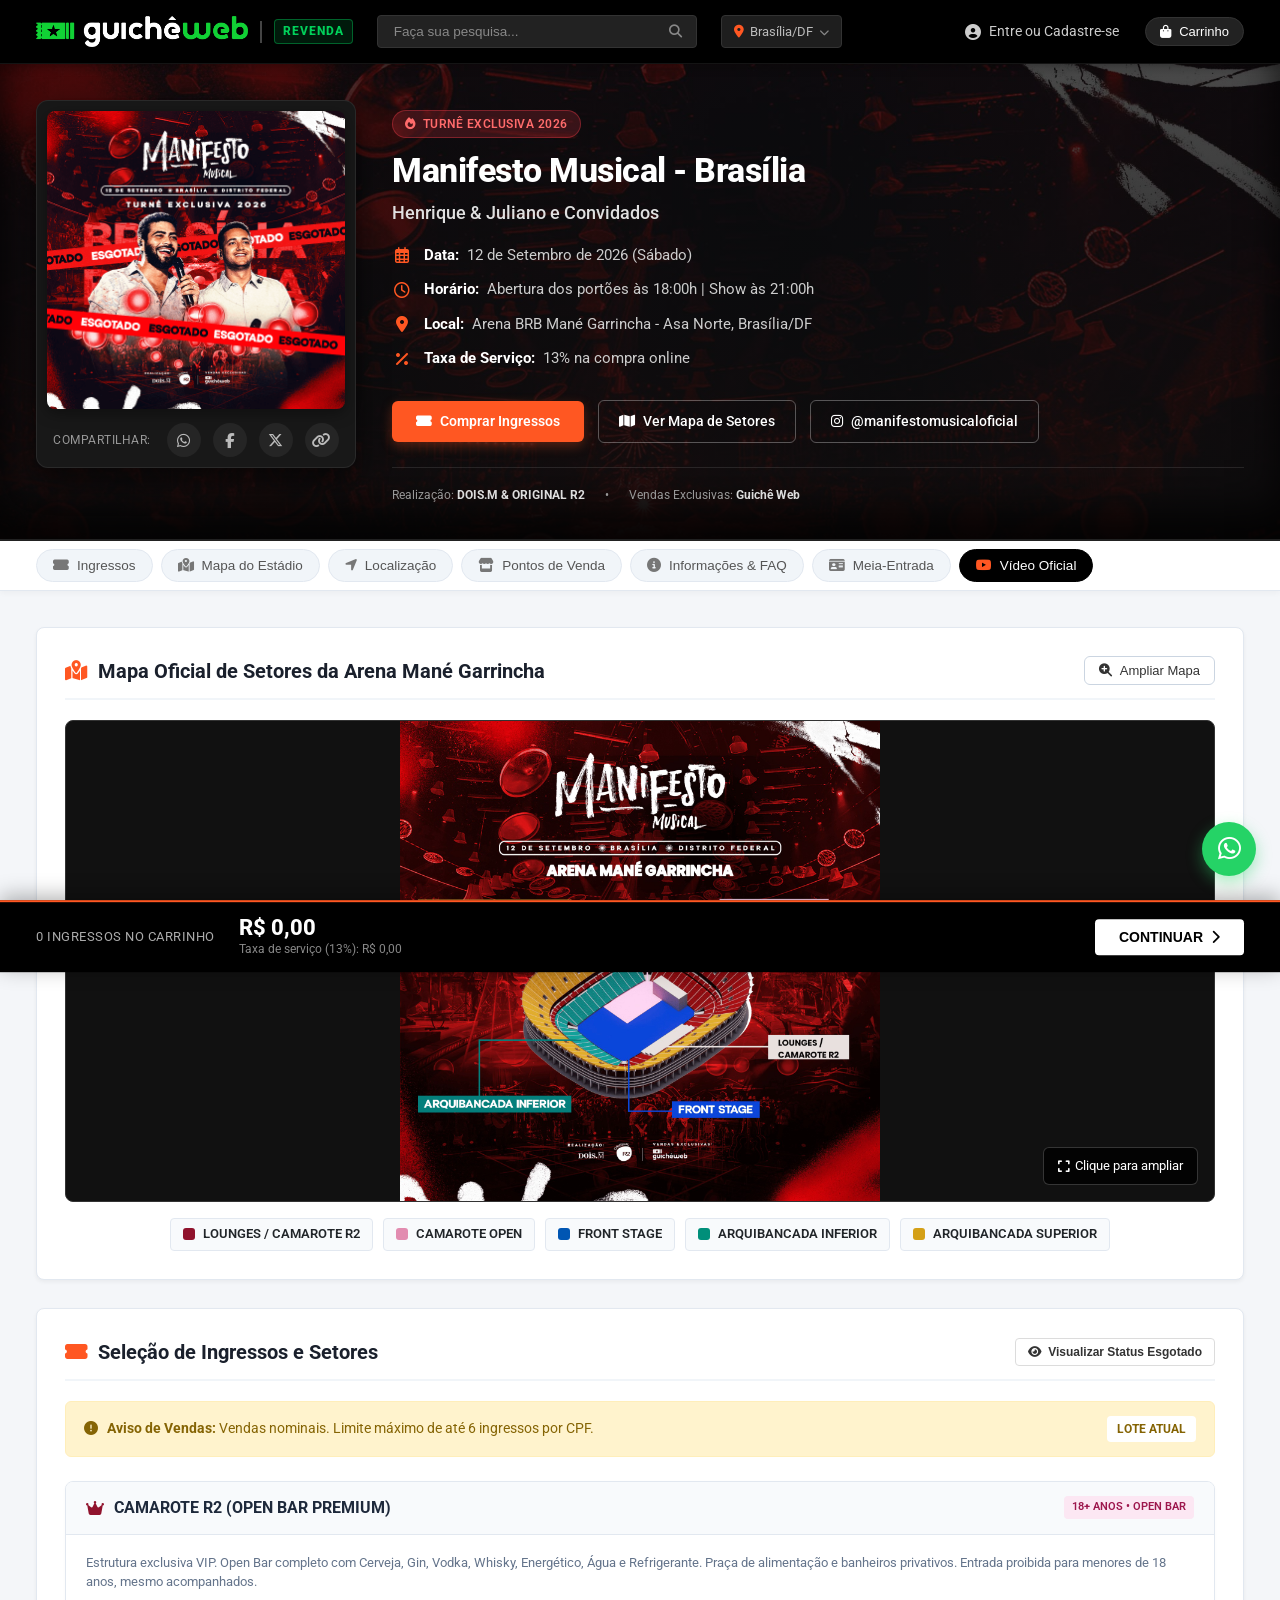
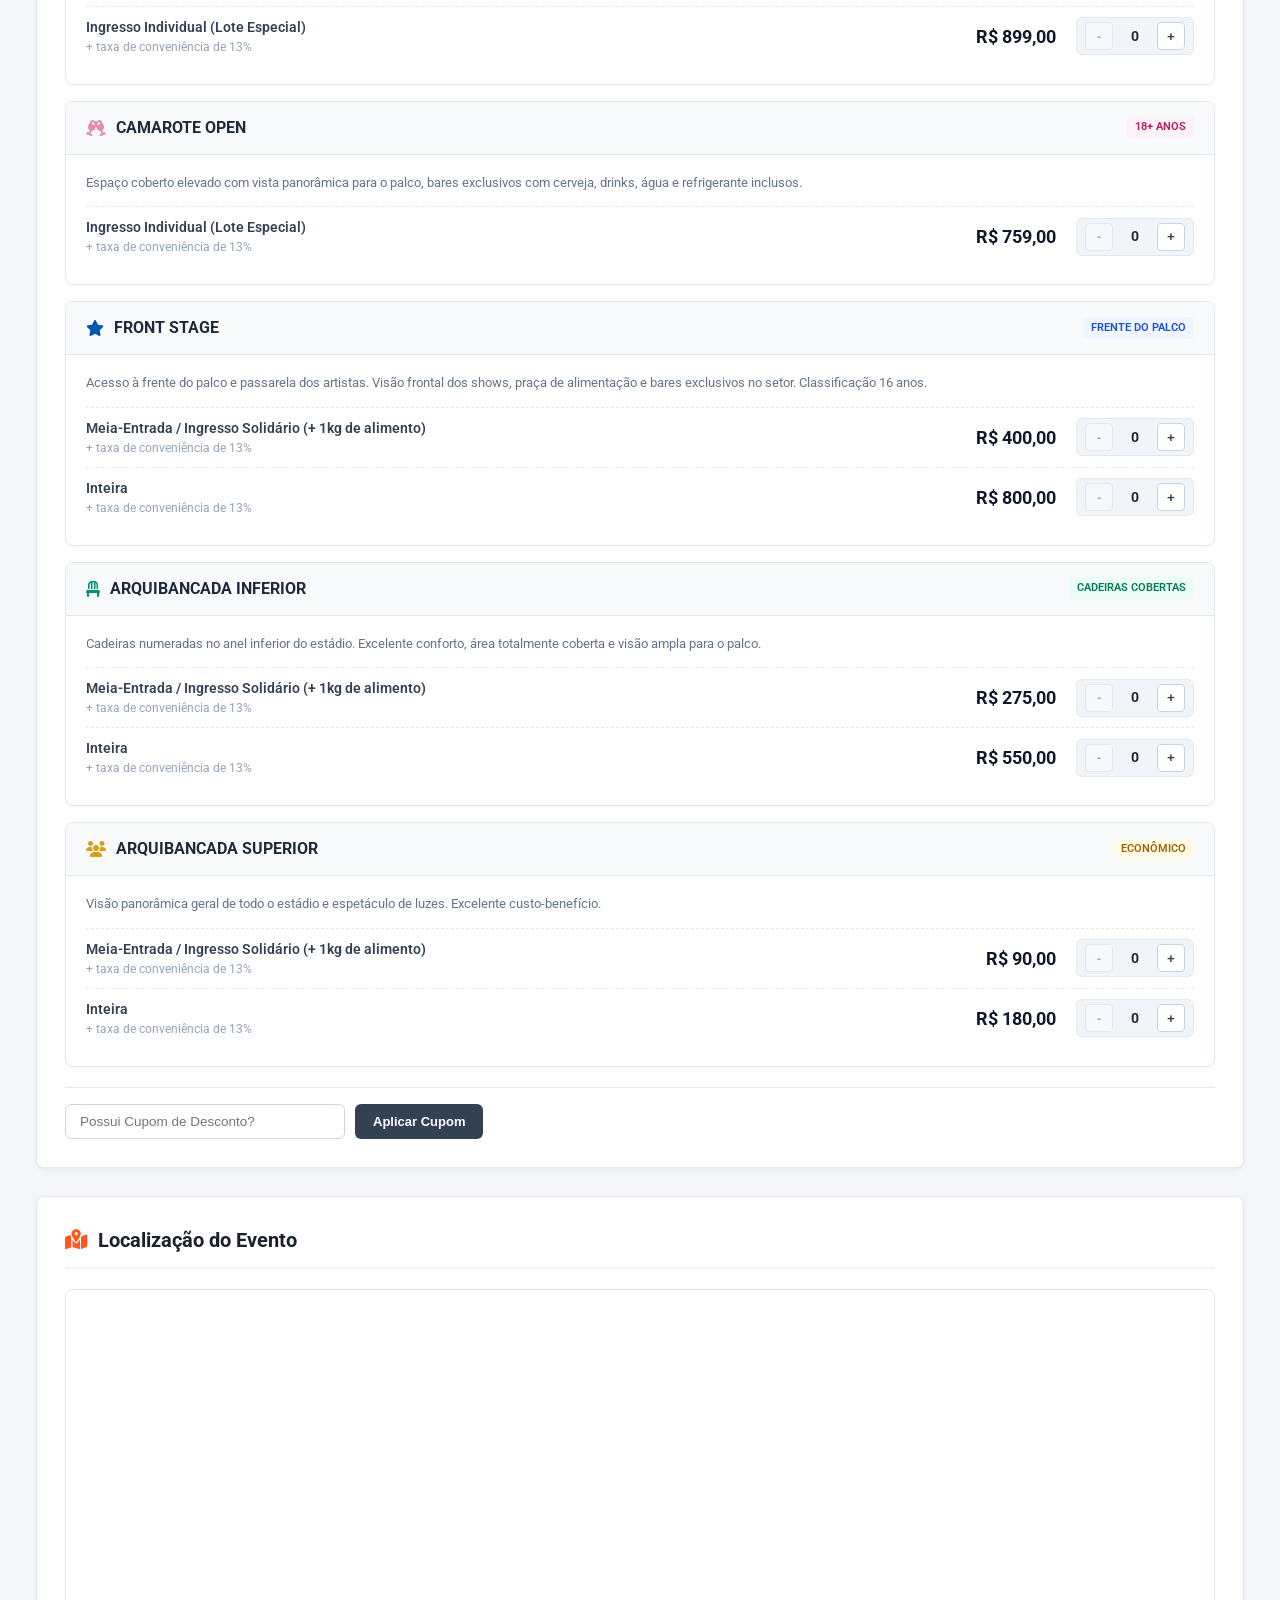
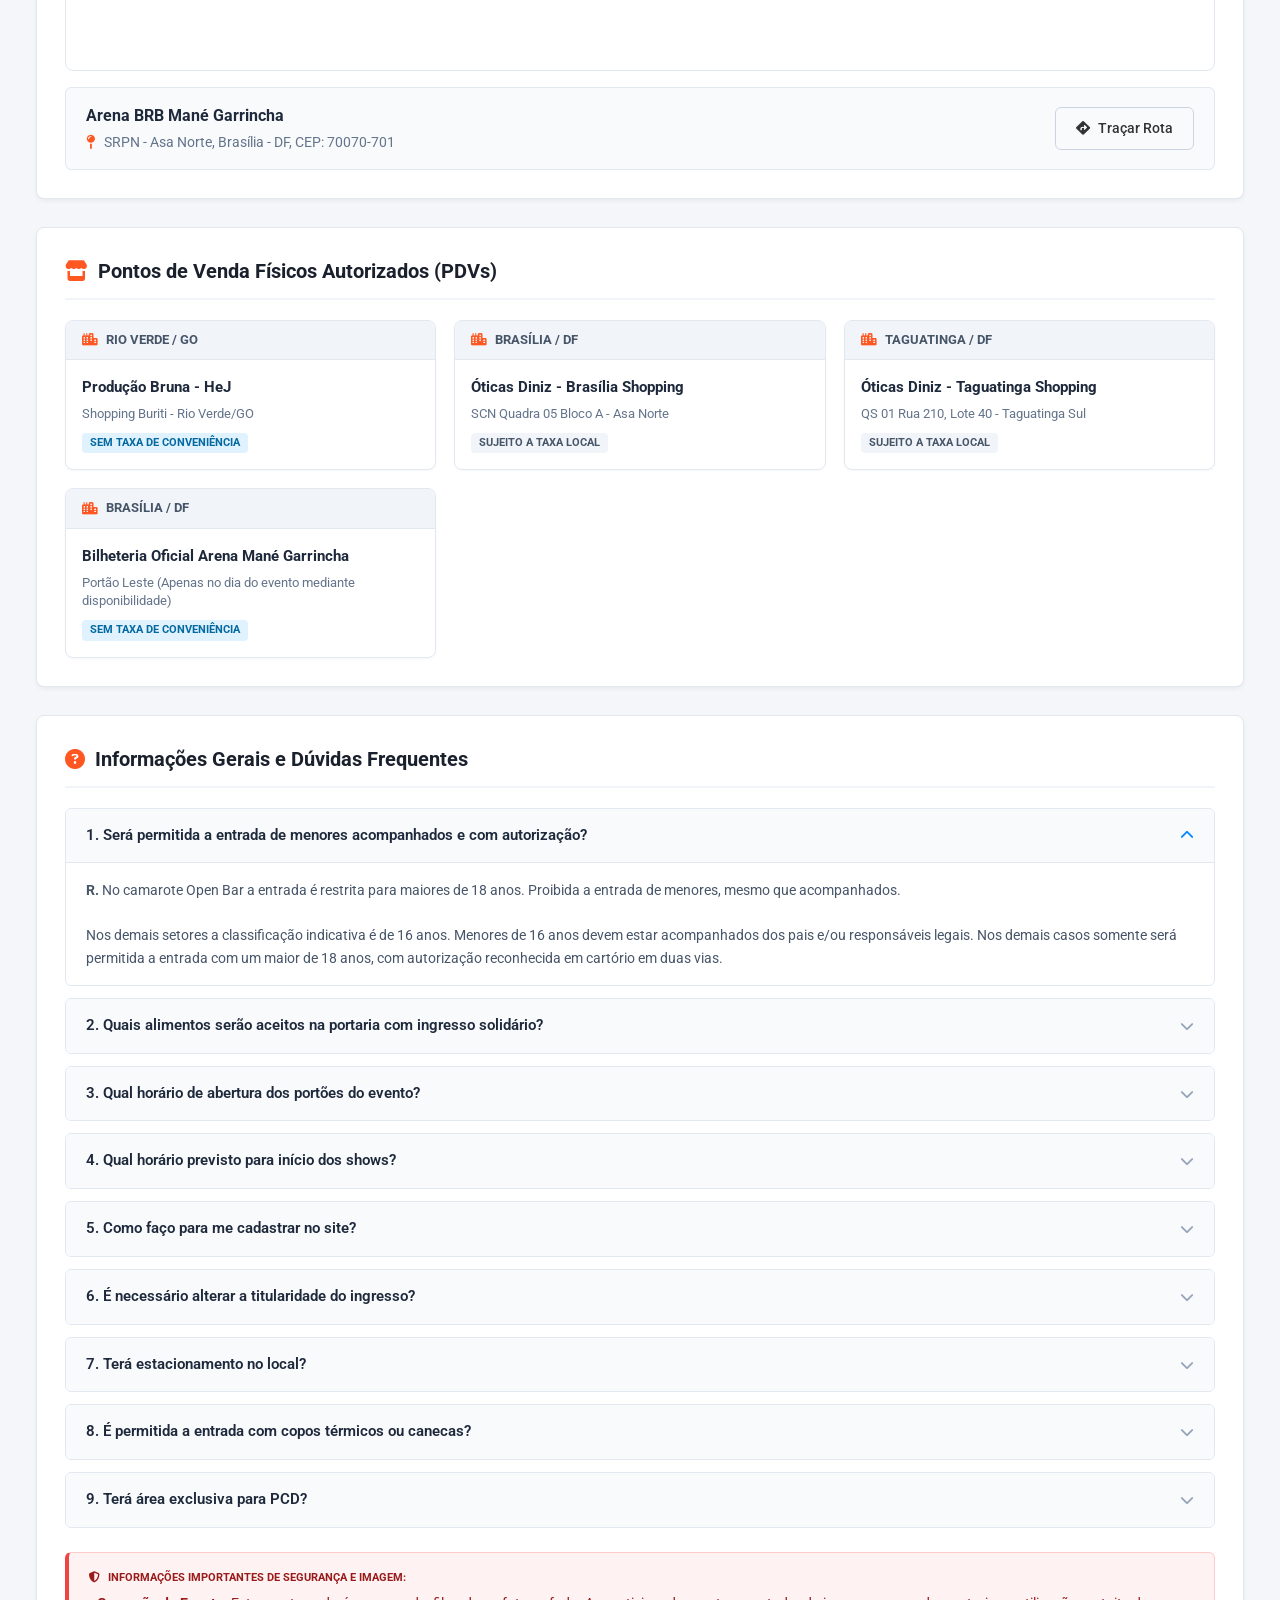
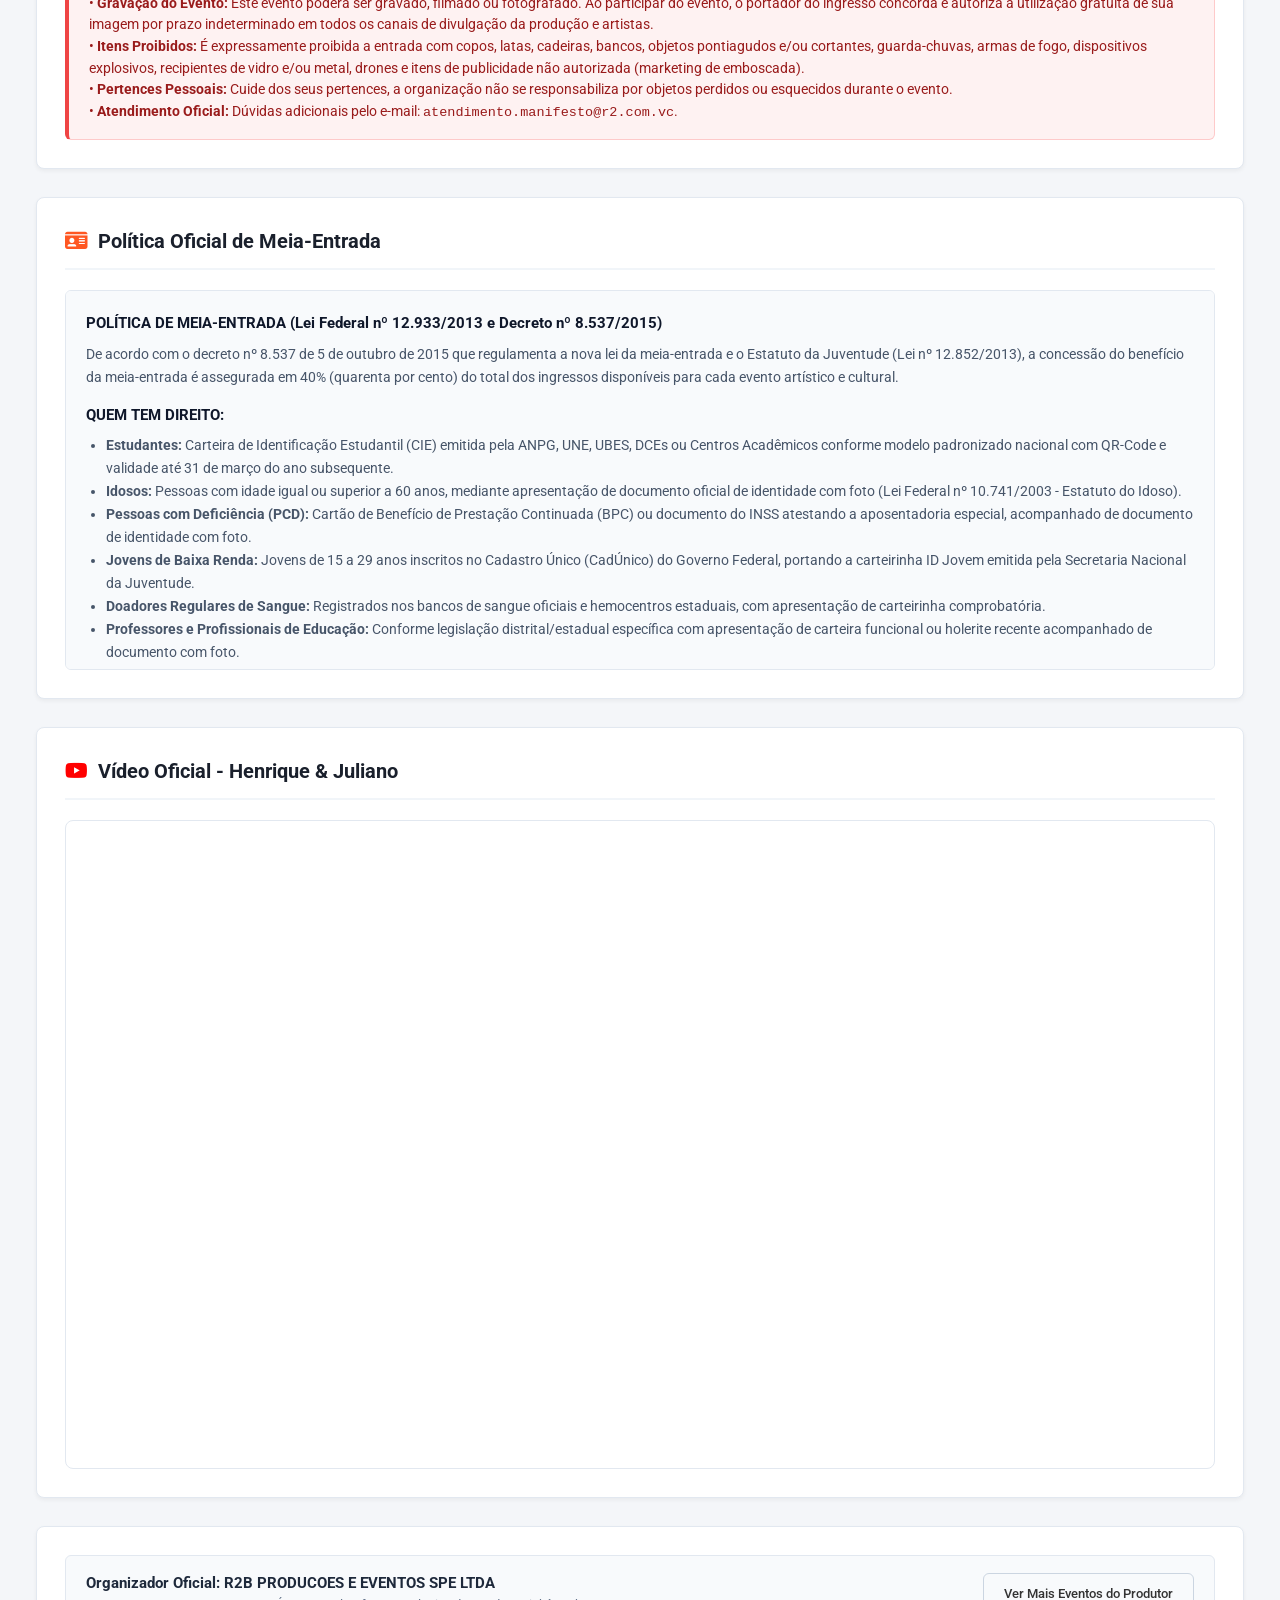
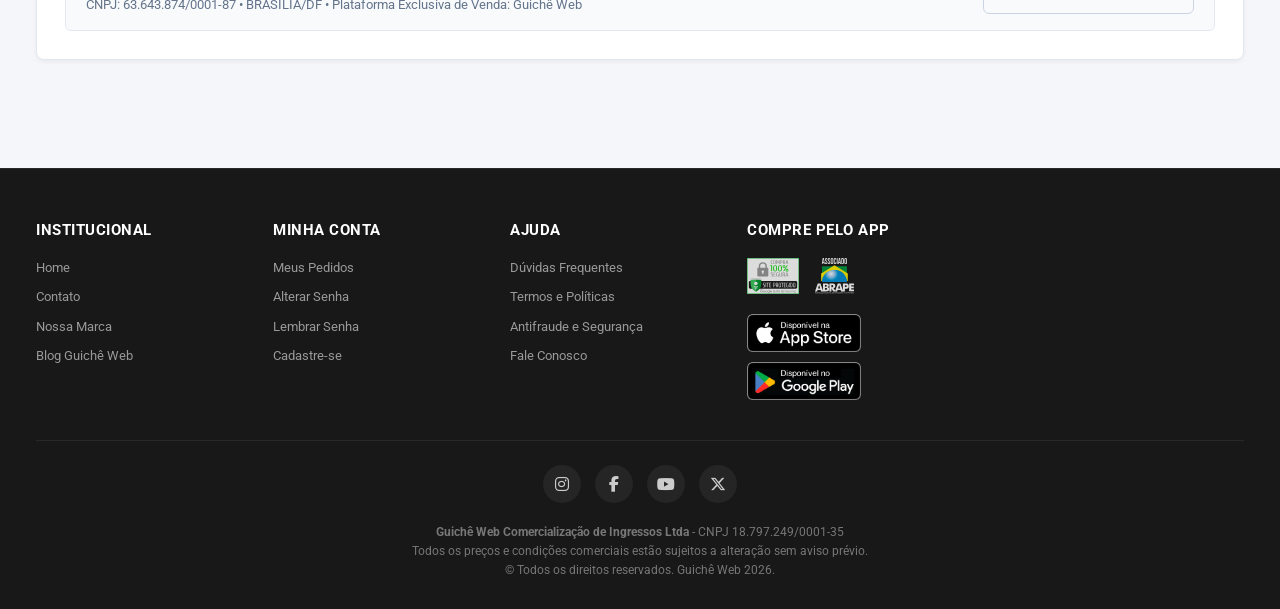
==== index.html @ ba711e6d "feat: atualizar logo para revenda-guicheweb e ajustar precos dos setores" ====
<!DOCTYPE html>
<html lang="pt-BR">
<head>
  <meta charset="UTF-8">
  <meta name="viewport" content="width=device-width, initial-scale=1.0, maximum-scale=1.0, user-scalable=no">
  <meta http-equiv="X-UA-Compatible" content="ie=edge">
  <title>Manifesto Musical - Brasília - Guiche Web</title>

  <!-- Favicon -->
  <link rel="icon" type="image/png" href="assets/favicon.png">

  <!-- SEO & Open Graph -->
  <meta name="description" content="Manifesto Musical - Brasília | 12/09/2026 | Arena Mané Garrincha - BRASILIA/DF. Compre seus ingressos na Guichê Web.">
  <meta name="keywords" content="Manifesto Musical, Brasília, Henrique e Juliano, Arena Mané Garrincha, Ingressos, Guiche Web">
  <meta property="og:locale" content="pt_BR">
  <meta property="og:type" content="website">
  <meta property="og:title" content="Manifesto Musical - Brasília - Guiche Web">
  <meta property="og:description" content="Manifesto Musical - Brasília | 12/09/2026 | Arena Mané Garrincha - BRASILIA/DF. Compre seus ingressos na Guichê Web.">
  <meta property="og:image" content="assets/banner.png">

  <!-- Google Fonts & Font Awesome Icons -->
  <link rel="preconnect" href="https://fonts.googleapis.com">
  <link rel="preconnect" href="https://fonts.gstatic.com" crossorigin>
  <link href="https://fonts.googleapis.com/css2?family=Roboto:wght@300;400;500;600;700;800;900&display=swap" rel="stylesheet">
  <link rel="stylesheet" href="https://cdnjs.cloudflare.com/ajax/libs/font-awesome/6.5.1/css/all.min.css">

  <!-- Custom Styles -->
  <link rel="stylesheet" href="style.css">
</head>
<body>

  <!-- ========================================================================
       TOP NAVIGATION BAR
       ======================================================================== -->
  <header class="gw-navbar">
    <div class="gw-container">
      <div class="gw-nav-inner">
        <div class="gw-nav-left">
          <a href="#" class="gw-logo" title="revenda-guicheweb">
            <img src="assets/logogw.png" alt="Guichê Web">
            <span class="gw-logo-divider"></span>
            <span class="gw-logo-revenda">REVENDA</span>
          </a>

          <div class="gw-search-bar">
            <input type="text" id="gw-search-input" placeholder="Faça sua pesquisa..." autocomplete="off">
            <button type="button" title="Pesquisar"><i class="fas fa-search"></i></button>
          </div>

          <div class="gw-city-badge" title="Selecionar cidade">
            <i class="fas fa-map-marker-alt" style="color: #ff5722;"></i>
            <span>Brasília/DF</span>
            <i class="fas fa-chevron-down" style="font-size: 10px; color: #888;"></i>
          </div>
        </div>

        <div class="gw-nav-right">
          <div class="gw-nav-item" title="Minha Conta">
            <i class="fas fa-user-circle"></i>
            <span>Entre ou Cadastre-se</span>
          </div>

          <button type="button" class="gw-cart-btn" id="gw-nav-cart-btn" title="Carrinho de Compras">
            <i class="fas fa-shopping-bag"></i>
            <span>Carrinho</span>
            <span class="gw-cart-badge" id="gw-cart-badge" style="display: none;">0</span>
          </button>
        </div>
      </div>
    </div>
  </header>

  <!-- ========================================================================
       HERO SECTION - EVENT DETAILS & CONCERT STAGE
       ======================================================================== -->
  <section class="gw-hero-section">
    <div class="gw-container">
      <div class="gw-hero-grid">
        <!-- Event Poster & Share -->
        <div class="gw-poster-col">
          <div class="gw-poster-card">
            <img src="assets/banner.png" alt="Manifesto Musical Brasília - Henrique & Juliano">
            <div class="gw-share-bar">
              <span class="gw-share-title">Compartilhar:</span>
              <div class="gw-share-icon whatsapp" data-share="whatsapp" title="Compartilhar no WhatsApp">
                <i class="fab fa-whatsapp"></i>
              </div>
              <div class="gw-share-icon facebook" data-share="facebook" title="Compartilhar no Facebook">
                <i class="fab fa-facebook-f"></i>
              </div>
              <div class="gw-share-icon x-twitter" data-share="x-twitter" title="Compartilhar no X">
                <i class="fab fa-x-twitter"></i>
              </div>
              <div class="gw-share-icon copy-link" data-share="copy" title="Copiar link">
                <i class="fas fa-link"></i>
              </div>
            </div>
          </div>
        </div>

        <!-- Event Information -->
        <div class="gw-hero-details">
          <div class="gw-event-status-badge">
            <i class="fas fa-fire"></i> TURNÊ EXCLUSIVA 2026
          </div>

          <h1 class="gw-event-title">Manifesto Musical - Brasília</h1>
          <h2 class="gw-event-subtitle">Henrique & Juliano e Convidados</h2>

          <div class="gw-meta-list">
            <div class="gw-meta-item">
              <i class="far fa-calendar-alt"></i>
              <span><strong>Data:</strong> 12 de Setembro de 2026 (Sábado)</span>
            </div>
            <div class="gw-meta-item">
              <i class="far fa-clock"></i>
              <span><strong>Horário:</strong> Abertura dos portões às 18:00h | Show às 21:00h</span>
            </div>
            <div class="gw-meta-item">
              <i class="fas fa-map-marker-alt"></i>
              <span><strong>Local:</strong> Arena BRB Mané Garrincha - Asa Norte, Brasília/DF</span>
            </div>
            <div class="gw-meta-item">
              <i class="fas fa-percentage"></i>
              <span><strong>Taxa de Serviço:</strong> 13% na compra online</span>
            </div>
          </div>

          <div class="gw-hero-actions">
            <a href="#sec-ingressos" class="gw-btn-primary">
              <i class="fas fa-ticket-alt"></i> Comprar Ingressos
            </a>
            <a href="#sec-mapa" class="gw-btn-outline">
              <i class="fas fa-map"></i> Ver Mapa de Setores
            </a>
            <a href="https://www.instagram.com/manifestomusicaloficial/" target="_blank" class="gw-btn-outline" title="Instagram Oficial">
              <i class="fab fa-instagram"></i> @manifestomusicaloficial
            </a>
          </div>

          <div class="gw-producers-bar">
            <span>Realização: <strong>DOIS.M & ORIGINAL R2</strong></span>
            <span>•</span>
            <span>Vendas Exclusivas: <strong>Guichê Web</strong></span>
          </div>
        </div>
      </div>
    </div>
  </section>

  <!-- ========================================================================
       STICKY QUICK JUMP NAVIGATION
       ======================================================================== -->
  <nav class="gw-subnav">
    <div class="gw-container">
      <div class="gw-subnav-links">
        <button class="gw-tab-btn active" data-target="sec-ingressos">
          <i class="fas fa-ticket-alt"></i> Ingressos
        </button>
        <button class="gw-tab-btn" data-target="sec-mapa">
          <i class="fas fa-map-marked-alt"></i> Mapa do Estádio
        </button>
        <button class="gw-tab-btn" data-target="sec-localizacao">
          <i class="fas fa-location-arrow"></i> Localização
        </button>
        <button class="gw-tab-btn" data-target="sec-pdvs">
          <i class="fas fa-store"></i> Pontos de Venda
        </button>
        <button class="gw-tab-btn" data-target="sec-info">
          <i class="fas fa-info-circle"></i> Informações & FAQ
        </button>
        <button class="gw-tab-btn" data-target="sec-meia">
          <i class="fas fa-id-card"></i> Meia-Entrada
        </button>
        <button class="gw-tab-btn" data-target="sec-video">
          <i class="fab fa-youtube"></i> Vídeo Oficial
        </button>
      </div>
    </div>
  </nav>

  <!-- ========================================================================
       MAIN PAGE CONTENT
       ======================================================================== -->
  <main class="gw-main-content">
    <div class="gw-container">

      <!-- ==================================================================
           SECTOR MAP SECTION
           ================================================================== -->
      <section id="sec-mapa" class="gw-section">
        <div class="gw-section-header">
          <h2 class="gw-section-title">
            <i class="fas fa-map-marked-alt"></i> Mapa Oficial de Setores da Arena Mané Garrincha
          </h2>
          <button type="button" class="gw-btn-outline" id="gw-open-map-lightbox" style="color: #333; border-color: #cbd5e1; font-size: 13px; padding: 6px 14px;">
            <i class="fas fa-search-plus"></i> Ampliar Mapa
          </button>
        </div>

        <div class="gw-map-card">
          <img src="assets/mapa.jpg" alt="Mapa de Setores Arena Mané Garrincha Manifesto Musical" id="gw-map-img">
          <div class="gw-map-overlay-btn" id="gw-map-overlay-trigger">
            <i class="fas fa-expand"></i> Clique para ampliar
          </div>
        </div>

        <div class="gw-sector-legend">
          <div class="gw-legend-item">
            <div class="gw-legend-color" style="background: #90132d;"></div>
            <span>LOUNGES / CAMAROTE R2</span>
          </div>
          <div class="gw-legend-item">
            <div class="gw-legend-color" style="background: #e28cb0;"></div>
            <span>CAMAROTE OPEN</span>
          </div>
          <div class="gw-legend-item">
            <div class="gw-legend-color" style="background: #0056b3;"></div>
            <span>FRONT STAGE</span>
          </div>
          <div class="gw-legend-item">
            <div class="gw-legend-color" style="background: #008f7a;"></div>
            <span>ARQUIBANCADA INFERIOR</span>
          </div>
          <div class="gw-legend-item">
            <div class="gw-legend-color" style="background: #d4a017;"></div>
            <span>ARQUIBANCADA SUPERIOR</span>
          </div>
        </div>
      </section>

      <!-- ==================================================================
           TICKETS & SECTORS SELECTION
           ================================================================== -->
      <section id="sec-ingressos" class="gw-section">
        <div class="gw-section-header">
          <h2 class="gw-section-title">
            <i class="fas fa-ticket-alt"></i> Seleção de Ingressos e Setores
          </h2>
          <button type="button" class="gw-status-toggle" id="gw-toggle-mode">
            <i class="fas fa-eye"></i> Visualizar Status Esgotado
          </button>
        </div>

        <!-- Notification Banner -->
        <div class="gw-status-banner">
          <div>
            <i class="fas fa-exclamation-circle" style="margin-right: 6px;"></i>
            <span><strong>Aviso de Vendas:</strong> Vendas nominais. Limite máximo de até 6 ingressos por CPF.</span>
          </div>
          <span style="font-size: 12px; font-weight: bold; background: #fff; padding: 4px 10px; border-radius: 4px;">LOTE ATUAL</span>
        </div>

        <!-- DEMO TICKETS CONTAINER (INTERACTIVE) -->
        <div id="gw-demo-tickets" class="gw-tickets-grid">

          <!-- Camarote R2 Open Bar -->
          <div class="gw-ticket-card">
            <div class="gw-ticket-header">
              <div class="gw-sector-name">
                <i class="fas fa-crown" style="color: #90132d;"></i>
                <span>CAMAROTE R2 (OPEN BAR PREMIUM)</span>
              </div>
              <span class="gw-sector-badge" style="background: #fce7f3; color: #9d174d;">18+ ANOS • OPEN BAR</span>
            </div>
            <div class="gw-ticket-body">
              <p class="gw-ticket-features">
                Estrutura exclusiva VIP. Open Bar completo com Cerveja, Gin, Vodka, Whisky, Energético, Água e Refrigerante. Praça de alimentação e banheiros privativos. Entrada proibida para menores de 18 anos, mesmo acompanhados.
              </p>
              <div class="gw-pricing-row">
                <div class="gw-price-info">
                  <span class="gw-ticket-type">Ingresso Individual (Lote Especial)</span>
                  <span class="gw-ticket-tax">+ taxa de conveniência de 13%</span>
                </div>
                <div style="display: flex; align-items: center; gap: 20px;">
                  <span class="gw-price-val">R$ 899,00</span>
                  <div class="gw-qty-counter">
                    <button class="gw-qty-btn" data-action="minus" data-ticket="camarote_r2" disabled>-</button>
                    <span class="gw-qty-num" id="qty-camarote_r2">0</span>
                    <button class="gw-qty-btn" data-action="plus" data-ticket="camarote_r2">+</button>
                  </div>
                </div>
              </div>
            </div>
          </div>

          <!-- Camarote Open -->
          <div class="gw-ticket-card">
            <div class="gw-ticket-header">
              <div class="gw-sector-name">
                <i class="fas fa-glass-cheers" style="color: #e28cb0;"></i>
                <span>CAMAROTE OPEN</span>
              </div>
              <span class="gw-sector-badge" style="background: #fdf2f8; color: #be185d;">18+ ANOS</span>
            </div>
            <div class="gw-ticket-body">
              <p class="gw-ticket-features">
                Espaço coberto elevado com vista panorâmica para o palco, bares exclusivos com cerveja, drinks, água e refrigerante inclusos.
              </p>
              <div class="gw-pricing-row">
                <div class="gw-price-info">
                  <span class="gw-ticket-type">Ingresso Individual (Lote Especial)</span>
                  <span class="gw-ticket-tax">+ taxa de conveniência de 13%</span>
                </div>
                <div style="display: flex; align-items: center; gap: 20px;">
                  <span class="gw-price-val">R$ 759,00</span>
                  <div class="gw-qty-counter">
                    <button class="gw-qty-btn" data-action="minus" data-ticket="camarote_open" disabled>-</button>
                    <span class="gw-qty-num" id="qty-camarote_open">0</span>
                    <button class="gw-qty-btn" data-action="plus" data-ticket="camarote_open">+</button>
                  </div>
                </div>
              </div>
            </div>
          </div>

          <!-- Front Stage -->
          <div class="gw-ticket-card">
            <div class="gw-ticket-header">
              <div class="gw-sector-name">
                <i class="fas fa-star" style="color: #0056b3;"></i>
                <span>FRONT STAGE</span>
              </div>
              <span class="gw-sector-badge" style="background: #eff6ff; color: #1d4ed8;">FRENTE DO PALCO</span>
            </div>
            <div class="gw-ticket-body">
              <p class="gw-ticket-features">
                Acesso à frente do palco e passarela dos artistas. Visão frontal dos shows, praça de alimentação e bares exclusivos no setor. Classificação 16 anos.
              </p>
              <div class="gw-pricing-row">
                <div class="gw-price-info">
                  <span class="gw-ticket-type">Meia-Entrada / Ingresso Solidário (+ 1kg de alimento)</span>
                  <span class="gw-ticket-tax">+ taxa de conveniência de 13%</span>
                </div>
                <div style="display: flex; align-items: center; gap: 20px;">
                  <span class="gw-price-val">R$ 400,00</span>
                  <div class="gw-qty-counter">
                    <button class="gw-qty-btn" data-action="minus" data-ticket="front_stage_meia" disabled>-</button>
                    <span class="gw-qty-num" id="qty-front_stage_meia">0</span>
                    <button class="gw-qty-btn" data-action="plus" data-ticket="front_stage_meia">+</button>
                  </div>
                </div>
              </div>
              <div class="gw-pricing-row">
                <div class="gw-price-info">
                  <span class="gw-ticket-type">Inteira</span>
                  <span class="gw-ticket-tax">+ taxa de conveniência de 13%</span>
                </div>
                <div style="display: flex; align-items: center; gap: 20px;">
                  <span class="gw-price-val">R$ 800,00</span>
                  <div class="gw-qty-counter">
                    <button class="gw-qty-btn" data-action="minus" data-ticket="front_stage_inteira" disabled>-</button>
                    <span class="gw-qty-num" id="qty-front_stage_inteira">0</span>
                    <button class="gw-qty-btn" data-action="plus" data-ticket="front_stage_inteira">+</button>
                  </div>
                </div>
              </div>
            </div>
          </div>

          <!-- Arquibancada Inferior -->
          <div class="gw-ticket-card">
            <div class="gw-ticket-header">
              <div class="gw-sector-name">
                <i class="fas fa-chair" style="color: #008f7a;"></i>
                <span>ARQUIBANCADA INFERIOR</span>
              </div>
              <span class="gw-sector-badge" style="background: #ecfdf5; color: #047857;">CADEIRAS COBERTAS</span>
            </div>
            <div class="gw-ticket-body">
              <p class="gw-ticket-features">
                Cadeiras numeradas no anel inferior do estádio. Excelente conforto, área totalmente coberta e visão ampla para o palco.
              </p>
              <div class="gw-pricing-row">
                <div class="gw-price-info">
                  <span class="gw-ticket-type">Meia-Entrada / Ingresso Solidário (+ 1kg de alimento)</span>
                  <span class="gw-ticket-tax">+ taxa de conveniência de 13%</span>
                </div>
                <div style="display: flex; align-items: center; gap: 20px;">
                  <span class="gw-price-val">R$ 275,00</span>
                  <div class="gw-qty-counter">
                    <button class="gw-qty-btn" data-action="minus" data-ticket="arq_inferior_meia" disabled>-</button>
                    <span class="gw-qty-num" id="qty-arq_inferior_meia">0</span>
                    <button class="gw-qty-btn" data-action="plus" data-ticket="arq_inferior_meia">+</button>
                  </div>
                </div>
              </div>
              <div class="gw-pricing-row">
                <div class="gw-price-info">
                  <span class="gw-ticket-type">Inteira</span>
                  <span class="gw-ticket-tax">+ taxa de conveniência de 13%</span>
                </div>
                <div style="display: flex; align-items: center; gap: 20px;">
                  <span class="gw-price-val">R$ 550,00</span>
                  <div class="gw-qty-counter">
                    <button class="gw-qty-btn" data-action="minus" data-ticket="arq_inferior_inteira" disabled>-</button>
                    <span class="gw-qty-num" id="qty-arq_inferior_inteira">0</span>
                    <button class="gw-qty-btn" data-action="plus" data-ticket="arq_inferior_inteira">+</button>
                  </div>
                </div>
              </div>
            </div>
          </div>

          <!-- Arquibancada Superior -->
          <div class="gw-ticket-card">
            <div class="gw-ticket-header">
              <div class="gw-sector-name">
                <i class="fas fa-users" style="color: #d4a017;"></i>
                <span>ARQUIBANCADA SUPERIOR</span>
              </div>
              <span class="gw-sector-badge" style="background: #fefce8; color: #a16207;">ECONÔMICO</span>
            </div>
            <div class="gw-ticket-body">
              <p class="gw-ticket-features">
                Visão panorâmica geral de todo o estádio e espetáculo de luzes. Excelente custo-benefício.
              </p>
              <div class="gw-pricing-row">
                <div class="gw-price-info">
                  <span class="gw-ticket-type">Meia-Entrada / Ingresso Solidário (+ 1kg de alimento)</span>
                  <span class="gw-ticket-tax">+ taxa de conveniência de 13%</span>
                </div>
                <div style="display: flex; align-items: center; gap: 20px;">
                  <span class="gw-price-val">R$ 90,00</span>
                  <div class="gw-qty-counter">
                    <button class="gw-qty-btn" data-action="minus" data-ticket="arq_superior_meia" disabled>-</button>
                    <span class="gw-qty-num" id="qty-arq_superior_meia">0</span>
                    <button class="gw-qty-btn" data-action="plus" data-ticket="arq_superior_meia">+</button>
                  </div>
                </div>
              </div>
              <div class="gw-pricing-row">
                <div class="gw-price-info">
                  <span class="gw-ticket-type">Inteira</span>
                  <span class="gw-ticket-tax">+ taxa de conveniência de 13%</span>
                </div>
                <div style="display: flex; align-items: center; gap: 20px;">
                  <span class="gw-price-val">R$ 180,00</span>
                  <div class="gw-qty-counter">
                    <button class="gw-qty-btn" data-action="minus" data-ticket="arq_superior_inteira" disabled>-</button>
                    <span class="gw-qty-num" id="qty-arq_superior_inteira">0</span>
                    <button class="gw-qty-btn" data-action="plus" data-ticket="arq_superior_inteira">+</button>
                  </div>
                </div>
              </div>
            </div>
          </div>

        </div>

        <!-- OFFICIAL SOLDOUT CONTAINER -->
        <div id="gw-soldout-tickets" class="gw-tickets-grid" style="display: none;">
          <div class="gw-ticket-card" style="text-align: center; padding: 40px 20px;">
            <div style="font-size: 54px; color: #ef4444; margin-bottom: 16px;">
              <i class="fas fa-ban"></i>
            </div>
            <h3 style="font-size: 24px; font-weight: 800; color: #1e293b; margin-bottom: 8px;">INGRESSOS ESGOTADOS</h3>
            <p style="color: #64748b; max-width: 540px; margin: 0 auto 20px auto; font-size: 14.5px;">
              Todos os lotes oficiais disponibilizados na plataforma Guichê Web para o Manifesto Musical em Brasília foram esgotados. Fique atento às redes sociais da organização para eventuais lotes extras ou cancelamentos.
            </p>
            <div class="gw-ticket-soldout-badge" style="font-size: 14px; padding: 8px 20px;">
              <i class="fas fa-times-circle"></i> VENDAS ENCERRADAS PELA ORGANIZAÇÃO
            </div>
          </div>
        </div>

        <!-- Coupon input -->
        <div class="gw-coupon-box">
          <input type="text" id="gw-coupon-input" placeholder="Possui Cupom de Desconto?" autocomplete="off">
          <button type="button" id="gw-apply-coupon">Aplicar Cupom</button>
        </div>
      </section>

      <!-- ==================================================================
           LOCATION (GOOGLE MAPS)
           ================================================================== -->
      <section id="sec-localizacao" class="gw-section">
        <div class="gw-section-header">
          <h2 class="gw-section-title">
            <i class="fas fa-map-marked-alt"></i> Localização do Evento
          </h2>
        </div>

        <div class="gw-map-embed-wrapper">
          <iframe 
            src="https://maps.google.com/maps?q=SRPN+Arena+Mané+Garrincha+-+Asa+Norte,+Brasília+-+DF,+Brasil&center=-15.78356,-47.8992446&t=&z=16&ie=UTF8&iwloc=&output=embed" 
            allowfullscreen="" 
            loading="lazy"
            title="Mapa Google Arena Mané Garrincha">
          </iframe>
        </div>

        <div class="gw-location-info-card">
          <div class="gw-loc-text">
            <h4>Arena BRB Mané Garrincha</h4>
            <p><i class="fas fa-map-pin" style="color: #ff5722; margin-right: 6px;"></i> SRPN - Asa Norte, Brasília - DF, CEP: 70070-701</p>
          </div>
          <a href="https://maps.google.com/maps?q=Arena+BRB+Mané+Garrincha" target="_blank" class="gw-btn-outline" style="color: #333; border-color: #cbd5e1;">
            <i class="fas fa-directions"></i> Traçar Rota
          </a>
        </div>
      </section>

      <!-- ==================================================================
           PHYSICAL POINTS OF SALE (PDVS)
           ================================================================== -->
      <section id="sec-pdvs" class="gw-section">
        <div class="gw-section-header">
          <h2 class="gw-section-title">
            <i class="fas fa-store"></i> Pontos de Venda Físicos Autorizados (PDVs)
          </h2>
        </div>

        <div class="gw-pdv-grid">
          <!-- Ponto 1 (Oficial R2/HeJ) -->
          <div class="gw-pdv-card">
            <div class="gw-pdv-card-header">
              <i class="fas fa-city"></i> RIO VERDE / GO
            </div>
            <div class="gw-pdv-card-body">
              <h5>Produção Bruna - HeJ</h5>
              <p>Shopping Buriti - Rio Verde/GO</p>
              <span class="badge-tax">SEM TAXA DE CONVENIÊNCIA</span>
            </div>
          </div>

          <!-- Ponto 2 (Brasília) -->
          <div class="gw-pdv-card">
            <div class="gw-pdv-card-header">
              <i class="fas fa-city"></i> BRASÍLIA / DF
            </div>
            <div class="gw-pdv-card-body">
              <h5>Óticas Diniz - Brasília Shopping</h5>
              <p>SCN Quadra 05 Bloco A - Asa Norte</p>
              <span class="badge-tax" style="background: #f1f5f9; color: #475569;">SUJEITO A TAXA LOCAL</span>
            </div>
          </div>

          <!-- Ponto 3 (Taguatinga) -->
          <div class="gw-pdv-card">
            <div class="gw-pdv-card-header">
              <i class="fas fa-city"></i> TAGUATINGA / DF
            </div>
            <div class="gw-pdv-card-body">
              <h5>Óticas Diniz - Taguatinga Shopping</h5>
              <p>QS 01 Rua 210, Lote 40 - Taguatinga Sul</p>
              <span class="badge-tax" style="background: #f1f5f9; color: #475569;">SUJEITO A TAXA LOCAL</span>
            </div>
          </div>

          <!-- Ponto 4 (Bilheteria Arena) -->
          <div class="gw-pdv-card">
            <div class="gw-pdv-card-header">
              <i class="fas fa-city"></i> BRASÍLIA / DF
            </div>
            <div class="gw-pdv-card-body">
              <h5>Bilheteria Oficial Arena Mané Garrincha</h5>
              <p>Portão Leste (Apenas no dia do evento mediante disponibilidade)</p>
              <span class="badge-tax">SEM TAXA DE CONVENIÊNCIA</span>
            </div>
          </div>
        </div>
      </section>

      <!-- ==================================================================
           FAQ & EVENT INFORMATIONS
           ================================================================== -->
      <section id="sec-info" class="gw-section">
        <div class="gw-section-header">
          <h2 class="gw-section-title">
            <i class="fas fa-question-circle"></i> Informações Gerais e Dúvidas Frequentes
          </h2>
        </div>

        <div class="gw-faq-list">

          <!-- FAQ 1 -->
          <div class="gw-faq-item open">
            <div class="gw-faq-question">
              <span>1. Será permitida a entrada de menores acompanhados e com autorização?</span>
              <i class="fas fa-chevron-down"></i>
            </div>
            <div class="gw-faq-answer">
              <strong>R.</strong> No camarote Open Bar a entrada é restrita para maiores de 18 anos. Proibida a entrada de menores, mesmo que acompanhados.<br><br>
              Nos demais setores a classificação indicativa é de 16 anos. Menores de 16 anos devem estar acompanhados dos pais e/ou responsáveis legais. Nos demais casos somente será permitida a entrada com um maior de 18 anos, com autorização reconhecida em cartório em duas vias.
            </div>
          </div>

          <!-- FAQ 2 -->
          <div class="gw-faq-item">
            <div class="gw-faq-question">
              <span>2. Quais alimentos serão aceitos na portaria com ingresso solidário?</span>
              <i class="fas fa-chevron-down"></i>
            </div>
            <div class="gw-faq-answer">
              <strong>R.</strong> Os alimentos aceitos serão os classificados como não perecíveis, ou seja, todos aqueles que vêm embalados de fábrica e têm longa duração (ex: arroz, feijão, macarrão). Por gentileza atentar-se ao prazo de validade.
            </div>
          </div>

          <!-- FAQ 3 -->
          <div class="gw-faq-item">
            <div class="gw-faq-question">
              <span>3. Qual horário de abertura dos portões do evento?</span>
              <i class="fas fa-chevron-down"></i>
            </div>
            <div class="gw-faq-answer">
              <strong>R.</strong> Abertura dos portões prevista para as 18 horas.
            </div>
          </div>

          <!-- FAQ 4 -->
          <div class="gw-faq-item">
            <div class="gw-faq-question">
              <span>4. Qual horário previsto para início dos shows?</span>
              <i class="fas fa-chevron-down"></i>
            </div>
            <div class="gw-faq-answer">
              <strong>R.</strong> Shows principais a partir das 21:00h. Os horários detalhados de cada atração serão divulgados nas redes sociais oficiais próximo à data do evento.
            </div>
          </div>

          <!-- FAQ 5 -->
          <div class="gw-faq-item">
            <div class="gw-faq-question">
              <span>5. Como faço para me cadastrar no site?</span>
              <i class="fas fa-chevron-down"></i>
            </div>
            <div class="gw-faq-answer">
              <strong>R.</strong> Quando você efetua sua primeira compra no site, automaticamente, antes de efetuar o pagamento, aparecerá a opção para você se cadastrar ou efetuar login com seus dados e CPF.
            </div>
          </div>

          <!-- FAQ 6 -->
          <div class="gw-faq-item">
            <div class="gw-faq-question">
              <span>6. É necessário alterar a titularidade do ingresso?</span>
              <i class="fas fa-chevron-down"></i>
            </div>
            <div class="gw-faq-answer">
              <strong>R.</strong> Caso o titular da compra esteja junto dos dependentes/acompanhantes no momento do acesso, não é obrigatória a alteração. Caso deseje nomear os ingressos previamente, acesse o painel "Meus Pedidos" na sua conta Guichê Web.
            </div>
          </div>

          <!-- FAQ 7 -->
          <div class="gw-faq-item">
            <div class="gw-faq-question">
              <span>7. Terá estacionamento no local?</span>
              <i class="fas fa-chevron-down"></i>
            </div>
            <div class="gw-faq-answer">
              <strong>R.</strong> Sim, serviço terceirizado no complexo do estádio. A produção do evento não se responsabiliza por veículos deixados nos arredores. Aconselhamos a utilização de transporte por aplicativo ou táxi.
            </div>
          </div>

          <!-- FAQ 8 -->
          <div class="gw-faq-item">
            <div class="gw-faq-question">
              <span>8. É permitida a entrada com copos térmicos ou canecas?</span>
              <i class="fas fa-chevron-down"></i>
            </div>
            <div class="gw-faq-answer">
              <strong>R.</strong> Não será permitida a entrada com copos, taças, garrafas ou canecas térmicas de qualquer material.
            </div>
          </div>

          <!-- FAQ 9 -->
          <div class="gw-faq-item">
            <div class="gw-faq-question">
              <span>9. Terá área exclusiva para PCD?</span>
              <i class="fas fa-chevron-down"></i>
            </div>
            <div class="gw-faq-answer">
              <strong>R.</strong> Sim, haverá área exclusiva e adaptada para Pessoas com Deficiência (PCD) e seus respectivos acompanhantes legais.
            </div>
          </div>

        </div>

        <!-- Important notice alert -->
        <div class="gw-alert-box">
          <h5><i class="fas fa-shield-alt"></i> INFORMAÇÕES IMPORTANTES DE SEGURANÇA E IMAGEM:</h5>
          <p>
            • <strong>Gravação do Evento:</strong> Este evento poderá ser gravado, filmado ou fotografado. Ao participar do evento, o portador do ingresso concorda e autoriza a utilização gratuita de sua imagem por prazo indeterminado em todos os canais de divulgação da produção e artistas.<br>
            • <strong>Itens Proibidos:</strong> É expressamente proibida a entrada com copos, latas, cadeiras, bancos, objetos pontiagudos e/ou cortantes, guarda-chuvas, armas de fogo, dispositivos explosivos, recipientes de vidro e/ou metal, drones e itens de publicidade não autorizada (marketing de emboscada).<br>
            • <strong>Pertences Pessoais:</strong> Cuide dos seus pertences, a organização não se responsabiliza por objetos perdidos ou esquecidos durante o evento.<br>
            • <strong>Atendimento Oficial:</strong> Dúvidas adicionais pelo e-mail: <code>atendimento.manifesto@r2.com.vc</code>.
          </p>
        </div>
      </section>

      <!-- ==================================================================
           MEIA-ENTRADA & REGRAS LEGAIS
           ================================================================== -->
      <section id="sec-meia" class="gw-section">
        <div class="gw-section-header">
          <h2 class="gw-section-title">
            <i class="fas fa-id-card"></i> Política Oficial de Meia-Entrada
          </h2>
        </div>

        <div class="gw-legal-box">
          <h4>POLÍTICA DE MEIA-ENTRADA (Lei Federal nº 12.933/2013 e Decreto nº 8.537/2015)</h4>
          <p>
            De acordo com o decreto nº 8.537 de 5 de outubro de 2015 que regulamenta a nova lei da meia-entrada e o Estatuto da Juventude (Lei nº 12.852/2013), a concessão do benefício da meia-entrada é assegurada em 40% (quarenta por cento) do total dos ingressos disponíveis para cada evento artístico e cultural.
          </p>

          <h4>QUEM TEM DIREITO:</h4>
          <ul>
            <li><strong>Estudantes:</strong> Carteira de Identificação Estudantil (CIE) emitida pela ANPG, UNE, UBES, DCEs ou Centros Acadêmicos conforme modelo padronizado nacional com QR-Code e validade até 31 de março do ano subsequente.</li>
            <li><strong>Idosos:</strong> Pessoas com idade igual ou superior a 60 anos, mediante apresentação de documento oficial de identidade com foto (Lei Federal nº 10.741/2003 - Estatuto do Idoso).</li>
            <li><strong>Pessoas com Deficiência (PCD):</strong> Cartão de Benefício de Prestação Continuada (BPC) ou documento do INSS atestando a aposentadoria especial, acompanhado de documento de identidade com foto.</li>
            <li><strong>Jovens de Baixa Renda:</strong> Jovens de 15 a 29 anos inscritos no Cadastro Único (CadÚnico) do Governo Federal, portando a carteirinha ID Jovem emitida pela Secretaria Nacional da Juventude.</li>
            <li><strong>Doadores Regulares de Sangue:</strong> Registrados nos bancos de sangue oficiais e hemocentros estaduais, com apresentação de carteirinha comprobatória.</li>
            <li><strong>Professores e Profissionais de Educação:</strong> Conforme legislação distrital/estadual específica com apresentação de carteira funcional ou holerite recente acompanhado de documento com foto.</li>
          </ul>

          <h4>REGRAS DE CANCELAMENTO E REEMBOLSO:</h4>
          <p>
            O cancelamento da compra online pode ser solicitado em até 7 (sete) dias corridos após a confirmação da compra, desde que a solicitação seja realizada com até 48 (quarenta e oito) horas de antecedência em relação ao início do evento, em observância ao Artigo 49 do Código de Defesa do Consumidor (CDC).
          </p>
        </div>
      </section>

      <!-- ==================================================================
           OFFICIAL VIDEO
           ================================================================== -->
      <section id="sec-video" class="gw-section">
        <div class="gw-section-header">
          <h2 class="gw-section-title">
            <i class="fab fa-youtube" style="color: #ff0000;"></i> Vídeo Oficial - Henrique & Juliano
          </h2>
        </div>

        <div class="gw-video-wrapper">
          <iframe 
            src="https://www.youtube-nocookie.com/embed/B-Cmf90Xk2A" 
            title="Henrique e Juliano - Manifesto Musical" 
            allow="accelerometer; autoplay; clipboard-write; encrypted-media; gyroscope; picture-in-picture" 
            allowfullscreen>
          </iframe>
        </div>
      </section>

      <!-- ==================================================================
           PRODUCER / ORGANIZER
           ================================================================== -->
      <section class="gw-section">
        <div class="gw-producer-card">
          <div class="gw-producer-info">
            <h5>Organizador Oficial: R2B PRODUCOES E EVENTOS SPE LTDA</h5>
            <p>CNPJ: 63.643.874/0001-87 • BRASÍLIA/DF • Plataforma Exclusiva de Venda: Guichê Web</p>
          </div>
          <a href="https://www.guicheweb.com.br" target="_blank" class="gw-btn-outline" style="color: #333; border-color: #cbd5e1; font-size: 13px;">
            Ver Mais Eventos do Produtor
          </a>
        </div>
      </section>

    </div>
  </main>

  <!-- ========================================================================
       STICKY BOTTOM CART DRAWER
       ======================================================================== -->
  <aside class="gw-cart-bar" id="gw-cart-bar">
    <div class="gw-container">
      <div class="gw-cart-bar-inner">
        <div class="gw-cart-summary">
          <div class="gw-cart-items-count">
            <span id="gw-cart-items-count">0 INGRESSOS</span> NO CARRINHO
          </div>
          <div class="gw-cart-total-block">
            <span class="gw-cart-total-val" id="gw-cart-total-val">R$ 0,00</span>
            <span class="gw-cart-fee-val" id="gw-cart-fee-val">Taxa de serviço (13%): R$ 0,00</span>
          </div>
        </div>

        <button type="button" class="gw-btn-checkout" id="gw-btn-checkout">
          CONTINUAR <i class="fas fa-chevron-right"></i>
        </button>
      </div>
    </div>
  </aside>

  <!-- ========================================================================
       FOOTER
       ======================================================================== -->
  <footer class="gw-footer">
    <div class="gw-container">
      <div class="gw-footer-grid">

        <!-- Coluna 1: Institucional -->
        <div class="gw-footer-col">
          <h4>Institucional</h4>
          <ul>
            <li><a href="#">Home</a></li>
            <li><a href="#">Contato</a></li>
            <li><a href="#">Nossa Marca</a></li>
            <li><a href="#">Blog Guichê Web</a></li>
          </ul>
        </div>

        <!-- Coluna 2: Minha Conta -->
        <div class="gw-footer-col">
          <h4>Minha Conta</h4>
          <ul>
            <li><a href="#">Meus Pedidos</a></li>
            <li><a href="#">Alterar Senha</a></li>
            <li><a href="#">Lembrar Senha</a></li>
            <li><a href="#">Cadastre-se</a></li>
          </ul>
        </div>

        <!-- Coluna 3: Ajuda -->
        <div class="gw-footer-col">
          <h4>Ajuda</h4>
          <ul>
            <li><a href="#">Dúvidas Frequentes</a></li>
            <li><a href="#">Termos e Políticas</a></li>
            <li><a href="#">Antifraude e Segurança</a></li>
            <li><a href="#">Fale Conosco</a></li>
          </ul>
        </div>

        <!-- Coluna 4: App & Selos -->
        <div class="gw-footer-col">
          <h4>Compre pelo App</h4>
          <div class="gw-trust-seals">
            <img src="assets/site_protegido.svg" alt="Selo Compra Segura">
            <img src="assets/associado_abrape.svg" alt="Associado ABRAPE">
          </div>
          <div class="gw-app-badges">
            <a href="https://itunes.apple.com/us/app/guich%C3%AA-web/id1322189354" target="_blank">
              <img src="assets/app_store.png" alt="Baixe na App Store">
            </a>
            <a href="https://play.google.com/store/apps/details?id=br.com.guicheweb" target="_blank">
              <img src="assets/google_play.png" alt="Disponível no Google Play">
            </a>
          </div>
        </div>

      </div>

      <!-- Social and Legal Details -->
      <div class="gw-footer-bottom">
        <div class="gw-social-row">
          <a href="https://www.instagram.com/guicheweb" target="_blank" class="gw-social-btn" title="Instagram">
            <i class="fab fa-instagram"></i>
          </a>
          <a href="https://www.facebook.com/GuicheWeb" target="_blank" class="gw-social-btn" title="Facebook">
            <i class="fab fa-facebook-f"></i>
          </a>
          <a href="https://www.youtube.com/channel/UC9-7SFPICgrmnZRXhmpFVug" target="_blank" class="gw-social-btn" title="YouTube">
            <i class="fab fa-youtube"></i>
          </a>
          <a href="https://twitter.com/guicheweb" target="_blank" class="gw-social-btn" title="X (Twitter)">
            <i class="fab fa-x-twitter"></i>
          </a>
        </div>

        <div class="gw-footer-legal">
          <p><strong>Guichê Web Comercialização de Ingressos Ltda</strong> - CNPJ 18.797.249/0001-35</p>
          <p>Todos os preços e condições comerciais estão sujeitos a alteração sem aviso prévio.</p>
          <p>© Todos os direitos reservados. Guichê Web 2026.</p>
        </div>
      </div>
    </div>
  </footer>

  <!-- ========================================================================
       FLOATING SAC / SUPPORT WIDGET
       ======================================================================== -->
  <div class="gw-floating-sac">
    <button type="button" class="gw-sac-btn" id="gw-sac-btn" title="Atendimento Guichê Web">
      <i class="fab fa-whatsapp"></i>
    </button>

    <div class="gw-sac-balloon" id="gw-sac-balloon">
      <div class="gw-sac-header">
        <h5><i class="fas fa-headset" style="color: #25d366;"></i> Suporte Guichê Web</h5>
        <button type="button" class="gw-sac-close" id="gw-sac-close">&times;</button>
      </div>
      <div class="gw-sac-body">
        <p style="margin-bottom: 10px;">Olá! Precisa de ajuda com a sua compra de ingressos para o Manifesto Musical?</p>
        <p style="margin-bottom: 12px; font-size: 12px; color: #64748b;">
          Atendimento automatizado e suporte especializado de segunda a sábado das 09h às 19h.
        </p>
        <a href="https://api.whatsapp.com/send?phone=551151941510&text=Olá,%20gostaria%20de%20informações%20sobre%20o%20Manifesto%20Musical%20Brasília" target="_blank" class="gw-btn-primary" style="background: #25d366; width: 100%; justify-content: center;">
          <i class="fab fa-whatsapp"></i> Falar no WhatsApp
        </a>
      </div>
    </div>
  </div>

  <!-- ========================================================================
       MODAL: MAP LIGHTBOX
       ======================================================================== -->
  <div class="gw-modal-backdrop" id="gw-map-lightbox">
    <div style="position: relative; text-align: center;">
      <button type="button" class="gw-modal-close" style="position: absolute; top: -38px; right: 0; color: white; font-size: 32px;">&times;</button>
      <img src="assets/mapa.jpg" alt="Mapa Ampliado" class="gw-lightbox-img">
    </div>
  </div>

  <!-- ========================================================================
       MODAL: CHECKOUT / REVISÃO DE PEDIDO
       ======================================================================== -->
  <div class="gw-modal-backdrop" id="gw-checkout-modal">
    <div class="gw-modal-box">
      <div class="gw-modal-header">
        <h4><i class="fas fa-shopping-cart" style="color: #ff5722; margin-right: 8px;"></i> Resumo do Pedido</h4>
        <button type="button" class="gw-modal-close">&times;</button>
      </div>
      <div class="gw-modal-body">
        <div style="margin-bottom: 16px;">
          <h5 style="font-size: 15px; font-weight: 700; color: #1e293b;">Manifesto Musical - Brasília</h5>
          <p style="font-size: 13px; color: #64748b;">12/09/2026 • Arena Mané Garrincha</p>
        </div>

        <!-- Ingressos selecionados -->
        <div id="gw-checkout-summary-list" style="margin-bottom: 16px;"></div>

        <div style="display: flex; justify-content: space-between; align-items: center; padding-top: 14px; border-top: 2px solid #e2e8f0; margin-bottom: 20px;">
          <span style="font-size: 16px; font-weight: 700; color: #1e293b;">Total a pagar</span>
          <span style="font-size: 24px; font-weight: 800; color: #ff5722;" id="gw-checkout-final-total">R$ 0,00</span>
        </div>

        <div style="background: #f8fafc; border-radius: 6px; padding: 14px; margin-bottom: 20px; font-size: 12.5px; color: #475569;">
          <i class="fas fa-lock" style="color: #10b981; margin-right: 6px;"></i>
          Ambiente 100% Seguro. Pagamento via PIX com aprovação imediata ou Cartão de Crédito em até 12x.
        </div>

        <button type="button" class="gw-btn-primary" style="width: 100%; justify-content: center; padding: 12px; font-size: 15px;" onclick="alert('Demonstração do clone: Pedido pronto para processamento via checkout seguro!')">
          Prosseguir para Identificação e Pagamento <i class="fas fa-arrow-right"></i>
        </button>
      </div>
    </div>
  </div>

  <!-- ========================================================================
       TOAST NOTIFICATION
       ======================================================================== -->
  <div class="gw-toast" id="gw-toast">
    <i class="fas fa-check-circle"></i>
    <span>Notificação</span>
  </div>

  <!-- Interactive Script -->
  <script src="app.js"></script>
</body>
</html>
---- style.css ----
/* ==========================================================================
   GUICHÊ WEB - MANIFESTO MUSICAL BRASÍLIA
   Pixel-Perfect Stylesheet
   ========================================================================== */

:root {
  --gw-primary: #0084ff;
  --gw-primary-dark: #0066cc;
  --gw-orange: #ff5722;
  --gw-accent-red: #e63946;
  --gw-dark-bg: #121212;
  --gw-dark-surface: #1e1e1e;
  --gw-navbar-bg: #000000;
  --gw-footer-bg: #181818;
  --gw-footer-border: #282828;
  --gw-text-main: #212529;
  --gw-text-muted: #6c757d;
  --gw-text-light: #f8f9fa;
  --gw-border-color: #e2e8f0;
  --gw-card-bg: #ffffff;
  --gw-hover-bg: #f8fafc;
  --gw-radius: 8px;
  --gw-shadow-sm: 0 2px 4px rgba(0,0,0,0.05);
  --gw-shadow-md: 0 4px 12px rgba(0,0,0,0.08);
  --gw-shadow-lg: 0 10px 25px rgba(0,0,0,0.12);
  --gw-font-family: 'Roboto', -apple-system, BlinkMacSystemFont, "Segoe UI", Roboto, Helvetica, Arial, sans-serif;
}

* {
  box-sizing: border-box;
  margin: 0;
  padding: 0;
}

html {
  scroll-behavior: smooth;
  font-size: 16px;
}

body {
  font-family: var(--gw-font-family);
  color: var(--gw-text-main);
  background-color: #f4f6f9;
  line-height: 1.5;
  overflow-x: hidden;
  padding-top: 60px; /* offset for fixed navbar */
}

a {
  color: inherit;
  text-decoration: none;
  transition: color 0.2s ease;
}

a:hover {
  text-decoration: none;
  color: var(--gw-primary);
}

img {
  max-width: 100%;
  height: auto;
  display: block;
}

/* ==========================================================================
   TOP NAVBAR
   ========================================================================== */
.gw-navbar {
  position: fixed;
  top: 0;
  left: 0;
  right: 0;
  height: 64px;
  background-color: var(--gw-navbar-bg);
  z-index: 1050;
  display: flex;
  align-items: center;
  border-bottom: 1px solid rgba(255, 255, 255, 0.08);
  box-shadow: 0 2px 10px rgba(0,0,0,0.3);
}

.gw-container {
  width: 100%;
  max-width: 1240px;
  margin: 0 auto;
  padding: 0 16px;
}

.gw-nav-inner {
  display: flex;
  align-items: center;
  justify-content: space-between;
  width: 100%;
}

.gw-nav-left {
  display: flex;
  align-items: center;
  gap: 24px;
}

.gw-logo {
  height: 38px;
  width: auto;
  display: flex;
  align-items: center;
  gap: 12px;
  text-decoration: none;
}

.gw-logo img {
  height: 32px;
  width: auto;
  object-fit: contain;
}

.gw-logo-divider {
  width: 1.5px;
  height: 22px;
  background: #444444;
}

.gw-logo-revenda {
  color: #00d05a;
  background: rgba(0, 208, 90, 0.12);
  border: 1px solid rgba(0, 208, 90, 0.4);
  font-size: 11.5px;
  font-weight: 800;
  letter-spacing: 1px;
  padding: 3px 8px;
  border-radius: 4px;
  text-transform: uppercase;
  white-space: nowrap;
}

.gw-search-bar {
  display: flex;
  align-items: center;
  background-color: #222222;
  border-radius: 4px;
  padding: 0 4px;
  width: 320px;
  border: 1px solid #333333;
  transition: all 0.2s ease;
}

.gw-search-bar:focus-within {
  border-color: #555555;
  background-color: #282828;
}

.gw-search-bar input {
  flex: 1;
  background: transparent;
  border: none;
  outline: none;
  padding: 8px 12px;
  color: #ffffff;
  font-size: 13.5px;
}

.gw-search-bar input::placeholder {
  color: #888888;
}

.gw-search-bar button {
  background: transparent;
  border: none;
  color: #888888;
  padding: 6px 10px;
  cursor: pointer;
  transition: color 0.2s ease;
}

.gw-search-bar button:hover {
  color: #ffffff;
}

.gw-city-badge {
  display: flex;
  align-items: center;
  gap: 6px;
  color: #bbbbbb;
  font-size: 13px;
  padding: 6px 12px;
  background: #1e1e1e;
  border-radius: 4px;
  cursor: pointer;
  border: 1px solid #333333;
  transition: all 0.2s ease;
}

.gw-city-badge:hover {
  color: #ffffff;
  background: #2a2a2a;
}

.gw-nav-right {
  display: flex;
  align-items: center;
  gap: 16px;
}

.gw-nav-item {
  color: #cccccc;
  font-size: 13.5px;
  display: flex;
  align-items: center;
  gap: 8px;
  cursor: pointer;
  padding: 6px 10px;
  border-radius: 4px;
  transition: all 0.2s ease;
}

.gw-nav-item:hover {
  color: #ffffff;
  background: rgba(255, 255, 255, 0.05);
}

.gw-nav-item i {
  font-size: 16px;
}

.gw-cart-btn {
  position: relative;
  background: #222222;
  color: #ffffff;
  border: 1px solid #333333;
  padding: 6px 14px;
  border-radius: 20px;
  display: flex;
  align-items: center;
  gap: 8px;
  font-size: 13px;
  font-weight: 500;
  cursor: pointer;
  transition: all 0.2s ease;
}

.gw-cart-btn:hover {
  background: #333333;
  color: #ffffff;
}

.gw-cart-badge {
  background-color: var(--gw-orange);
  color: white;
  border-radius: 10px;
  padding: 1px 7px;
  font-size: 11px;
  font-weight: bold;
}

.gw-mobile-toggle {
  display: none;
  background: transparent;
  border: none;
  color: white;
  font-size: 22px;
  cursor: pointer;
}

/* ==========================================================================
   EVENT HERO / HEADER BANNER
   ========================================================================== */
.gw-hero-section {
  position: relative;
  background-color: #0d0d0d;
  background-image: linear-gradient(to bottom, rgba(13,13,13,0.75) 0%, rgba(13,13,13,0.92) 100%), url('assets/background.jpg');
  background-size: cover;
  background-position: center top;
  color: #ffffff;
  padding: 40px 0 35px 0;
  box-shadow: inset 0 -30px 40px rgba(0,0,0,0.8);
  border-bottom: 2px solid #222222;
}

.gw-hero-grid {
  display: grid;
  grid-template-columns: 320px 1fr;
  gap: 36px;
  align-items: start;
}

.gw-poster-card {
  background: #181818;
  border-radius: 12px;
  padding: 10px;
  box-shadow: 0 12px 30px rgba(0,0,0,0.6);
  border: 1px solid rgba(255,255,255,0.08);
  text-align: center;
}

.gw-poster-card img {
  border-radius: 8px;
  width: 100%;
  object-fit: cover;
  box-shadow: 0 4px 15px rgba(0,0,0,0.4);
}

.gw-share-bar {
  margin-top: 14px;
  display: flex;
  align-items: center;
  justify-content: center;
  gap: 12px;
}

.gw-share-title {
  font-size: 12px;
  color: #999999;
  text-transform: uppercase;
  letter-spacing: 0.5px;
  margin-right: 4px;
}

.gw-share-icon {
  width: 34px;
  height: 34px;
  border-radius: 50%;
  background: #252525;
  color: #bbbbbb;
  display: flex;
  align-items: center;
  justify-content: center;
  font-size: 15px;
  transition: all 0.2s ease;
  cursor: pointer;
}

.gw-share-icon:hover {
  background: #ffffff;
  color: #111111;
  transform: translateY(-2px);
}

.gw-share-icon.whatsapp:hover { background: #25d366; color: white; }
.gw-share-icon.facebook:hover { background: #1877f2; color: white; }
.gw-share-icon.x-twitter:hover { background: #000000; color: white; border: 1px solid #444; }
.gw-share-icon.copy-link:hover { background: #0084ff; color: white; }

.gw-hero-details {
  display: flex;
  flex-direction: column;
  justify-content: center;
  padding-top: 10px;
}

.gw-event-status-badge {
  display: inline-flex;
  align-items: center;
  gap: 6px;
  background: rgba(230, 57, 70, 0.2);
  color: #ff6b6b;
  border: 1px solid rgba(230, 57, 70, 0.4);
  padding: 4px 12px;
  border-radius: 20px;
  font-size: 12px;
  font-weight: 600;
  letter-spacing: 0.5px;
  margin-bottom: 12px;
  width: fit-content;
}

.gw-event-title {
  font-size: 34px;
  font-weight: 800;
  line-height: 1.2;
  margin-bottom: 8px;
  letter-spacing: -0.5px;
  color: #ffffff;
}

.gw-event-subtitle {
  font-size: 18px;
  color: #e0e0e0;
  font-weight: 500;
  margin-bottom: 18px;
}

.gw-meta-list {
  display: flex;
  flex-direction: column;
  gap: 12px;
  margin-bottom: 24px;
}

.gw-meta-item {
  display: flex;
  align-items: center;
  gap: 12px;
  font-size: 15px;
  color: #cccccc;
}

.gw-meta-item i {
  width: 20px;
  color: #ff5722;
  font-size: 16px;
  text-align: center;
}

.gw-meta-item strong {
  color: #ffffff;
  margin-right: 4px;
}

.gw-hero-actions {
  display: flex;
  align-items: center;
  gap: 14px;
  flex-wrap: wrap;
  margin-top: 6px;
}

.gw-btn-primary {
  background: #ff5722;
  color: #ffffff;
  padding: 10px 24px;
  border-radius: 6px;
  font-weight: 600;
  font-size: 14px;
  display: inline-flex;
  align-items: center;
  gap: 8px;
  border: none;
  cursor: pointer;
  transition: all 0.2s ease;
  box-shadow: 0 4px 12px rgba(255, 87, 34, 0.3);
}

.gw-btn-primary:hover {
  background: #e64a19;
  color: #ffffff;
  transform: translateY(-1px);
}

.gw-btn-outline {
  background: transparent;
  color: #ffffff;
  border: 1px solid rgba(255,255,255,0.3);
  padding: 10px 20px;
  border-radius: 6px;
  font-weight: 500;
  font-size: 14px;
  display: inline-flex;
  align-items: center;
  gap: 8px;
  cursor: pointer;
  transition: all 0.2s ease;
}

.gw-btn-outline:hover {
  background: rgba(255,255,255,0.1);
  border-color: #ffffff;
  color: #ffffff;
}

.gw-producers-bar {
  display: flex;
  align-items: center;
  gap: 20px;
  margin-top: 24px;
  padding-top: 18px;
  border-top: 1px solid rgba(255,255,255,0.1);
  font-size: 12px;
  color: #999999;
}

.gw-producers-bar strong {
  color: #dddddd;
}

/* ==========================================================================
   QUICK JUMP NAVIGATION BAR (STICKY)
   ========================================================================== */
.gw-subnav {
  background: #ffffff;
  border-bottom: 1px solid var(--gw-border-color);
  position: sticky;
  top: 64px;
  z-index: 1000;
  box-shadow: 0 2px 6px rgba(0,0,0,0.04);
}

.gw-subnav-links {
  display: flex;
  align-items: center;
  gap: 8px;
  overflow-x: auto;
  white-space: nowrap;
  padding: 8px 0;
  scrollbar-width: none; /* Firefox */
}

.gw-subnav-links::-webkit-scrollbar {
  display: none;
}

.gw-tab-btn {
  display: inline-flex;
  align-items: center;
  gap: 8px;
  padding: 8px 16px;
  border-radius: 20px;
  font-size: 13.5px;
  font-weight: 500;
  color: #555555;
  background: #f1f5f9;
  border: 1px solid #e2e8f0;
  transition: all 0.2s ease;
  cursor: pointer;
}

.gw-tab-btn i {
  color: #777777;
  font-size: 14px;
}

.gw-tab-btn:hover, .gw-tab-btn.active {
  background: #000000;
  color: #ffffff;
  border-color: #000000;
}

.gw-tab-btn:hover i, .gw-tab-btn.active i {
  color: #ff5722;
}

/* ==========================================================================
   MAIN CONTENT LAYOUT
   ========================================================================== */
.gw-main-content {
  padding: 36px 0 80px 0;
}

.gw-section {
  background: var(--gw-card-bg);
  border-radius: var(--gw-radius);
  padding: 28px;
  margin-bottom: 28px;
  box-shadow: var(--gw-shadow-sm);
  border: 1px solid var(--gw-border-color);
}

.gw-section-header {
  display: flex;
  align-items: center;
  justify-content: space-between;
  margin-bottom: 20px;
  padding-bottom: 12px;
  border-bottom: 2px solid #f1f5f9;
}

.gw-section-title {
  font-size: 20px;
  font-weight: 700;
  color: #1a202c;
  display: flex;
  align-items: center;
  gap: 10px;
}

.gw-section-title i {
  color: var(--gw-orange);
  font-size: 20px;
}

/* ==========================================================================
   MAP PREVIEW SECTION
   ========================================================================== */
.gw-map-card {
  position: relative;
  background: #111111;
  border-radius: 8px;
  overflow: hidden;
  border: 1px solid #333333;
  text-align: center;
}

.gw-map-card img {
  width: 100%;
  max-height: 480px;
  object-fit: contain;
  cursor: pointer;
  transition: transform 0.3s ease;
}

.gw-map-card img:hover {
  transform: scale(1.015);
}

.gw-map-overlay-btn {
  position: absolute;
  bottom: 16px;
  right: 16px;
  background: rgba(0,0,0,0.8);
  color: #ffffff;
  padding: 8px 14px;
  border-radius: 6px;
  font-size: 13px;
  border: 1px solid rgba(255,255,255,0.2);
  cursor: pointer;
  display: flex;
  align-items: center;
  gap: 6px;
  backdrop-filter: blur(4px);
}

.gw-map-overlay-btn:hover {
  background: #ffffff;
  color: #000000;
}

/* Map legend badges */
.gw-sector-legend {
  display: flex;
  flex-wrap: wrap;
  gap: 10px;
  margin-top: 16px;
  justify-content: center;
}

.gw-legend-item {
  display: inline-flex;
  align-items: center;
  gap: 8px;
  padding: 6px 12px;
  border-radius: 4px;
  font-size: 12.5px;
  font-weight: 600;
  background: #f8fafc;
  border: 1px solid #e2e8f0;
}

.gw-legend-color {
  width: 12px;
  height: 12px;
  border-radius: 3px;
}

/* ==========================================================================
   SECTORS & TICKETS
   ========================================================================== */
.gw-status-banner {
  background: #fff3cd;
  border: 1px solid #ffeeba;
  color: #856404;
  padding: 14px 18px;
  border-radius: 6px;
  margin-bottom: 24px;
  display: flex;
  align-items: center;
  justify-content: space-between;
  font-size: 14px;
}

.gw-status-toggle {
  background: #ffffff;
  border: 1px solid #dcdcdc;
  padding: 6px 12px;
  border-radius: 4px;
  font-size: 12px;
  font-weight: 600;
  color: #333333;
  cursor: pointer;
  display: flex;
  align-items: center;
  gap: 6px;
}

.gw-status-toggle:hover {
  background: #f0f0f0;
}

.gw-tickets-grid {
  display: flex;
  flex-direction: column;
  gap: 16px;
}

.gw-ticket-card {
  border: 1px solid #e2e8f0;
  border-radius: 8px;
  background: #ffffff;
  overflow: hidden;
  transition: all 0.2s ease;
  box-shadow: 0 1px 3px rgba(0,0,0,0.03);
}

.gw-ticket-card:hover {
  border-color: #cbd5e1;
  box-shadow: var(--gw-shadow-md);
}

.gw-ticket-header {
  background: #f8fafc;
  padding: 14px 20px;
  border-bottom: 1px solid #e2e8f0;
  display: flex;
  align-items: center;
  justify-content: space-between;
}

.gw-sector-name {
  font-size: 16px;
  font-weight: 700;
  color: #1e293b;
  display: flex;
  align-items: center;
  gap: 10px;
}

.gw-sector-badge {
  font-size: 11px;
  font-weight: 600;
  padding: 3px 8px;
  border-radius: 4px;
  text-transform: uppercase;
}

.gw-ticket-body {
  padding: 18px 20px;
}

.gw-ticket-features {
  font-size: 13px;
  color: #64748b;
  margin-bottom: 14px;
  line-height: 1.5;
}

.gw-pricing-row {
  display: flex;
  align-items: center;
  justify-content: space-between;
  padding: 10px 0;
  border-top: 1px dashed #e2e8f0;
}

.gw-price-info {
  display: flex;
  flex-direction: column;
}

.gw-ticket-type {
  font-size: 14px;
  font-weight: 600;
  color: #334155;
}

.gw-ticket-tax {
  font-size: 12px;
  color: #94a3b8;
}

.gw-price-val {
  font-size: 18px;
  font-weight: 700;
  color: #0f172a;
}

.gw-qty-counter {
  display: flex;
  align-items: center;
  gap: 10px;
  background: #f1f5f9;
  border-radius: 6px;
  padding: 4px 8px;
  border: 1px solid #e2e8f0;
}

.gw-qty-btn {
  width: 28px;
  height: 28px;
  border-radius: 4px;
  background: #ffffff;
  border: 1px solid #cbd5e1;
  color: #334155;
  font-weight: bold;
  cursor: pointer;
  display: flex;
  align-items: center;
  justify-content: center;
  transition: all 0.15s ease;
}

.gw-qty-btn:hover:not(:disabled) {
  background: var(--gw-primary);
  color: white;
  border-color: var(--gw-primary);
}

.gw-qty-btn:disabled {
  opacity: 0.4;
  cursor: not-allowed;
}

.gw-qty-num {
  font-size: 14px;
  font-weight: 700;
  min-width: 24px;
  text-align: center;
  color: #1e293b;
}

.gw-ticket-soldout-badge {
  background: #fee2e2;
  color: #dc2626;
  font-size: 12px;
  font-weight: 700;
  padding: 6px 14px;
  border-radius: 4px;
  border: 1px solid #fca5a5;
  display: inline-flex;
  align-items: center;
  gap: 6px;
}

/* Cupom Section */
.gw-coupon-box {
  display: flex;
  gap: 10px;
  margin-top: 20px;
  padding-top: 16px;
  border-top: 1px solid #e2e8f0;
}

.gw-coupon-box input {
  flex: 1;
  max-width: 280px;
  padding: 9px 14px;
  border: 1px solid #cbd5e1;
  border-radius: 6px;
  font-size: 13.5px;
  outline: none;
}

.gw-coupon-box input:focus {
  border-color: var(--gw-primary);
}

.gw-coupon-box button {
  background: #334155;
  color: white;
  border: none;
  padding: 9px 18px;
  border-radius: 6px;
  font-size: 13px;
  font-weight: 600;
  cursor: pointer;
  transition: background 0.2s ease;
}

.gw-coupon-box button:hover {
  background: #1e293b;
}

/* ==========================================================================
   STICKY BOTTOM CART DRAWER
   ========================================================================== */
.gw-cart-bar {
  position: fixed;
  bottom: 0;
  left: 0;
  right: 0;
  background: #000000;
  color: #ffffff;
  padding: 14px 0;
  z-index: 1040;
  box-shadow: 0 -4px 20px rgba(0,0,0,0.3);
  border-top: 2px solid var(--gw-orange);
  transform: translateY(100%);
  transition: transform 0.3s cubic-bezier(0.16, 1, 0.3, 1);
}

.gw-cart-bar.visible {
  transform: translateY(0);
}

.gw-cart-bar-inner {
  display: flex;
  align-items: center;
  justify-content: space-between;
}

.gw-cart-summary {
  display: flex;
  align-items: center;
  gap: 24px;
}

.gw-cart-items-count {
  font-size: 13px;
  text-transform: uppercase;
  letter-spacing: 0.5px;
  color: #aaaaaa;
}

.gw-cart-items-count strong {
  color: #ffffff;
  font-size: 15px;
}

.gw-cart-total-block {
  display: flex;
  flex-direction: column;
}

.gw-cart-total-val {
  font-size: 22px;
  font-weight: 800;
  color: #ffffff;
  line-height: 1.1;
}

.gw-cart-fee-val {
  font-size: 12px;
  color: #888888;
}

.gw-btn-checkout {
  background: #ffffff;
  color: #000000;
  border: none;
  padding: 10px 24px;
  border-radius: 4px;
  font-weight: 700;
  font-size: 14px;
  display: inline-flex;
  align-items: center;
  gap: 8px;
  cursor: pointer;
  transition: all 0.2s ease;
}

.gw-btn-checkout:hover {
  background: #ff5722;
  color: #ffffff;
}

/* ==========================================================================
   LOCATION SECTION
   ========================================================================== */
.gw-map-embed-wrapper {
  border-radius: 8px;
  overflow: hidden;
  border: 1px solid #e2e8f0;
  margin-bottom: 16px;
}

.gw-map-embed-wrapper iframe {
  display: block;
  width: 100%;
  height: 380px;
  border: none;
}

.gw-location-info-card {
  background: #f8fafc;
  padding: 16px 20px;
  border-radius: 6px;
  border: 1px solid #e2e8f0;
  display: flex;
  align-items: center;
  justify-content: space-between;
  flex-wrap: wrap;
  gap: 16px;
}

.gw-loc-text h4 {
  font-size: 16px;
  font-weight: 700;
  color: #1e293b;
  margin-bottom: 4px;
}

.gw-loc-text p {
  font-size: 14px;
  color: #64748b;
}

/* ==========================================================================
   PDVS (PONTOS DE VENDA)
   ========================================================================== */
.gw-pdv-grid {
  display: grid;
  grid-template-columns: repeat(auto-fit, minmax(280px, 1fr));
  gap: 18px;
}

.gw-pdv-card {
  border: 1px solid #e2e8f0;
  border-radius: 8px;
  background: #ffffff;
  overflow: hidden;
  box-shadow: 0 1px 3px rgba(0,0,0,0.03);
  display: flex;
  flex-direction: column;
}

.gw-pdv-card-header {
  background: #f1f5f9;
  padding: 10px 16px;
  border-bottom: 1px solid #e2e8f0;
  font-size: 12.5px;
  font-weight: 700;
  color: #475569;
  display: flex;
  align-items: center;
  gap: 8px;
}

.gw-pdv-card-header i {
  color: var(--gw-orange);
}

.gw-pdv-card-body {
  padding: 16px;
  flex: 1;
}

.gw-pdv-card-body h5 {
  font-size: 15px;
  font-weight: 700;
  color: #1e293b;
  margin-bottom: 6px;
}

.gw-pdv-card-body p {
  font-size: 13px;
  color: #64748b;
  line-height: 1.4;
}

.gw-pdv-card-body .badge-tax {
  display: inline-block;
  margin-top: 10px;
  background: #e0f2fe;
  color: #0369a1;
  font-size: 11px;
  font-weight: 700;
  padding: 2px 8px;
  border-radius: 4px;
}

/* ==========================================================================
   FAQ & INFORMAÇÕES
   ========================================================================== */
.gw-faq-item {
  border: 1px solid #e2e8f0;
  border-radius: 6px;
  margin-bottom: 12px;
  background: #ffffff;
  overflow: hidden;
}

.gw-faq-question {
  padding: 16px 20px;
  background: #f8fafc;
  font-size: 14.5px;
  font-weight: 600;
  color: #1e293b;
  cursor: pointer;
  display: flex;
  align-items: center;
  justify-content: space-between;
  user-select: none;
  transition: background 0.2s ease;
}

.gw-faq-question:hover {
  background: #f1f5f9;
}

.gw-faq-question i {
  color: #94a3b8;
  font-size: 14px;
  transition: transform 0.2s ease;
}

.gw-faq-item.open .gw-faq-question i {
  transform: rotate(180deg);
  color: var(--gw-primary);
}

.gw-faq-answer {
  padding: 16px 20px;
  font-size: 14px;
  color: #475569;
  line-height: 1.6;
  border-top: 1px solid #e2e8f0;
  display: none;
}

.gw-faq-item.open .gw-faq-answer {
  display: block;
}

.gw-alert-box {
  background: #fef2f2;
  border: 1px solid #fecaca;
  border-left: 4px solid #ef4444;
  border-radius: 6px;
  padding: 16px 20px;
  margin-top: 24px;
  font-size: 13.5px;
  color: #991b1b;
  line-height: 1.6;
}

.gw-alert-box h5 {
  font-weight: 700;
  margin-bottom: 6px;
  display: flex;
  align-items: center;
  gap: 8px;
}

/* ==========================================================================
   MEIA-ENTRADA & REGRAS BOX
   ========================================================================== */
.gw-legal-box {
  background: #f8fafc;
  border: 1px solid #e2e8f0;
  border-radius: 6px;
  padding: 20px;
  font-size: 13.5px;
  color: #475569;
  line-height: 1.7;
  max-height: 380px;
  overflow-y: auto;
}

.gw-legal-box h4 {
  color: #0f172a;
  font-size: 15px;
  font-weight: 700;
  margin-top: 14px;
  margin-bottom: 6px;
}

.gw-legal-box h4:first-child {
  margin-top: 0;
}

.gw-legal-box p {
  margin-bottom: 8px;
}

.gw-legal-box ul {
  padding-left: 20px;
  margin-bottom: 12px;
}

/* ==========================================================================
   VIDEO EMBED
   ========================================================================== */
.gw-video-wrapper {
  position: relative;
  padding-bottom: 56.25%; /* 16:9 ratio */
  height: 0;
  border-radius: 8px;
  overflow: hidden;
  border: 1px solid #e2e8f0;
}

.gw-video-wrapper iframe {
  position: absolute;
  top: 0;
  left: 0;
  width: 100%;
  height: 100%;
  border: none;
}

/* ==========================================================================
   PRODUTOR CARD
   ========================================================================== */
.gw-producer-card {
  display: flex;
  align-items: center;
  justify-content: space-between;
  padding: 16px 20px;
  background: #f8fafc;
  border-radius: 6px;
  border: 1px solid #e2e8f0;
  flex-wrap: wrap;
  gap: 16px;
}

.gw-producer-info h5 {
  font-size: 15px;
  font-weight: 700;
  color: #1e293b;
}

.gw-producer-info p {
  font-size: 13px;
  color: #64748b;
}

/* ==========================================================================
   FOOTER
   ========================================================================== */
.gw-footer {
  background: var(--gw-footer-bg);
  color: #aaaaaa;
  border-top: 1px solid var(--gw-footer-border);
  padding: 50px 0 30px 0;
  font-size: 13px;
}

.gw-footer-grid {
  display: grid;
  grid-template-columns: repeat(auto-fit, minmax(180px, 1fr)) 260px;
  gap: 32px;
  margin-bottom: 40px;
}

.gw-footer-col h4 {
  color: #ffffff;
  font-size: 15px;
  font-weight: 700;
  margin-bottom: 16px;
  text-transform: uppercase;
  letter-spacing: 0.5px;
}

.gw-footer-col ul {
  list-style: none;
}

.gw-footer-col ul li {
  margin-bottom: 10px;
}

.gw-footer-col ul li a {
  color: #999999;
  transition: color 0.2s ease;
}

.gw-footer-col ul li a:hover {
  color: #ffffff;
}

.gw-app-badges {
  display: flex;
  flex-direction: column;
  gap: 10px;
  margin-top: 14px;
}

.gw-app-badges img {
  height: 38px;
  width: auto;
}

.gw-trust-seals {
  display: flex;
  align-items: center;
  gap: 16px;
  margin-bottom: 20px;
}

.gw-trust-seals img {
  height: 36px;
  width: auto;
  opacity: 0.85;
}

.gw-footer-bottom {
  padding-top: 24px;
  border-top: 1px solid var(--gw-footer-border);
  text-align: center;
  line-height: 1.6;
}

.gw-social-row {
  display: flex;
  align-items: center;
  justify-content: center;
  gap: 14px;
  margin-bottom: 20px;
}

.gw-social-btn {
  width: 38px;
  height: 38px;
  border-radius: 50%;
  background: #252525;
  color: #cccccc;
  display: flex;
  align-items: center;
  justify-content: center;
  font-size: 16px;
  transition: all 0.2s ease;
}

.gw-social-btn:hover {
  background: #ffffff;
  color: #111111;
  transform: translateY(-2px);
}

.gw-footer-legal {
  font-size: 12px;
  color: #777777;
  max-width: 800px;
  margin: 0 auto;
}

/* ==========================================================================
   FLOATING SAC / SUPPORT BALLOON
   ========================================================================== */
.gw-floating-sac {
  position: fixed;
  bottom: 24px;
  right: 24px;
  z-index: 1030;
}

.gw-sac-btn {
  width: 54px;
  height: 54px;
  border-radius: 50%;
  background: #25d366;
  color: white;
  border: none;
  box-shadow: 0 6px 16px rgba(37, 211, 102, 0.4);
  font-size: 26px;
  display: flex;
  align-items: center;
  justify-content: center;
  cursor: pointer;
  transition: all 0.2s ease;
}

.gw-sac-btn:hover {
  transform: scale(1.08);
}

.gw-sac-balloon {
  position: absolute;
  bottom: 66px;
  right: 0;
  width: 320px;
  background: #ffffff;
  border-radius: 12px;
  box-shadow: 0 10px 30px rgba(0,0,0,0.2);
  border: 1px solid #e2e8f0;
  padding: 18px;
  display: none;
  animation: fadeIn 0.2s ease;
}

.gw-sac-balloon.open {
  display: block;
}

.gw-sac-header {
  display: flex;
  align-items: center;
  justify-content: space-between;
  margin-bottom: 12px;
  padding-bottom: 8px;
  border-bottom: 1px solid #e2e8f0;
}

.gw-sac-header h5 {
  font-size: 15px;
  font-weight: 700;
  color: #1e293b;
  display: flex;
  align-items: center;
  gap: 8px;
}

.gw-sac-close {
  background: transparent;
  border: none;
  font-size: 18px;
  color: #94a3b8;
  cursor: pointer;
}

.gw-sac-body {
  font-size: 13px;
  color: #475569;
}

/* ==========================================================================
   MODAL / LIGHTBOX
   ========================================================================== */
.gw-modal-backdrop {
  position: fixed;
  top: 0;
  left: 0;
  right: 0;
  bottom: 0;
  background: rgba(0,0,0,0.85);
  z-index: 2000;
  display: none;
  align-items: center;
  justify-content: center;
  padding: 20px;
}

.gw-modal-backdrop.open {
  display: flex;
}

.gw-modal-box {
  background: #ffffff;
  border-radius: 12px;
  max-width: 600px;
  width: 100%;
  overflow: hidden;
  box-shadow: 0 20px 40px rgba(0,0,0,0.4);
  animation: modalScale 0.25s ease;
}

.gw-modal-header {
  padding: 16px 20px;
  background: #f8fafc;
  border-bottom: 1px solid #e2e8f0;
  display: flex;
  align-items: center;
  justify-content: space-between;
}

.gw-modal-header h4 {
  font-size: 16px;
  font-weight: 700;
  color: #1e293b;
}

.gw-modal-close {
  background: transparent;
  border: none;
  font-size: 20px;
  color: #64748b;
  cursor: pointer;
}

.gw-modal-body {
  padding: 24px;
}

/* Lightbox specific */
.gw-lightbox-img {
  max-width: 90vw;
  max-height: 85vh;
  object-fit: contain;
  border-radius: 8px;
}

/* Toast */
.gw-toast {
  position: fixed;
  bottom: 30px;
  left: 50%;
  transform: translateX(-50%) translateY(100px);
  background: #1e293b;
  color: white;
  padding: 12px 24px;
  border-radius: 30px;
  font-size: 14px;
  font-weight: 500;
  box-shadow: 0 10px 25px rgba(0,0,0,0.3);
  z-index: 3000;
  opacity: 0;
  transition: all 0.3s cubic-bezier(0.16, 1, 0.3, 1);
  display: flex;
  align-items: center;
  gap: 10px;
}

.gw-toast.show {
  transform: translateX(-50%) translateY(0);
  opacity: 1;
}

@keyframes fadeIn {
  from { opacity: 0; transform: translateY(10px); }
  to { opacity: 1; transform: translateY(0); }
}

@keyframes modalScale {
  from { opacity: 0; transform: scale(0.95); }
  to { opacity: 1; transform: scale(1); }
}

/* ==========================================================================
   RESPONSIVE QUERIES
   ========================================================================== */
@media (max-width: 992px) {
  .gw-search-bar {
    display: none;
  }
  .gw-hero-grid {
    grid-template-columns: 1fr;
    text-align: center;
  }
  .gw-poster-card {
    max-width: 320px;
    margin: 0 auto;
  }
  .gw-hero-details {
    align-items: center;
  }
  .gw-event-title {
    font-size: 28px;
  }
  .gw-hero-actions {
    justify-content: center;
  }
  .gw-producers-bar {
    justify-content: center;
  }
  .gw-footer-grid {
    grid-template-columns: 1fr 1fr;
  }
}

@media (max-width: 600px) {
  .gw-city-badge {
    display: none;
  }
  .gw-nav-item span {
    display: none;
  }
  .gw-subnav-links {
    padding: 6px 0;
  }
  .gw-tab-btn {
    padding: 6px 12px;
    font-size: 12.5px;
  }
  .gw-section {
    padding: 20px 16px;
  }
  .gw-footer-grid {
    grid-template-columns: 1fr;
  }
  .gw-pricing-row {
    flex-direction: column;
    align-items: flex-start;
    gap: 12px;
  }
}
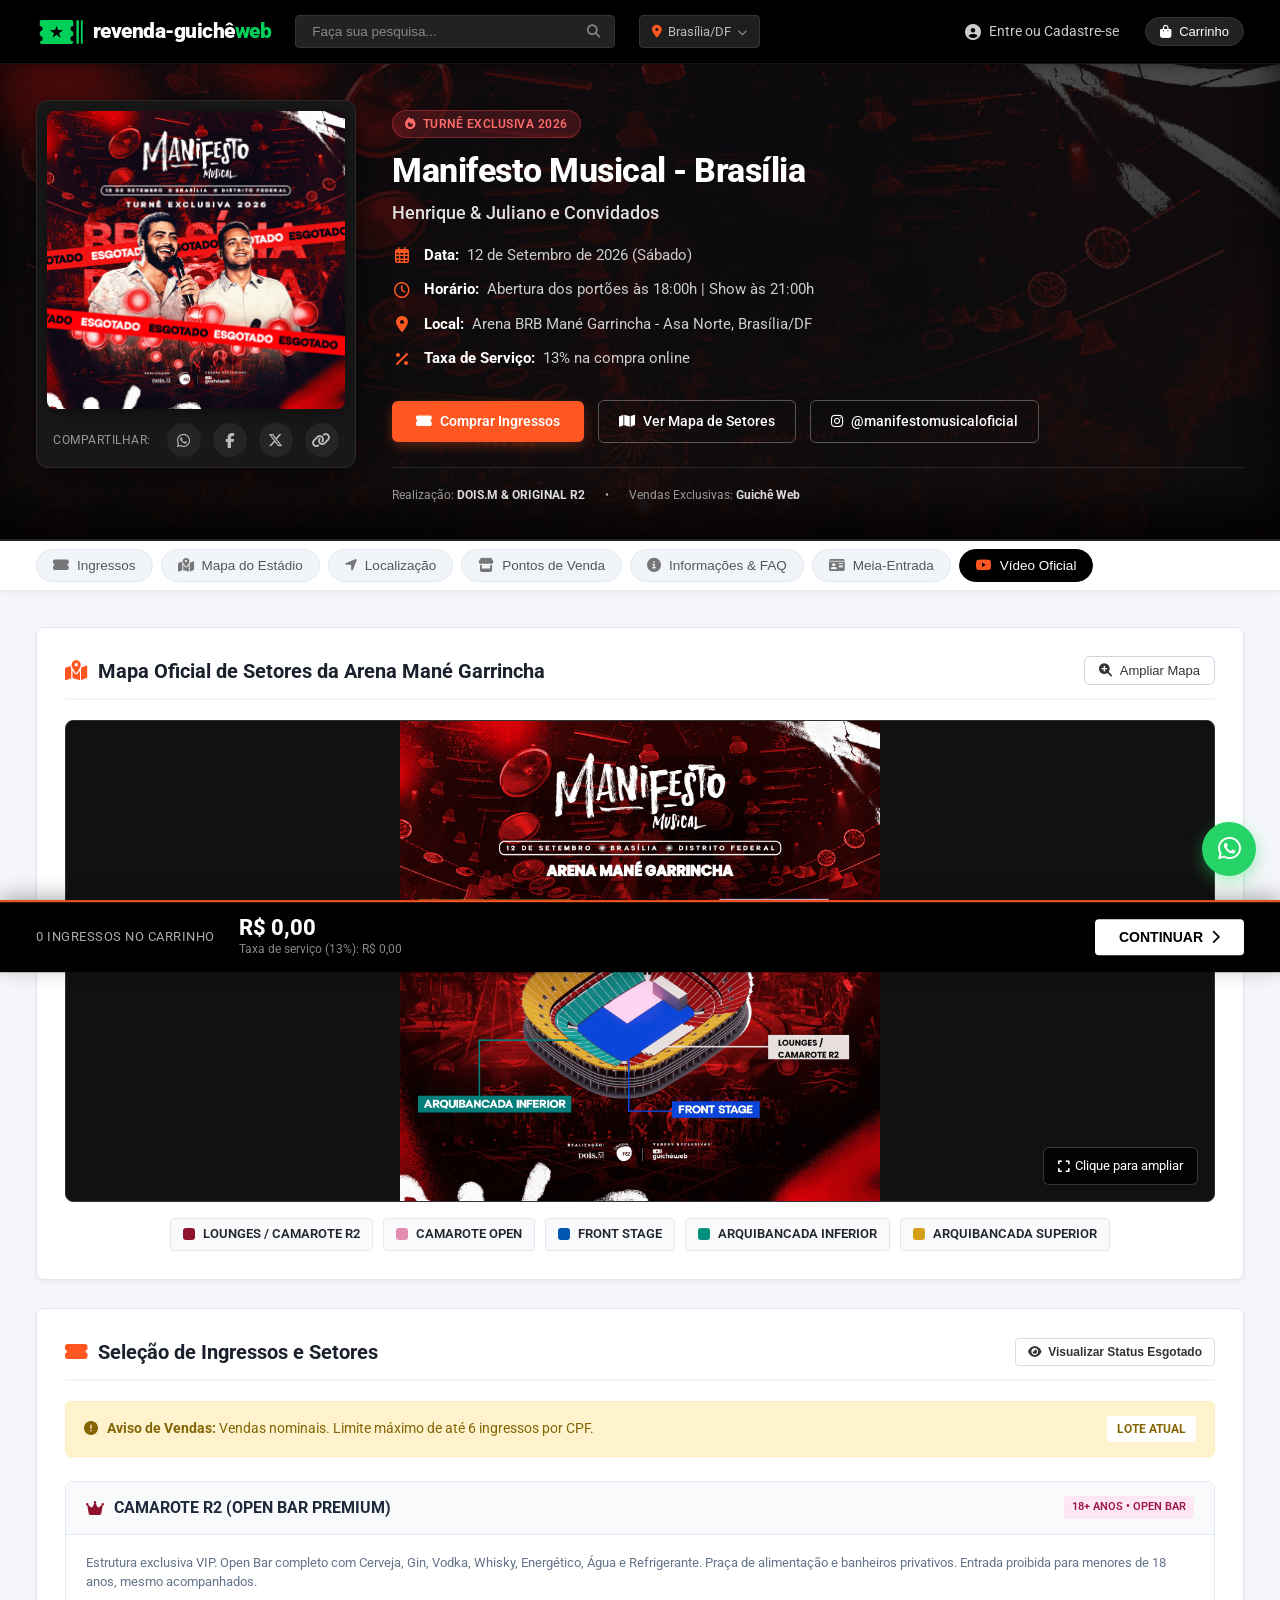
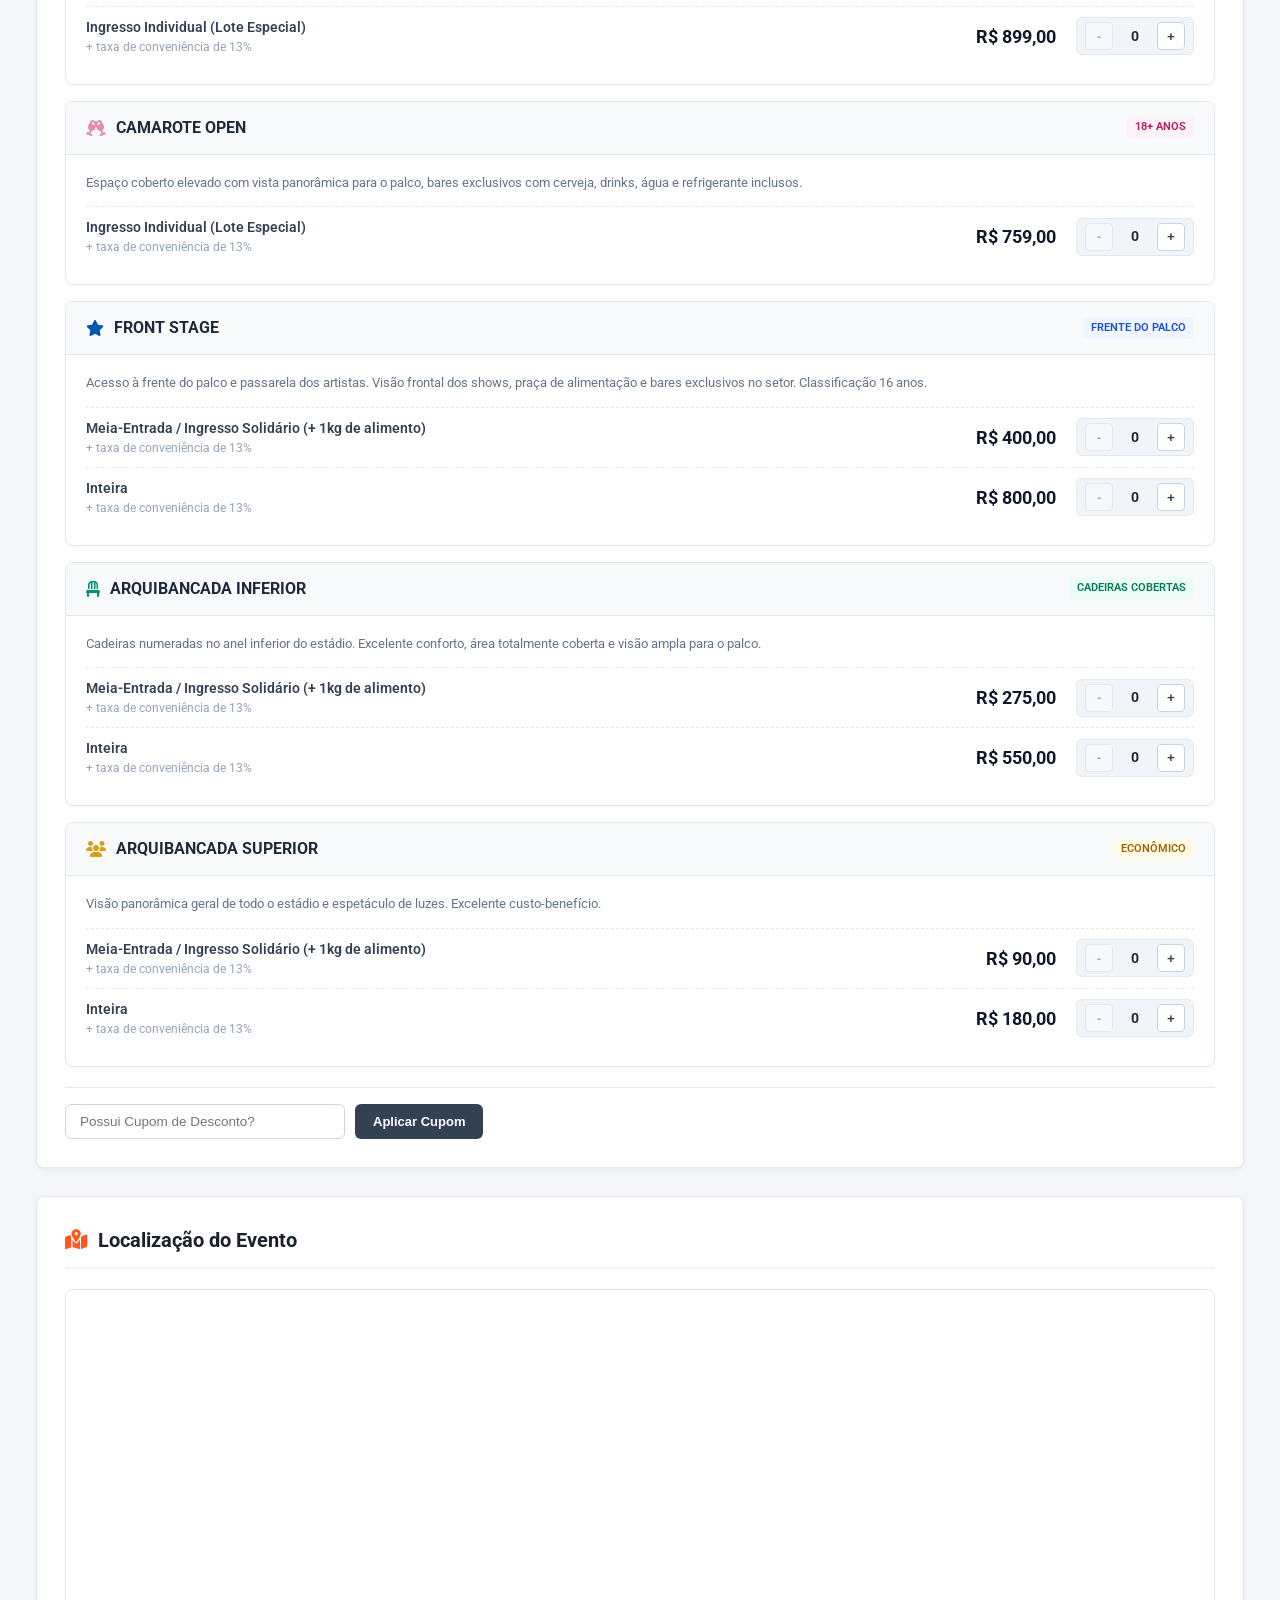
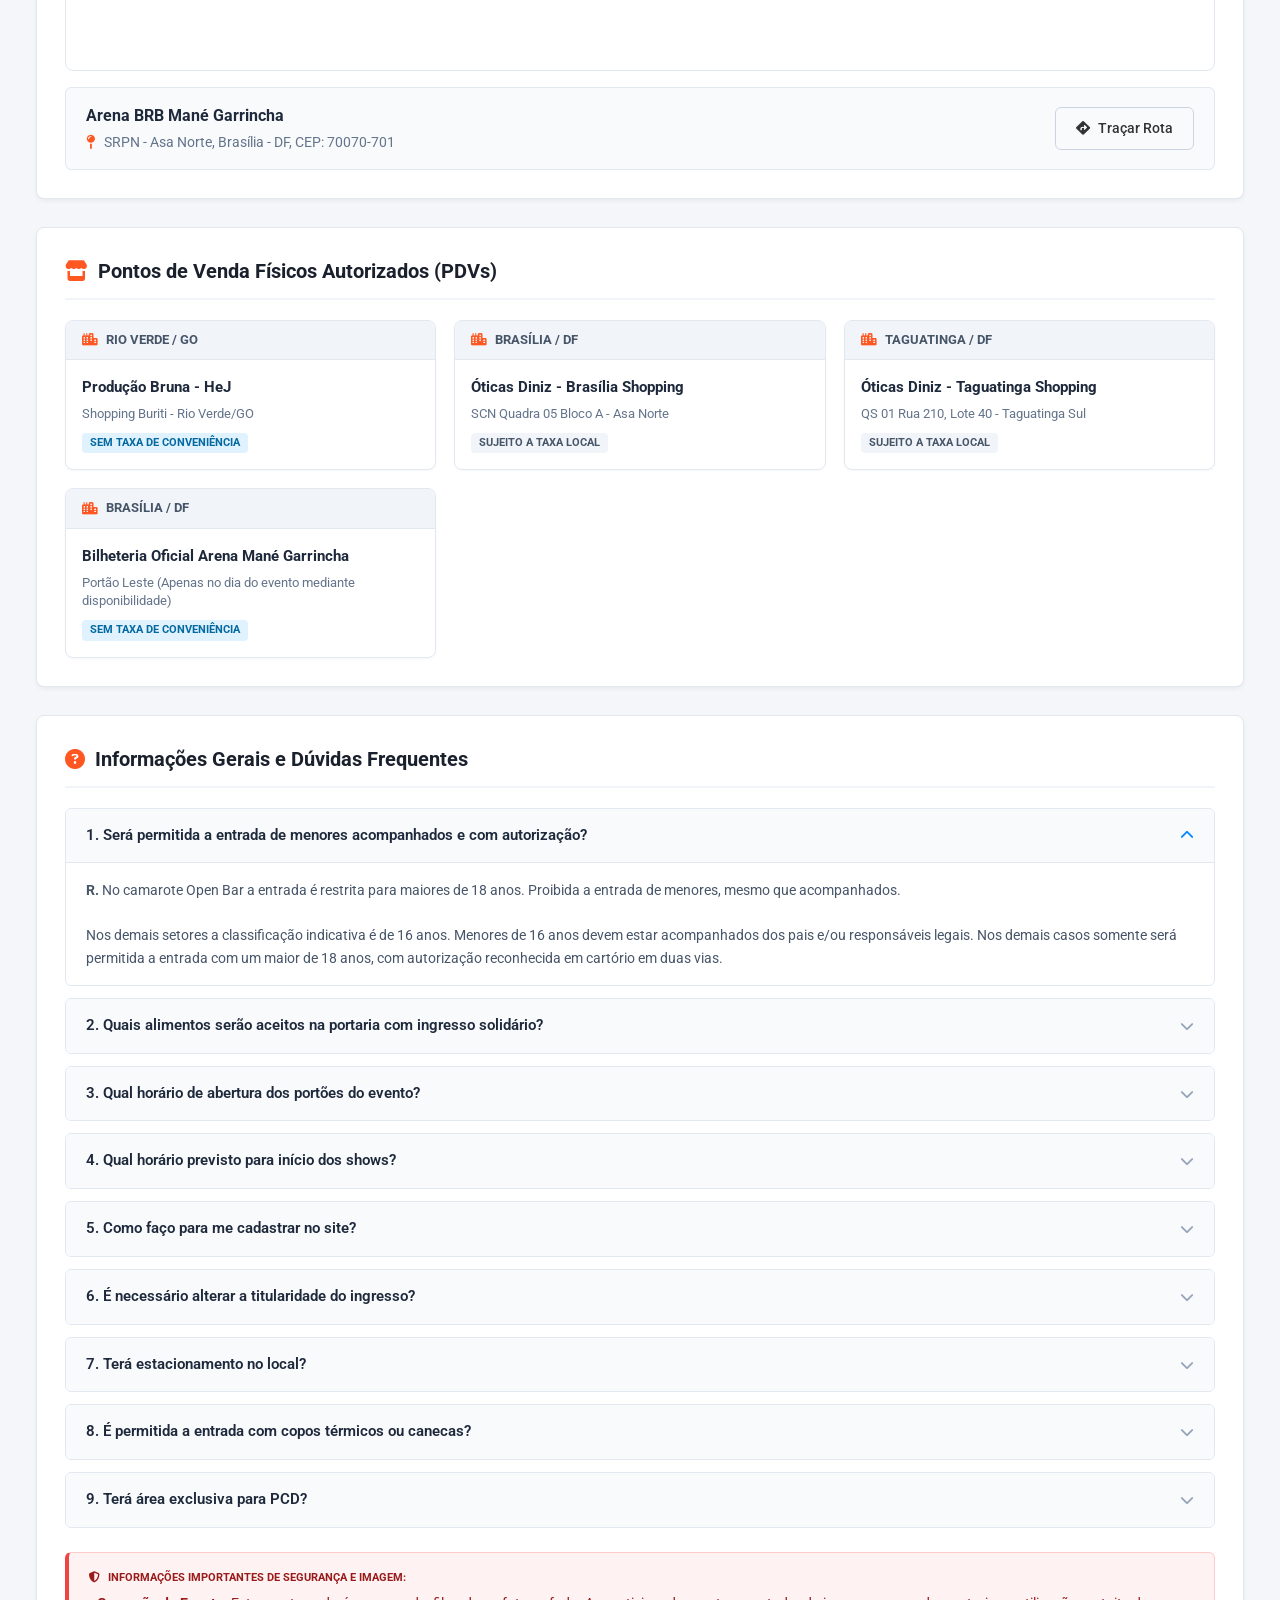
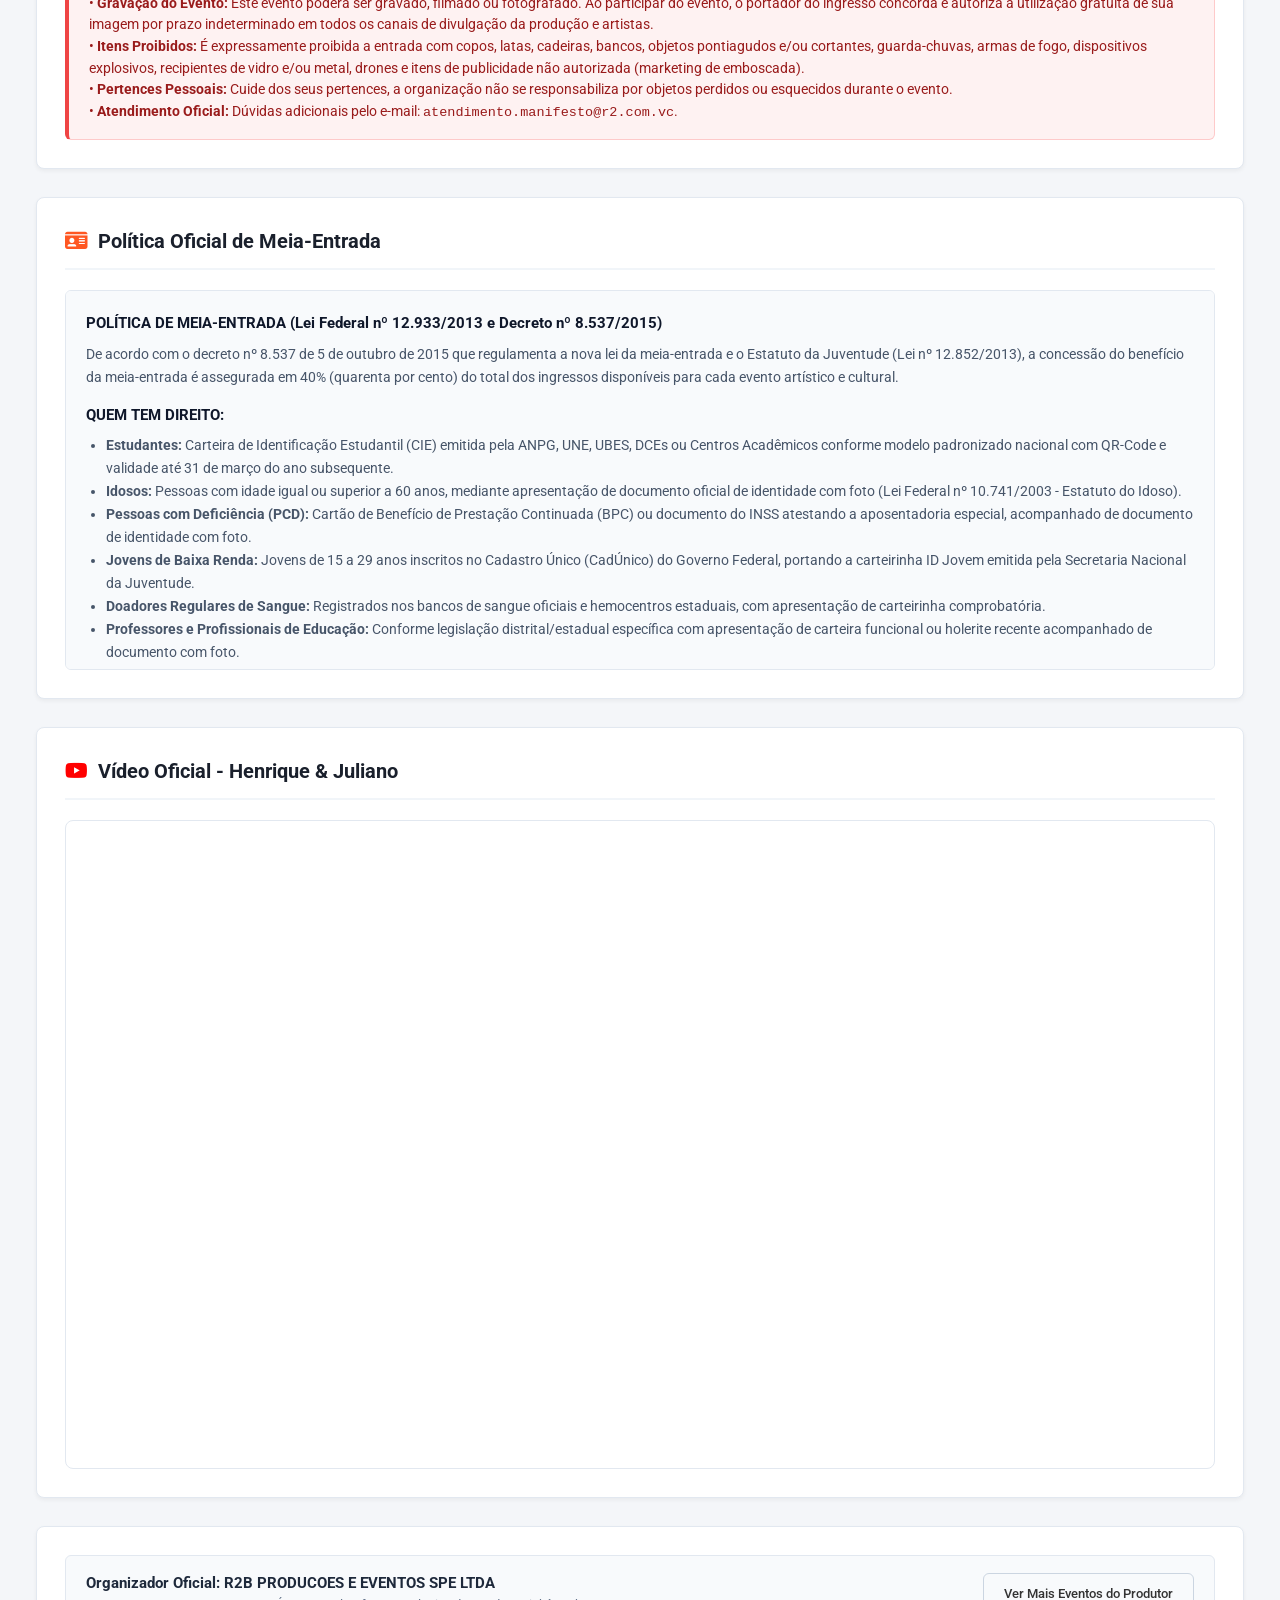
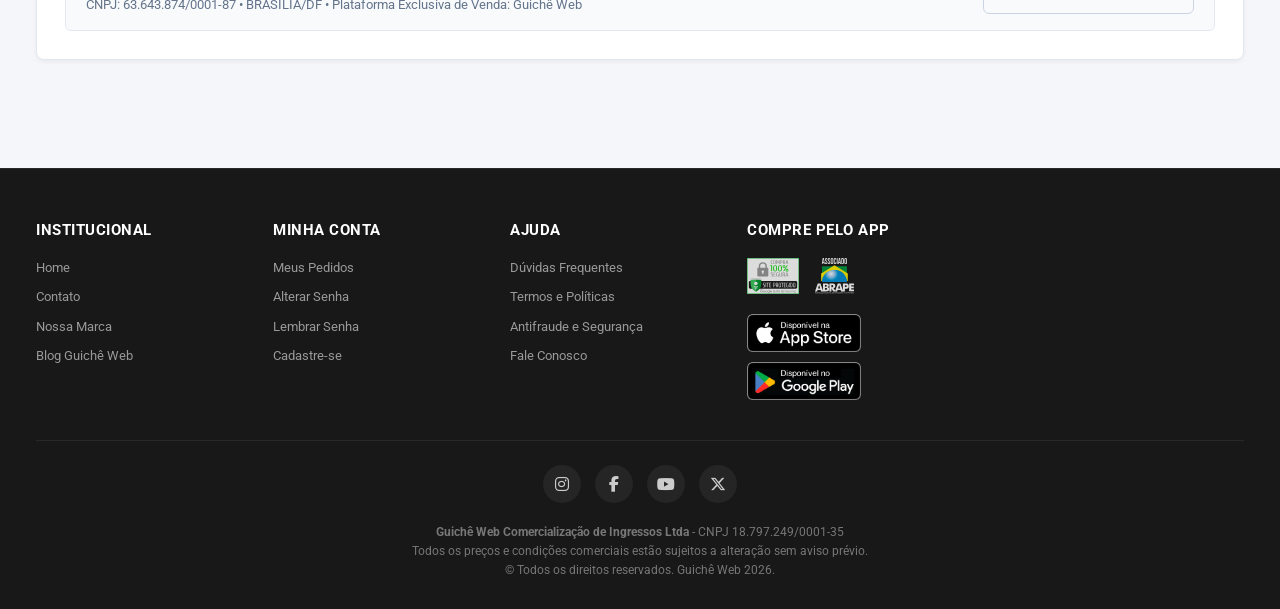
==== commit 6a510a91: "feat: logo estilizada revenda-guicheweb e cache busting" ====
--- a/index.html
+++ b/index.html
@@ -4,18 +4,18 @@
   <meta charset="UTF-8">
   <meta name="viewport" content="width=device-width, initial-scale=1.0, maximum-scale=1.0, user-scalable=no">
   <meta http-equiv="X-UA-Compatible" content="ie=edge">
-  <title>Manifesto Musical - Brasília - Guiche Web</title>
+  <title>Manifesto Musical - Brasília - revenda-guicheweb</title>
 
   <!-- Favicon -->
   <link rel="icon" type="image/png" href="assets/favicon.png">
 
   <!-- SEO & Open Graph -->
-  <meta name="description" content="Manifesto Musical - Brasília | 12/09/2026 | Arena Mané Garrincha - BRASILIA/DF. Compre seus ingressos na Guichê Web.">
-  <meta name="keywords" content="Manifesto Musical, Brasília, Henrique e Juliano, Arena Mané Garrincha, Ingressos, Guiche Web">
+  <meta name="description" content="Manifesto Musical - Brasília | 12/09/2026 | Arena Mané Garrincha - BRASILIA/DF. Compre seus ingressos na revenda-guicheweb.">
+  <meta name="keywords" content="Manifesto Musical, Brasília, Henrique e Juliano, Arena Mané Garrincha, Ingressos, revenda-guicheweb">
   <meta property="og:locale" content="pt_BR">
   <meta property="og:type" content="website">
-  <meta property="og:title" content="Manifesto Musical - Brasília - Guiche Web">
-  <meta property="og:description" content="Manifesto Musical - Brasília | 12/09/2026 | Arena Mané Garrincha - BRASILIA/DF. Compre seus ingressos na Guichê Web.">
+  <meta property="og:title" content="Manifesto Musical - Brasília - revenda-guicheweb">
+  <meta property="og:description" content="Manifesto Musical - Brasília | 12/09/2026 | Arena Mané Garrincha - BRASILIA/DF. Compre seus ingressos na revenda-guicheweb.">
   <meta property="og:image" content="assets/banner.png">
 
   <!-- Google Fonts & Font Awesome Icons -->
@@ -24,8 +24,8 @@
   <link href="https://fonts.googleapis.com/css2?family=Roboto:wght@300;400;500;600;700;800;900&display=swap" rel="stylesheet">
   <link rel="stylesheet" href="https://cdnjs.cloudflare.com/ajax/libs/font-awesome/6.5.1/css/all.min.css">
 
-  <!-- Custom Styles -->
-  <link rel="stylesheet" href="style.css">
+  <!-- Custom Styles with Cache Buster -->
+  <link rel="stylesheet" href="style.css?v=4">
 </head>
 <body>
 
@@ -37,9 +37,15 @@
       <div class="gw-nav-inner">
         <div class="gw-nav-left">
           <a href="#" class="gw-logo" title="revenda-guicheweb">
-            <img src="assets/logogw.png" alt="Guichê Web">
-            <span class="gw-logo-divider"></span>
-            <span class="gw-logo-revenda">REVENDA</span>
+            <svg class="gw-ticket-svg" viewBox="0 0 74 38" fill="none" xmlns="http://www.w3.org/2000/svg">
+              <path d="M6 3C6 1.34315 7.34315 0 9 0H56C57.6569 0 59 1.34315 59 3V9.5C56.5 9.5 54.5 11.5 54.5 14C54.5 16.5 56.5 18.5 59 18.5V25C56.5 25 54.5 27 54.5 29.5C54.5 32 56.5 34 59 34V35C59 36.6569 57.6569 38 56 38H9C7.34315 38 6 36.6569 6 35V34C8.5 34 10.5 32 10.5 29.5C10.5 27 8.5 25 6 25V18.5C8.5 18.5 10.5 16.5 10.5 14C10.5 11.5 8.5 9.5 6 9.5V3Z" fill="#00d05a"/>
+              <polygon points="32.5,9 35,16 43,16 36.5,21 39,28 32.5,23.5 26,28 28.5,21 22,16 30,16" fill="#000000"/>
+              <rect x="64" y="0" width="4" height="38" rx="2" fill="#00d05a"/>
+              <rect x="71" y="0" width="3" height="38" rx="1.5" fill="#00d05a"/>
+            </svg>
+            <span class="gw-logo-text">
+              <span class="white">revenda-guichê</span><span class="green">web</span>
+            </span>
           </a>
 
           <div class="gw-search-bar">
@@ -945,7 +951,7 @@
     <span>Notificação</span>
   </div>
 
-  <!-- Interactive Script -->
-  <script src="app.js"></script>
+  <!-- Interactive Script with Cache Buster -->
+  <script src="app.js?v=4"></script>
 </body>
 </html>
--- a/style.css
+++ b/style.css
@@ -102,36 +102,35 @@
 
 .gw-logo {
   height: 38px;
+  display: flex;
+  align-items: center;
+  gap: 10px;
+  text-decoration: none;
+  cursor: pointer;
+}
+
+.gw-ticket-svg {
+  height: 24px;
   width: auto;
-  display: flex;
-  align-items: center;
-  gap: 12px;
-  text-decoration: none;
-}
-
-.gw-logo img {
-  height: 32px;
-  width: auto;
-  object-fit: contain;
-}
-
-.gw-logo-divider {
-  width: 1.5px;
-  height: 22px;
-  background: #444444;
-}
-
-.gw-logo-revenda {
+  display: block;
+}
+
+.gw-logo-text {
+  font-family: var(--gw-font-family);
+  font-size: 21px;
+  font-weight: 900;
+  letter-spacing: -0.5px;
+  display: flex;
+  align-items: center;
+  line-height: 1;
+}
+
+.gw-logo-text .white {
+  color: #ffffff;
+}
+
+.gw-logo-text .green {
   color: #00d05a;
-  background: rgba(0, 208, 90, 0.12);
-  border: 1px solid rgba(0, 208, 90, 0.4);
-  font-size: 11.5px;
-  font-weight: 800;
-  letter-spacing: 1px;
-  padding: 3px 8px;
-  border-radius: 4px;
-  text-transform: uppercase;
-  white-space: nowrap;
 }
 
 .gw-search-bar {
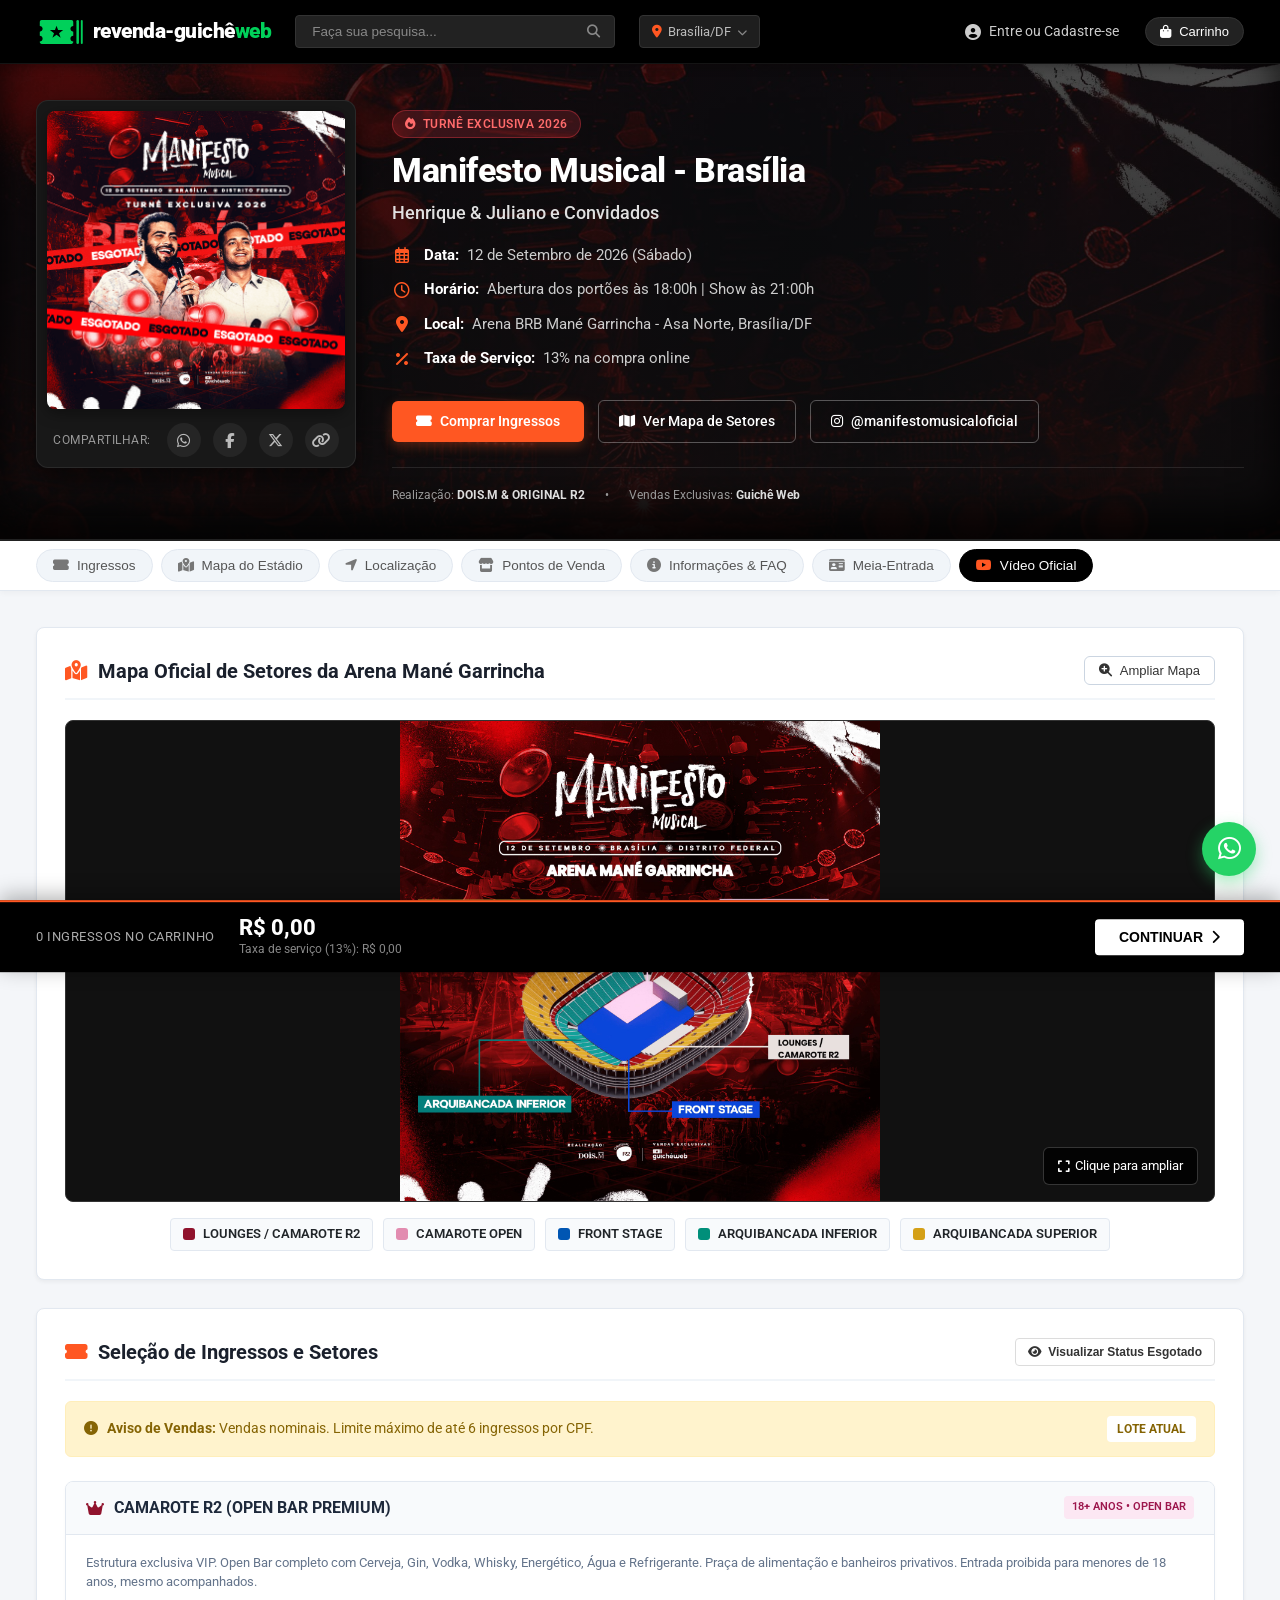
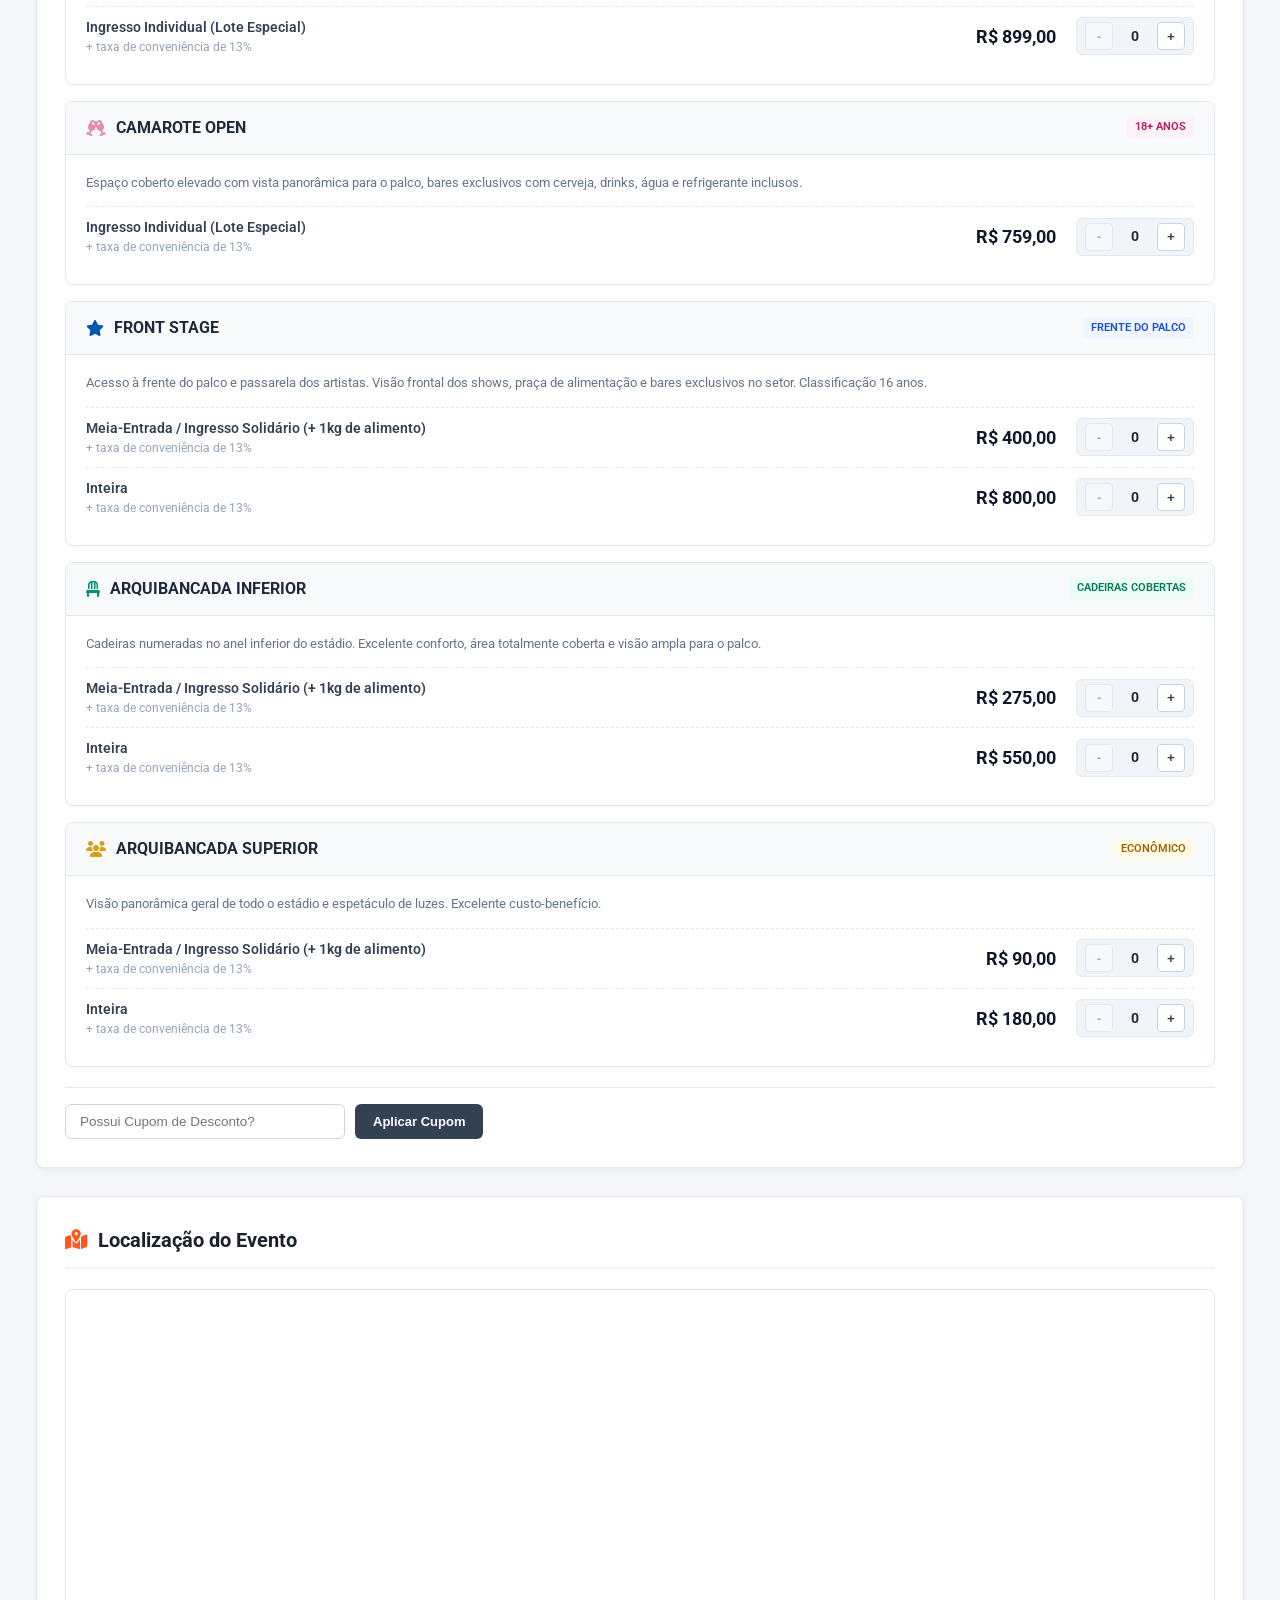
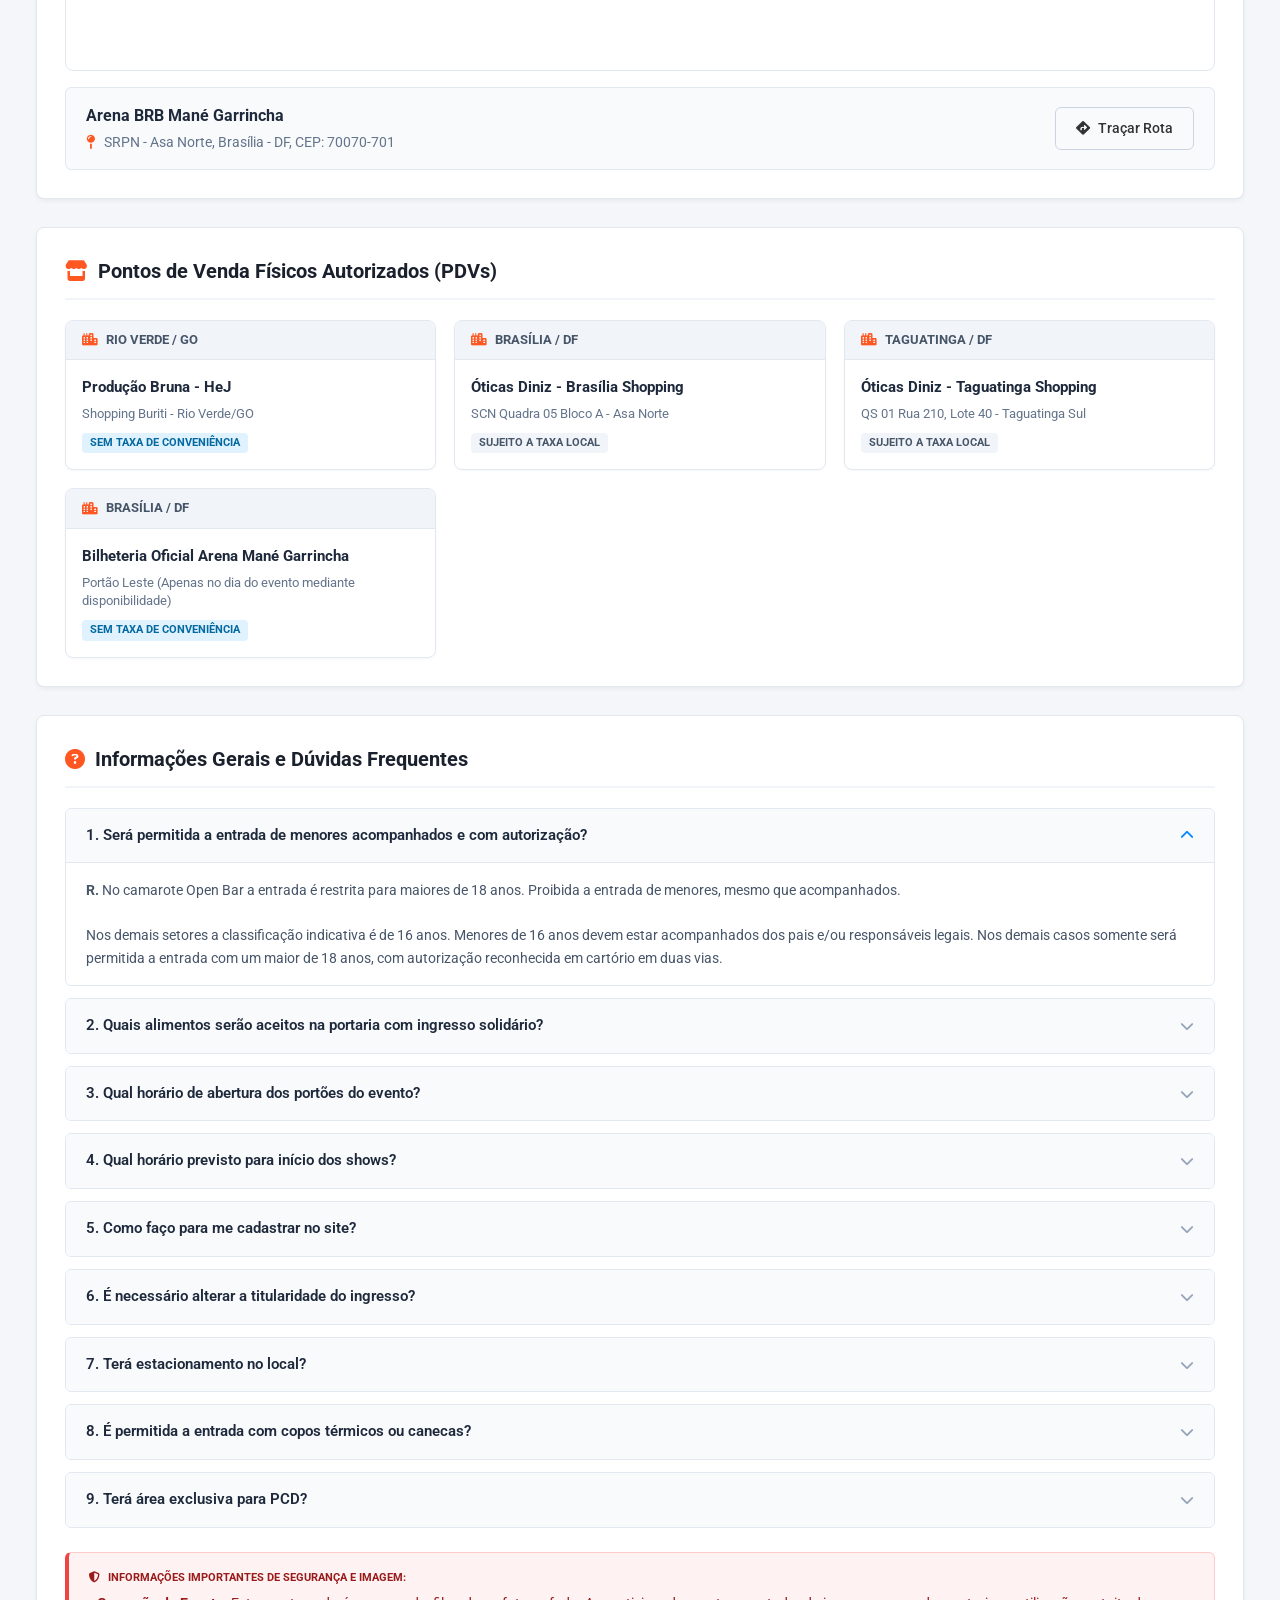
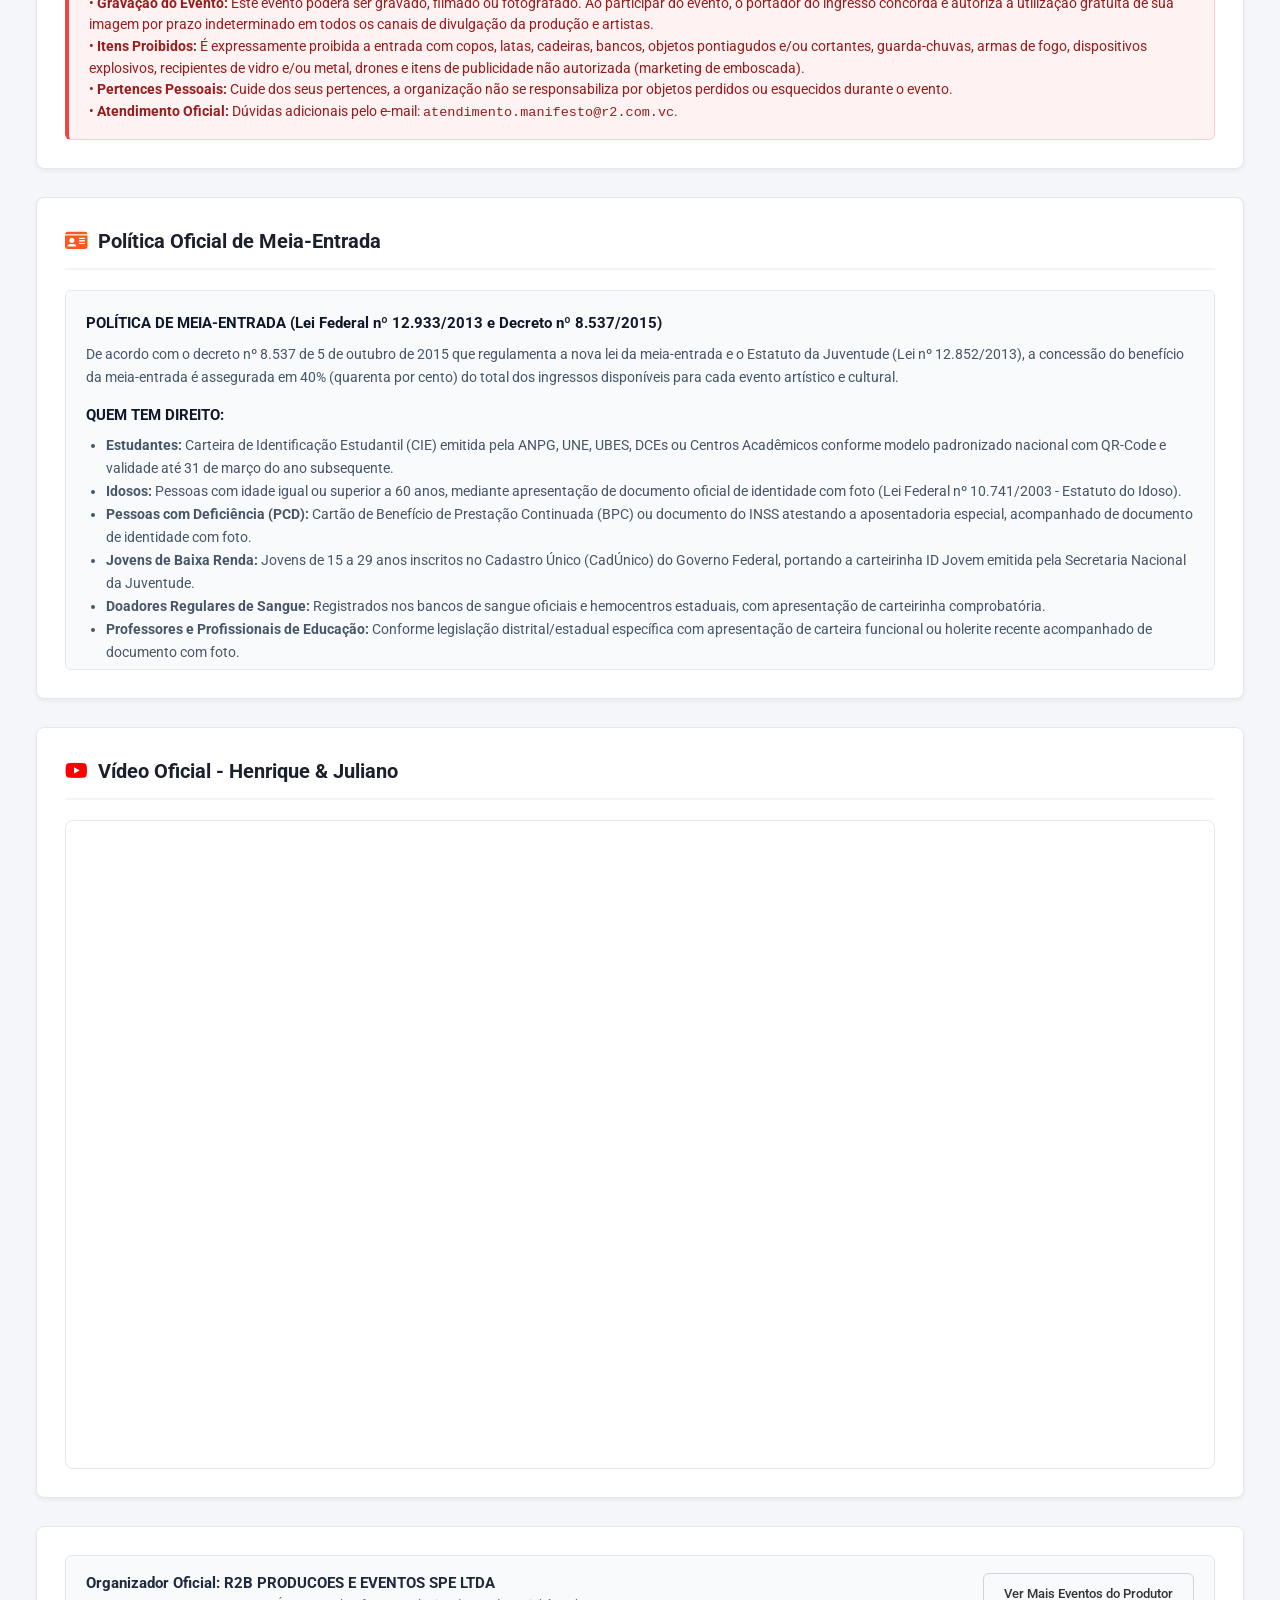
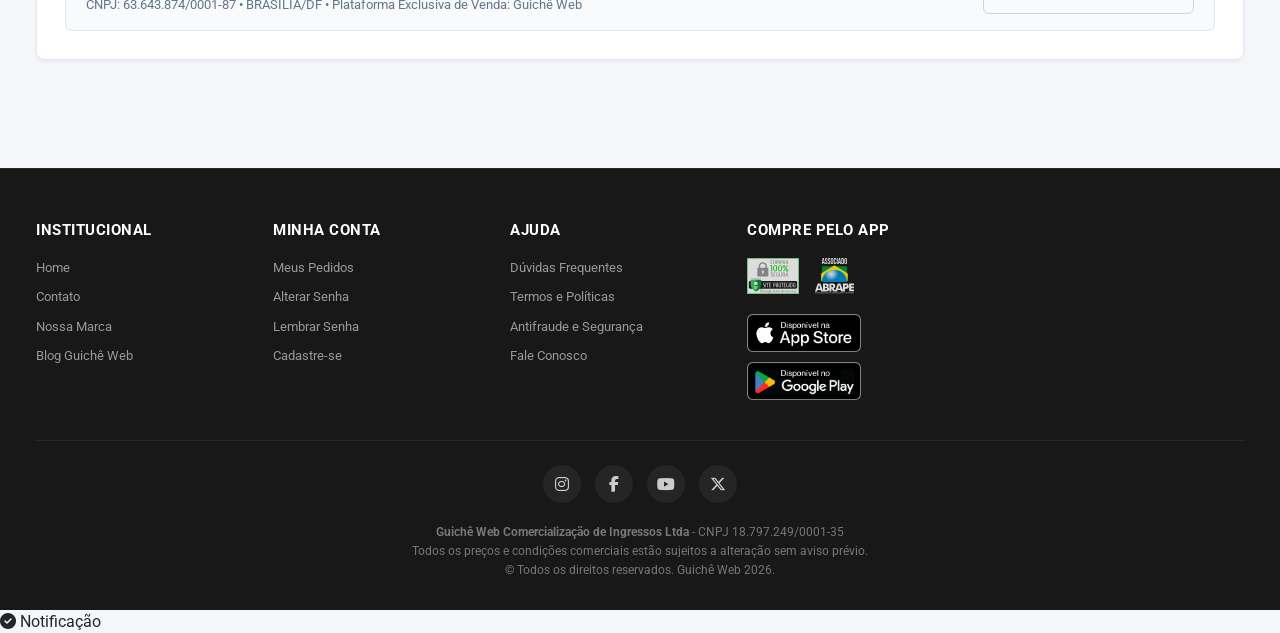
==== commit 7f47b8d0: "feat: checkout com dados cadastrais e integracao PIX MisticPay" ====
--- a/index.html
+++ b/index.html
@@ -912,33 +912,100 @@
        MODAL: CHECKOUT / REVISÃO DE PEDIDO
        ======================================================================== -->
   <div class="gw-modal-backdrop" id="gw-checkout-modal">
-    <div class="gw-modal-box">
+    <div class="gw-modal-box" style="max-width: 580px;">
       <div class="gw-modal-header">
-        <h4><i class="fas fa-shopping-cart" style="color: #ff5722; margin-right: 8px;"></i> Resumo do Pedido</h4>
+        <h4><i class="fas fa-shopping-cart" style="color: #ff5722; margin-right: 8px;"></i> Checkout de Ingressos</h4>
         <button type="button" class="gw-modal-close">&times;</button>
       </div>
       <div class="gw-modal-body">
-        <div style="margin-bottom: 16px;">
-          <h5 style="font-size: 15px; font-weight: 700; color: #1e293b;">Manifesto Musical - Brasília</h5>
-          <p style="font-size: 13px; color: #64748b;">12/09/2026 • Arena Mané Garrincha</p>
-        </div>
-
-        <!-- Ingressos selecionados -->
-        <div id="gw-checkout-summary-list" style="margin-bottom: 16px;"></div>
-
-        <div style="display: flex; justify-content: space-between; align-items: center; padding-top: 14px; border-top: 2px solid #e2e8f0; margin-bottom: 20px;">
-          <span style="font-size: 16px; font-weight: 700; color: #1e293b;">Total a pagar</span>
-          <span style="font-size: 24px; font-weight: 800; color: #ff5722;" id="gw-checkout-final-total">R$ 0,00</span>
-        </div>
-
-        <div style="background: #f8fafc; border-radius: 6px; padding: 14px; margin-bottom: 20px; font-size: 12.5px; color: #475569;">
-          <i class="fas fa-lock" style="color: #10b981; margin-right: 6px;"></i>
-          Ambiente 100% Seguro. Pagamento via PIX com aprovação imediata ou Cartão de Crédito em até 12x.
-        </div>
-
-        <button type="button" class="gw-btn-primary" style="width: 100%; justify-content: center; padding: 12px; font-size: 15px;" onclick="alert('Demonstração do clone: Pedido pronto para processamento via checkout seguro!')">
-          Prosseguir para Identificação e Pagamento <i class="fas fa-arrow-right"></i>
-        </button>
+        
+        <!-- STEP 1: FORMULÁRIO DE IDENTIFICAÇÃO E ENDEREÇO -->
+        <div id="gw-checkout-step-1">
+          <div style="margin-bottom: 14px; background: #f8fafc; padding: 12px; border-radius: 6px; border: 1px solid #e2e8f0;">
+            <h5 style="font-size: 14px; font-weight: 700; color: #1e293b; margin-bottom: 2px;">Manifesto Musical - Brasília</h5>
+            <p style="font-size: 12.5px; color: #64748b;">12/09/2026 • Arena Mané Garrincha</p>
+          </div>
+
+          <!-- Resumo dos ingressos -->
+          <div id="gw-checkout-summary-list" style="margin-bottom: 14px; max-height: 140px; overflow-y: auto;"></div>
+
+          <div style="display: flex; justify-content: space-between; align-items: center; padding: 10px 0; border-top: 1px solid #e2e8f0; border-bottom: 1px solid #e2e8f0; margin-bottom: 16px;">
+            <span style="font-size: 14px; font-weight: 700; color: #1e293b;">Total com Taxa (13%)</span>
+            <span style="font-size: 20px; font-weight: 800; color: #ff5722;" id="gw-checkout-final-total">R$ 0,00</span>
+          </div>
+
+          <h5 style="font-size: 13.5px; font-weight: 700; color: #0f172a; margin-bottom: 12px;">
+            <i class="fas fa-user-edit" style="color: #ff5722; margin-right: 6px;"></i> Dados do Titular e Entrega
+          </h5>
+
+          <form id="gw-checkout-form">
+            <div class="gw-form-group">
+              <label for="gw-checkout-nome">Nome Completo *</label>
+              <input type="text" id="gw-checkout-nome" class="gw-form-input" placeholder="Ex: João Silva Sauro" required autocomplete="name">
+            </div>
+
+            <div class="gw-form-row">
+              <div class="gw-form-group">
+                <label for="gw-checkout-cpf">CPF *</label>
+                <input type="text" id="gw-checkout-cpf" class="gw-form-input" placeholder="000.000.000-00" maxlength="14" required autocomplete="off">
+              </div>
+              <div class="gw-form-group">
+                <label for="gw-checkout-email">E-mail *</label>
+                <input type="email" id="gw-checkout-email" class="gw-form-input" placeholder="seu@email.com" required autocomplete="email">
+              </div>
+            </div>
+
+            <div class="gw-form-group">
+              <label for="gw-checkout-endereco">Endereço Completo *</label>
+              <input type="text" id="gw-checkout-endereco" class="gw-form-input" placeholder="Rua, Número, Bairro, Cidade/UF" required autocomplete="street-address">
+            </div>
+
+            <div style="background: #f0fdf4; border: 1px solid #bbf7d0; border-radius: 6px; padding: 10px 14px; margin-bottom: 16px; font-size: 12px; color: #166534; display: flex; align-items: center; gap: 8px;">
+              <i class="fas fa-bolt" style="color: #16a34a; font-size: 16px;"></i>
+              <span>Pagamento Instantâneo via <strong>PIX Oficial MisticPay</strong>. Aprovação automática em segundos.</span>
+            </div>
+
+            <button type="submit" class="gw-btn-primary" id="gw-btn-generate-pix" style="width: 100%; justify-content: center; padding: 12px; font-size: 15px;">
+              <i class="fas fa-qrcode"></i> Gerar PIX e Concluir Pedido
+            </button>
+          </form>
+        </div>
+
+        <!-- STEP 2: TELA DO PIX GERADO -->
+        <div id="gw-checkout-step-2" style="display: none;" class="gw-pix-screen">
+          <div class="gw-pix-timer">
+            <i class="far fa-clock"></i> Pague em até <span id="gw-pix-countdown">14:59</span>
+          </div>
+
+          <h4 style="font-size: 18px; font-weight: 800; color: #1e293b; margin-bottom: 4px;">Pague com PIX</h4>
+          <p style="font-size: 13px; color: #64748b; margin-bottom: 12px;">Escaneie o QR Code abaixo ou copie a chave:</p>
+
+          <div class="gw-pix-qr">
+            <img id="gw-pix-qrcode-img" src="" alt="QR Code PIX MisticPay" style="width: 100%; height: auto; display: block;">
+          </div>
+
+          <div style="margin-bottom: 8px; font-size: 13px; font-weight: 600; color: #1e293b; text-align: left;">
+            PIX Copia e Cola:
+          </div>
+          <div class="gw-copy-box">
+            <input type="text" id="gw-pix-copypaste-input" class="gw-copy-input" readonly value="">
+            <button type="button" class="gw-copy-btn" id="gw-btn-copy-pix">
+              <i class="fas fa-copy"></i> Copiar Código
+            </button>
+          </div>
+
+          <div style="background: #f8fafc; border-radius: 6px; padding: 12px; font-size: 12px; color: #475569; text-align: left; margin-bottom: 16px; line-height: 1.5;">
+            <strong>Como pagar:</strong><br>
+            1. Abra o app do seu banco ou carteira digital favorita.<br>
+            2. Escolha a opção <strong>PIX</strong> e depois <strong>Pagar com QR Code</strong> ou <strong>PIX Copia e Cola</strong>.<br>
+            3. Cole o código ou aponte a câmera para o QR Code e confirme o pagamento.
+          </div>
+
+          <button type="button" class="gw-btn-outline" id="gw-btn-new-order" style="color: #333; border-color: #cbd5e1; width: 100%; justify-content: center; font-size: 13px;">
+            <i class="fas fa-arrow-left"></i> Voltar / Novo Pedido
+          </button>
+        </div>
+
       </div>
     </div>
   </div>
@@ -952,6 +1019,6 @@
   </div>
 
   <!-- Interactive Script with Cache Buster -->
-  <script src="app.js?v=4"></script>
+  <script src="js/app.js?v=4"></script>
 </body>
 </html>
--- a/style.css
+++ b/style.css
@@ -1456,25 +1456,115 @@
   border-radius: 8px;
 }
 
-/* Toast */
-.gw-toast {
-  position: fixed;
-  bottom: 30px;
-  left: 50%;
-  transform: translateX(-50%) translateY(100px);
-  background: #1e293b;
+/* Checkout Form */
+.gw-form-group {
+  margin-bottom: 14px;
+}
+
+.gw-form-group label {
+  display: block;
+  font-size: 12.5px;
+  font-weight: 600;
+  color: #334155;
+  margin-bottom: 5px;
+}
+
+.gw-form-input {
+  width: 100%;
+  padding: 10px 14px;
+  border: 1px solid #cbd5e1;
+  border-radius: 6px;
+  font-size: 14px;
+  color: #1e293b;
+  outline: none;
+  transition: border-color 0.2s ease;
+  font-family: inherit;
+  box-sizing: border-box;
+}
+
+.gw-form-input:focus {
+  border-color: #ff5722;
+  box-shadow: 0 0 0 3px rgba(255, 87, 34, 0.15);
+}
+
+.gw-form-row {
+  display: grid;
+  grid-template-columns: 1fr 1fr;
+  gap: 12px;
+}
+
+/* PIX Screen */
+.gw-pix-screen {
+  text-align: center;
+  padding: 6px 0;
+}
+
+.gw-pix-qr {
+  max-width: 220px;
+  width: 100%;
+  margin: 0 auto 14px auto;
+  padding: 8px;
+  background: white;
+  border: 1px solid #e2e8f0;
+  border-radius: 8px;
+  box-shadow: 0 4px 12px rgba(0,0,0,0.06);
+}
+
+.gw-copy-box {
+  display: flex;
+  gap: 8px;
+  margin-bottom: 16px;
+}
+
+.gw-copy-input {
+  flex: 1;
+  padding: 10px 12px;
+  border: 1px solid #cbd5e1;
+  border-radius: 6px;
+  font-size: 12px;
+  background: #f8fafc;
+  color: #475569;
+  outline: none;
+}
+
+.gw-copy-btn {
+  background: #00d05a;
   color: white;
-  padding: 12px 24px;
-  border-radius: 30px;
-  font-size: 14px;
-  font-weight: 500;
-  box-shadow: 0 10px 25px rgba(0,0,0,0.3);
-  z-index: 3000;
-  opacity: 0;
-  transition: all 0.3s cubic-bezier(0.16, 1, 0.3, 1);
-  display: flex;
-  align-items: center;
-  gap: 10px;
+  border: none;
+  padding: 0 16px;
+  border-radius: 6px;
+  font-weight: 700;
+  font-size: 13px;
+  cursor: pointer;
+  display: flex;
+  align-items: center;
+  gap: 6px;
+  transition: background 0.2s ease;
+  white-space: nowrap;
+}
+
+.gw-copy-btn:hover {
+  background: #00b34d;
+}
+
+.gw-pix-timer {
+  display: inline-flex;
+  align-items: center;
+  gap: 6px;
+  background: #fef2f2;
+  color: #dc2626;
+  border: 1px solid #fecaca;
+  padding: 4px 12px;
+  border-radius: 20px;
+  font-size: 13px;
+  font-weight: 700;
+  margin-bottom: 14px;
+}
+
+@media (max-width: 600px) {
+  .gw-form-row {
+    grid-template-columns: 1fr;
+  }
 }
 
 .gw-toast.show {
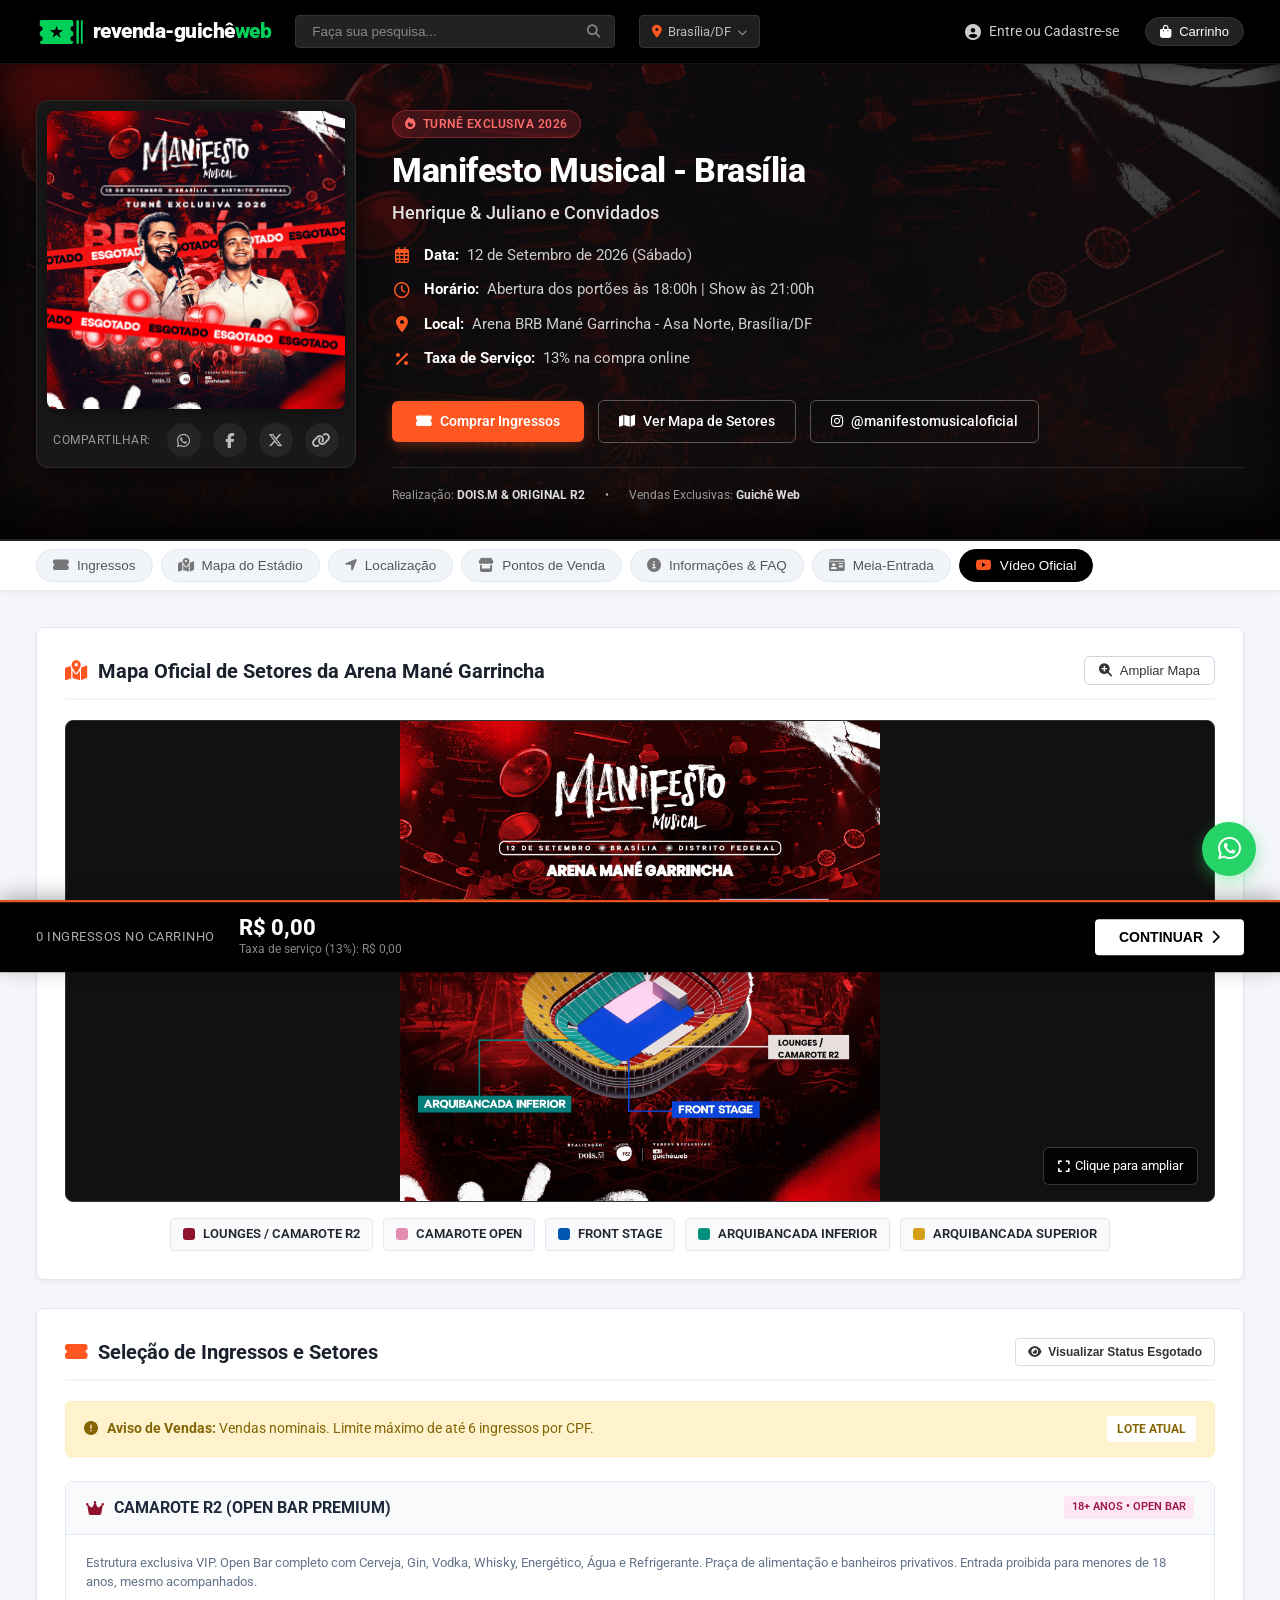
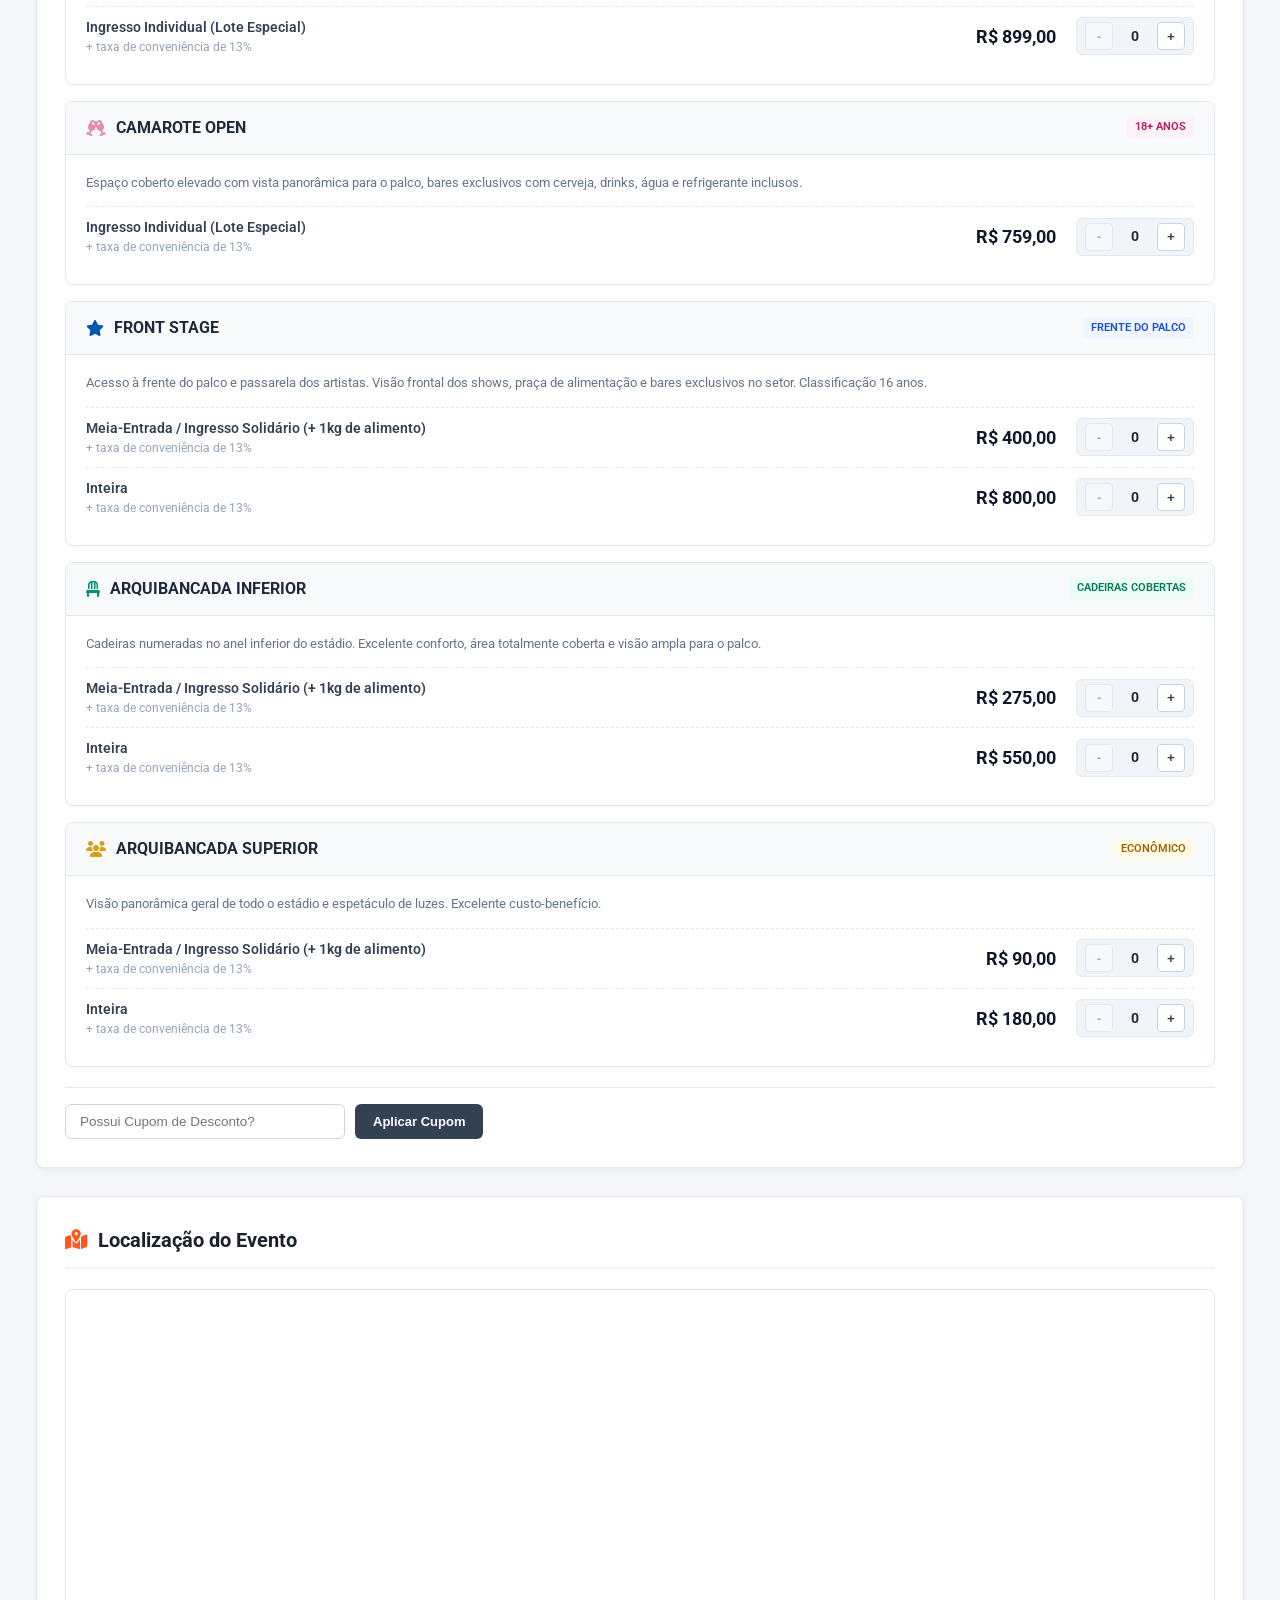
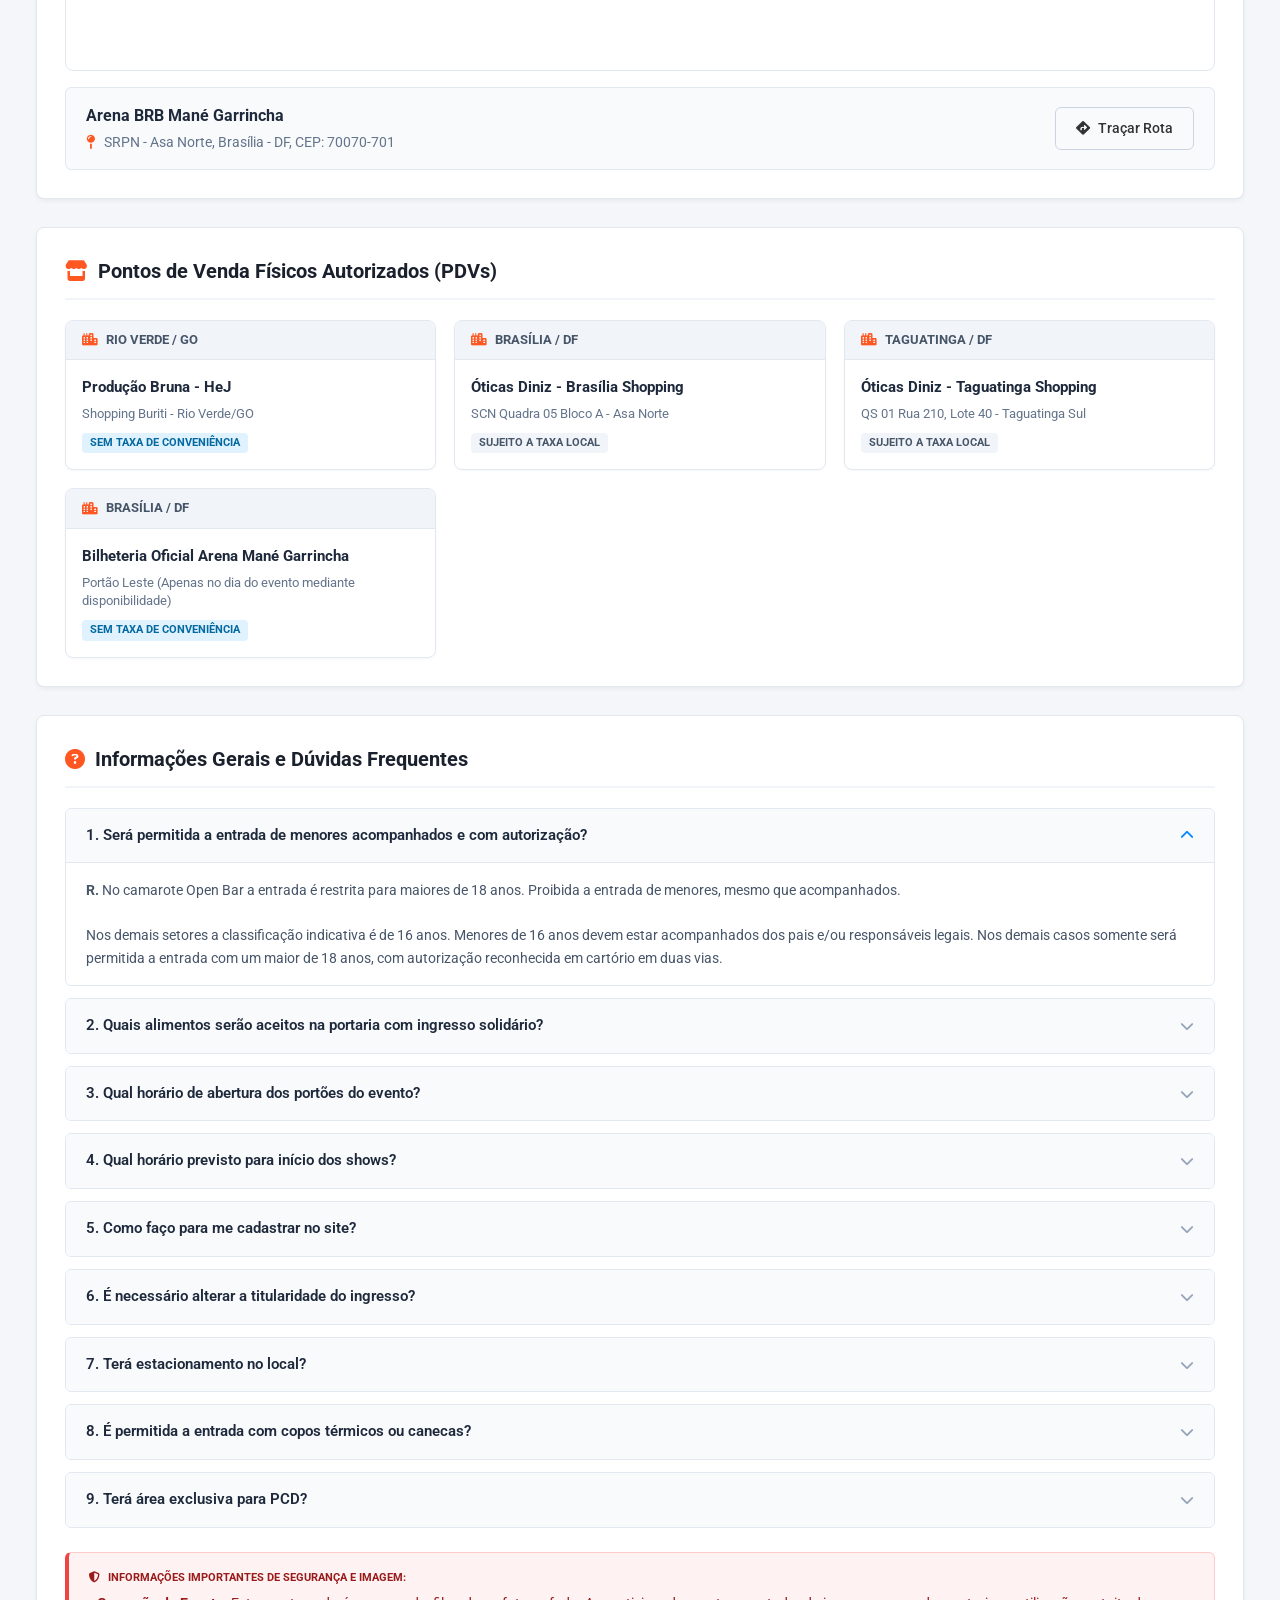
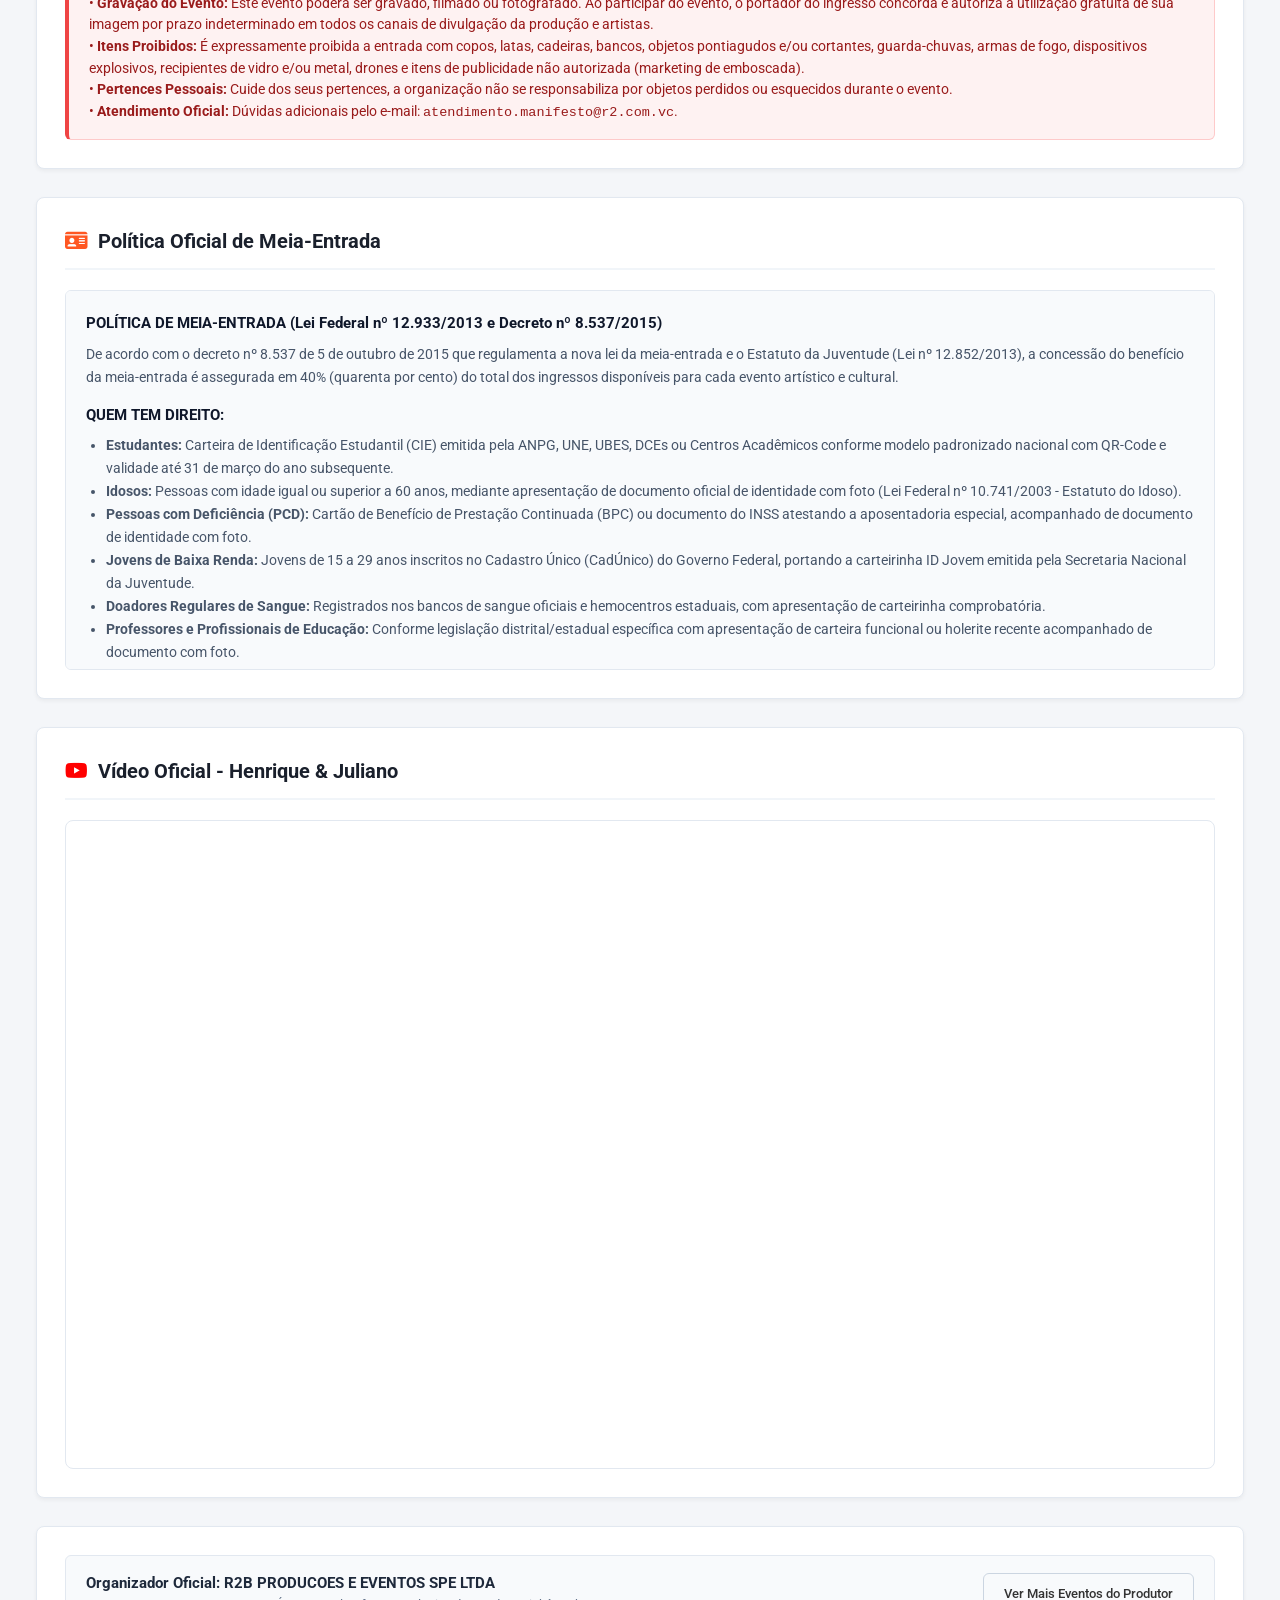
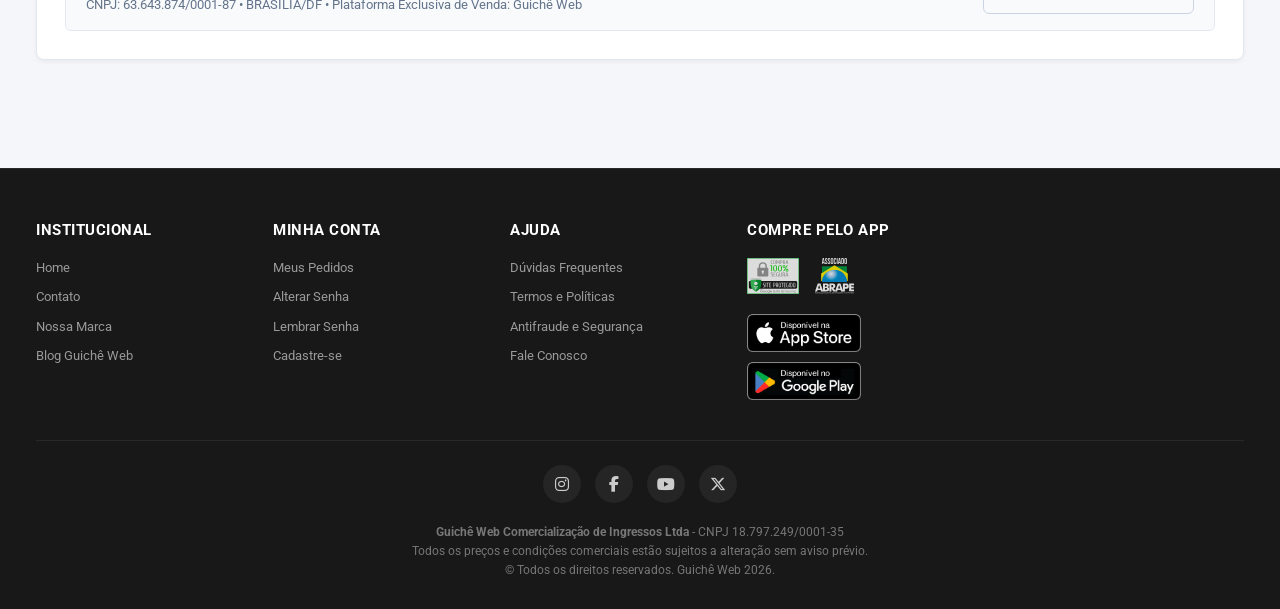
==== commit 571a2dd7: "fix: restaurar geracao de PIX com validacao inline, toast visivel e rotas vercel" ====
--- a/index.html
+++ b/index.html
@@ -25,7 +25,25 @@
   <link rel="stylesheet" href="https://cdnjs.cloudflare.com/ajax/libs/font-awesome/6.5.1/css/all.min.css">
 
   <!-- Custom Styles with Cache Buster -->
-  <link rel="stylesheet" href="style.css?v=4">
+  <link rel="stylesheet" href="style.css?v=5">
+
+  <!-- Meta Pixel Code -->
+  <script>
+  !function(f,b,e,v,n,t,s)
+  {if(f.fbq)return;n=f.fbq=function(){n.callMethod?
+  n.callMethod.apply(n,arguments):n.queue.push(arguments)};
+  if(!f._fbq)f._fbq=n;n.push=n;n.loaded=!0;n.version='2.0';
+  n.queue=[];t=b.createElement(e);t.async=!0;
+  t.src=v;s=b.getElementsByTagName(e)[0];
+  s.parentNode.insertBefore(t,s)}(window, document,'script',
+  'https://connect.facebook.net/en_US/fbevents.js');
+  fbq('init', '1783853069464196');
+  fbq('track', 'PageView');
+  </script>
+  <noscript><img height="1" width="1" style="display:none"
+  src="https://www.facebook.com/tr?id=1783853069464196&ev=PageView&noscript=1"
+  /></noscript>
+  <!-- End Meta Pixel Code -->
 </head>
 <body>
 
@@ -934,41 +952,113 @@
             <span style="font-size: 20px; font-weight: 800; color: #ff5722;" id="gw-checkout-final-total">R$ 0,00</span>
           </div>
 
+          <!-- SELEÇÃO DO MÉTODO DE PAGAMENTO -->
+          <div class="gw-pay-tabs">
+            <button type="button" class="gw-pay-tab-btn active" id="tab-pay-pix" data-method="pix">
+              <i class="fas fa-bolt" style="color: #16a34a;"></i> PIX (Aprovação Imediata)
+            </button>
+            <button type="button" class="gw-pay-tab-btn" id="tab-pay-card" data-method="card">
+              <i class="fas fa-credit-card" style="color: #0284c7;"></i> Cartão de Crédito (até 12x)
+            </button>
+          </div>
+
           <h5 style="font-size: 13.5px; font-weight: 700; color: #0f172a; margin-bottom: 12px;">
-            <i class="fas fa-user-edit" style="color: #ff5722; margin-right: 6px;"></i> Dados do Titular e Entrega
+            <i class="fas fa-user-edit" style="color: #ff5722; margin-right: 6px;"></i> 1. Dados do Titular e Entrega
           </h5>
 
-          <form id="gw-checkout-form">
+          <!-- CAMPOS EM COMUM (NOME, CPF, EMAIL, ENDEREÇO) -->
+          <div class="gw-form-group">
+            <label for="gw-checkout-nome">Nome Completo *</label>
+            <input type="text" id="gw-checkout-nome" class="gw-form-input" placeholder="Ex: João Silva Sauro" required autocomplete="name">
+          </div>
+
+          <div class="gw-form-row">
             <div class="gw-form-group">
-              <label for="gw-checkout-nome">Nome Completo *</label>
-              <input type="text" id="gw-checkout-nome" class="gw-form-input" placeholder="Ex: João Silva Sauro" required autocomplete="name">
+              <label for="gw-checkout-cpf">CPF *</label>
+              <input type="text" id="gw-checkout-cpf" class="gw-form-input" placeholder="000.000.000-00" maxlength="14" required autocomplete="off">
+            </div>
+            <div class="gw-form-group">
+              <label for="gw-checkout-email">E-mail *</label>
+              <input type="email" id="gw-checkout-email" class="gw-form-input" placeholder="seu@email.com" required autocomplete="email">
+            </div>
+          </div>
+
+          <div class="gw-form-row">
+            <div class="gw-form-group">
+              <label for="gw-checkout-telefone">WhatsApp / Telefone *</label>
+              <input type="tel" id="gw-checkout-telefone" class="gw-form-input" placeholder="(00) 90000-0000" maxlength="15" required autocomplete="tel">
+            </div>
+            <div class="gw-form-group">
+              <label for="gw-checkout-endereco">Cidade / UF ou Endereço</label>
+              <input type="text" id="gw-checkout-endereco" class="gw-form-input" placeholder="Ex: Brasília/DF" autocomplete="street-address">
+            </div>
+          </div>
+
+          <!-- CONTAINER MÉTODO PIX (MISTICPAY) -->
+          <div id="gw-pay-container-pix">
+            <div style="background: #f0fdf4; border: 1px solid #bbf7d0; border-radius: 6px; padding: 10px 14px; margin-bottom: 14px; font-size: 12px; color: #166534; display: flex; align-items: center; gap: 8px;">
+              <i class="fas fa-bolt" style="color: #16a34a; font-size: 16px;"></i>
+              <span>Pagamento Instantâneo via <strong>PIX Oficial MisticPay</strong>. Aprovação automática em segundos.</span>
+            </div>
+
+            <!-- INLINE ERROR BOX -->
+            <div id="gw-checkout-pix-error" style="display: none; background: #fef2f2; border: 1px solid #fecaca; color: #b91c1c; padding: 10px 14px; border-radius: 6px; font-size: 13px; margin-bottom: 14px; font-weight: 600; text-align: left;">
+              <i class="fas fa-exclamation-circle" style="margin-right: 6px;"></i>
+              <span id="gw-checkout-pix-error-msg"></span>
+            </div>
+
+            <button type="button" class="gw-btn-primary" id="gw-btn-generate-pix" style="width: 100%; justify-content: center; padding: 13px; font-size: 15px;">
+              <i class="fas fa-qrcode"></i> Gerar PIX e Concluir Pedido
+            </button>
+          </div>
+
+          <!-- CONTAINER MÉTODO CARTÃO DE CRÉDITO (MERCADO PAGO) -->
+          <div id="gw-pay-container-card" style="display: none;">
+            <h5 style="font-size: 13.5px; font-weight: 700; color: #0f172a; margin-top: 14px; margin-bottom: 12px;">
+              <i class="fas fa-credit-card" style="color: #0284c7; margin-right: 6px;"></i> 2. Dados do Cartão de Crédito
+            </h5>
+
+            <div class="gw-form-group">
+              <label for="gw-card-number">Número do Cartão *</label>
+              <div class="gw-card-input-box">
+                <input type="text" id="gw-card-number" class="gw-form-input" placeholder="0000 0000 0000 0000" maxlength="19" autocomplete="cc-number">
+                <span class="gw-card-brand-badge" id="gw-card-brand-preview">CARTÃO</span>
+              </div>
+            </div>
+
+            <div class="gw-form-group">
+              <label for="gw-card-holder">Nome Impresso no Cartão *</label>
+              <input type="text" id="gw-card-holder" class="gw-form-input" placeholder="Como no cartão (ex: JOAO C SILVA)" autocomplete="cc-name" style="text-transform: uppercase;">
             </div>
 
             <div class="gw-form-row">
               <div class="gw-form-group">
-                <label for="gw-checkout-cpf">CPF *</label>
-                <input type="text" id="gw-checkout-cpf" class="gw-form-input" placeholder="000.000.000-00" maxlength="14" required autocomplete="off">
+                <label for="gw-card-expiry">Validade (MM/AA) *</label>
+                <input type="text" id="gw-card-expiry" class="gw-form-input" placeholder="MM/AA" maxlength="5" autocomplete="cc-exp">
               </div>
               <div class="gw-form-group">
-                <label for="gw-checkout-email">E-mail *</label>
-                <input type="email" id="gw-checkout-email" class="gw-form-input" placeholder="seu@email.com" required autocomplete="email">
+                <label for="gw-card-cvv">Código de Segurança (CVV) *</label>
+                <input type="password" id="gw-card-cvv" class="gw-form-input" placeholder="123" maxlength="4" autocomplete="cc-csc">
               </div>
             </div>
 
             <div class="gw-form-group">
-              <label for="gw-checkout-endereco">Endereço Completo *</label>
-              <input type="text" id="gw-checkout-endereco" class="gw-form-input" placeholder="Rua, Número, Bairro, Cidade/UF" required autocomplete="street-address">
-            </div>
-
-            <div style="background: #f0fdf4; border: 1px solid #bbf7d0; border-radius: 6px; padding: 10px 14px; margin-bottom: 16px; font-size: 12px; color: #166534; display: flex; align-items: center; gap: 8px;">
-              <i class="fas fa-bolt" style="color: #16a34a; font-size: 16px;"></i>
-              <span>Pagamento Instantâneo via <strong>PIX Oficial MisticPay</strong>. Aprovação automática em segundos.</span>
-            </div>
-
-            <button type="submit" class="gw-btn-primary" id="gw-btn-generate-pix" style="width: 100%; justify-content: center; padding: 12px; font-size: 15px;">
-              <i class="fas fa-qrcode"></i> Gerar PIX e Concluir Pedido
+              <label for="gw-card-installments">Parcelamento *</label>
+              <select id="gw-card-installments" class="gw-form-input" style="font-size: 13.5px;">
+                <option value="1">1x (À vista)</option>
+              </select>
+            </div>
+
+            <div style="background: #f8fafc; border: 1px solid #e2e8f0; border-radius: 6px; padding: 10px 14px; margin-bottom: 16px; font-size: 12px; color: #475569; display: flex; align-items: center; gap: 8px;">
+              <i class="fas fa-lock" style="color: #0284c7; font-size: 16px;"></i>
+              <span>Pagamento 100% criptografado e seguro processado pelo <strong>Mercado Pago</strong>.</span>
+            </div>
+
+            <button type="button" class="gw-btn-primary" id="gw-btn-submit-card" style="width: 100%; justify-content: center; padding: 12px; font-size: 15px; background: #0284c7;">
+              <i class="fas fa-lock"></i> Finalizar Pagamento no Cartão
             </button>
-          </form>
+          </div>
+
         </div>
 
         <!-- STEP 2: TELA DO PIX GERADO -->
@@ -1003,6 +1093,28 @@
 
           <button type="button" class="gw-btn-outline" id="gw-btn-new-order" style="color: #333; border-color: #cbd5e1; width: 100%; justify-content: center; font-size: 13px;">
             <i class="fas fa-arrow-left"></i> Voltar / Novo Pedido
+          </button>
+        </div>
+
+        <!-- STEP 3: TELA DE SUCESSO DO CARTÃO DE CRÉDITO -->
+        <div id="gw-checkout-step-3" style="display: none;" class="gw-card-success-screen">
+          <div class="gw-card-success-icon">
+            <i class="fas fa-check"></i>
+          </div>
+          <h4 style="font-size: 20px; font-weight: 800; color: #1e293b; margin-bottom: 6px;">Pagamento Aprovado!</h4>
+          <p style="font-size: 13.5px; color: #64748b; margin-bottom: 16px;">
+            Seu pedido foi confirmado e o pagamento autorizado com sucesso pelo Mercado Pago.
+          </p>
+
+          <div style="background: #f8fafc; border: 1px solid #e2e8f0; border-radius: 8px; padding: 14px; text-align: left; margin-bottom: 20px; font-size: 13px;">
+            <div style="margin-bottom: 6px;"><strong>Evento:</strong> Henrique & Juliano - Manifesto Musical</div>
+            <div style="margin-bottom: 6px;"><strong>Status:</strong> <span style="color: #16a34a; font-weight: 700;"><i class="fas fa-check-circle"></i> Confirmado</span></div>
+            <div style="margin-bottom: 6px;" id="gw-card-success-transid"><strong>Transação:</strong> #MP-000000</div>
+            <div><strong>Ingressos enviados para:</strong> <span id="gw-card-success-email">seu@email.com</span></div>
+          </div>
+
+          <button type="button" class="gw-btn-primary" id="gw-btn-card-done" style="width: 100%; justify-content: center; padding: 12px; font-size: 14px;">
+            <i class="fas fa-ticket-alt"></i> Ver Meus Ingressos
           </button>
         </div>
 
@@ -1019,6 +1131,6 @@
   </div>
 
   <!-- Interactive Script with Cache Buster -->
-  <script src="js/app.js?v=4"></script>
+  <script src="js/app.js?v=5"></script>
 </body>
 </html>
--- a/style.css
+++ b/style.css
@@ -1493,6 +1493,116 @@
   gap: 12px;
 }
 
+/* Payment Method Tabs */
+.gw-pay-tabs {
+  display: grid;
+  grid-template-columns: 1fr 1fr;
+  gap: 8px;
+  background: #f1f5f9;
+  padding: 4px;
+  border-radius: 8px;
+  margin-bottom: 16px;
+}
+
+.gw-pay-tab-btn {
+  display: flex;
+  align-items: center;
+  justify-content: center;
+  gap: 8px;
+  padding: 10px 14px;
+  border-radius: 6px;
+  border: none;
+  background: transparent;
+  color: #64748b;
+  font-weight: 700;
+  font-size: 13.5px;
+  cursor: pointer;
+  transition: all 0.2s ease;
+  font-family: inherit;
+}
+
+.gw-pay-tab-btn:hover {
+  color: #1e293b;
+}
+
+.gw-pay-tab-btn.active {
+  background: white;
+  color: #ff5722;
+  box-shadow: 0 2px 6px rgba(0,0,0,0.08);
+}
+
+.gw-pay-tab-btn i {
+  font-size: 15px;
+}
+
+/* Card Inputs & Brand Badge */
+.gw-card-input-box {
+  position: relative;
+  display: flex;
+  align-items: center;
+}
+
+.gw-card-input-box .gw-form-input {
+  padding-right: 50px;
+}
+
+.gw-card-brand-badge {
+  position: absolute;
+  right: 12px;
+  font-size: 11px;
+  font-weight: 800;
+  color: #64748b;
+  text-transform: uppercase;
+  background: #e2e8f0;
+  padding: 2px 6px;
+  border-radius: 4px;
+  pointer-events: none;
+}
+
+.gw-card-brand-badge.visa {
+  background: #1a1f71;
+  color: white;
+}
+
+.gw-card-brand-badge.master {
+  background: #eb001b;
+  color: white;
+}
+
+.gw-card-brand-badge.elo {
+  background: #00a4e8;
+  color: white;
+}
+
+.gw-card-brand-badge.amex {
+  background: #006fcf;
+  color: white;
+}
+
+.gw-card-brand-badge.hipercard {
+  background: #b31217;
+  color: white;
+}
+
+/* Card Success Screen */
+.gw-card-success-screen {
+  text-align: center;
+  padding: 20px 10px;
+}
+
+.gw-card-success-icon {
+  width: 70px;
+  height: 70px;
+  background: #dcfce7;
+  color: #16a34a;
+  border-radius: 50%;
+  display: flex;
+  align-items: center;
+  justify-content: center;
+  font-size: 32px;
+  margin: 0 auto 16px auto;
+}
+
 /* PIX Screen */
 .gw-pix-screen {
   text-align: center;
@@ -1565,6 +1675,29 @@
   .gw-form-row {
     grid-template-columns: 1fr;
   }
+}
+
+.gw-toast {
+  position: fixed;
+  bottom: 24px;
+  left: 50%;
+  transform: translateX(-50%) translateY(40px);
+  background: #0f172a;
+  color: #ffffff;
+  padding: 14px 24px;
+  border-radius: 8px;
+  font-size: 14px;
+  font-weight: 600;
+  display: flex;
+  align-items: center;
+  gap: 10px;
+  box-shadow: 0 10px 30px rgba(0, 0, 0, 0.45);
+  z-index: 99999;
+  pointer-events: none;
+  opacity: 0;
+  transition: all 0.25s cubic-bezier(0.16, 1, 0.3, 1);
+  max-width: 90vw;
+  text-align: center;
 }
 
 .gw-toast.show {
